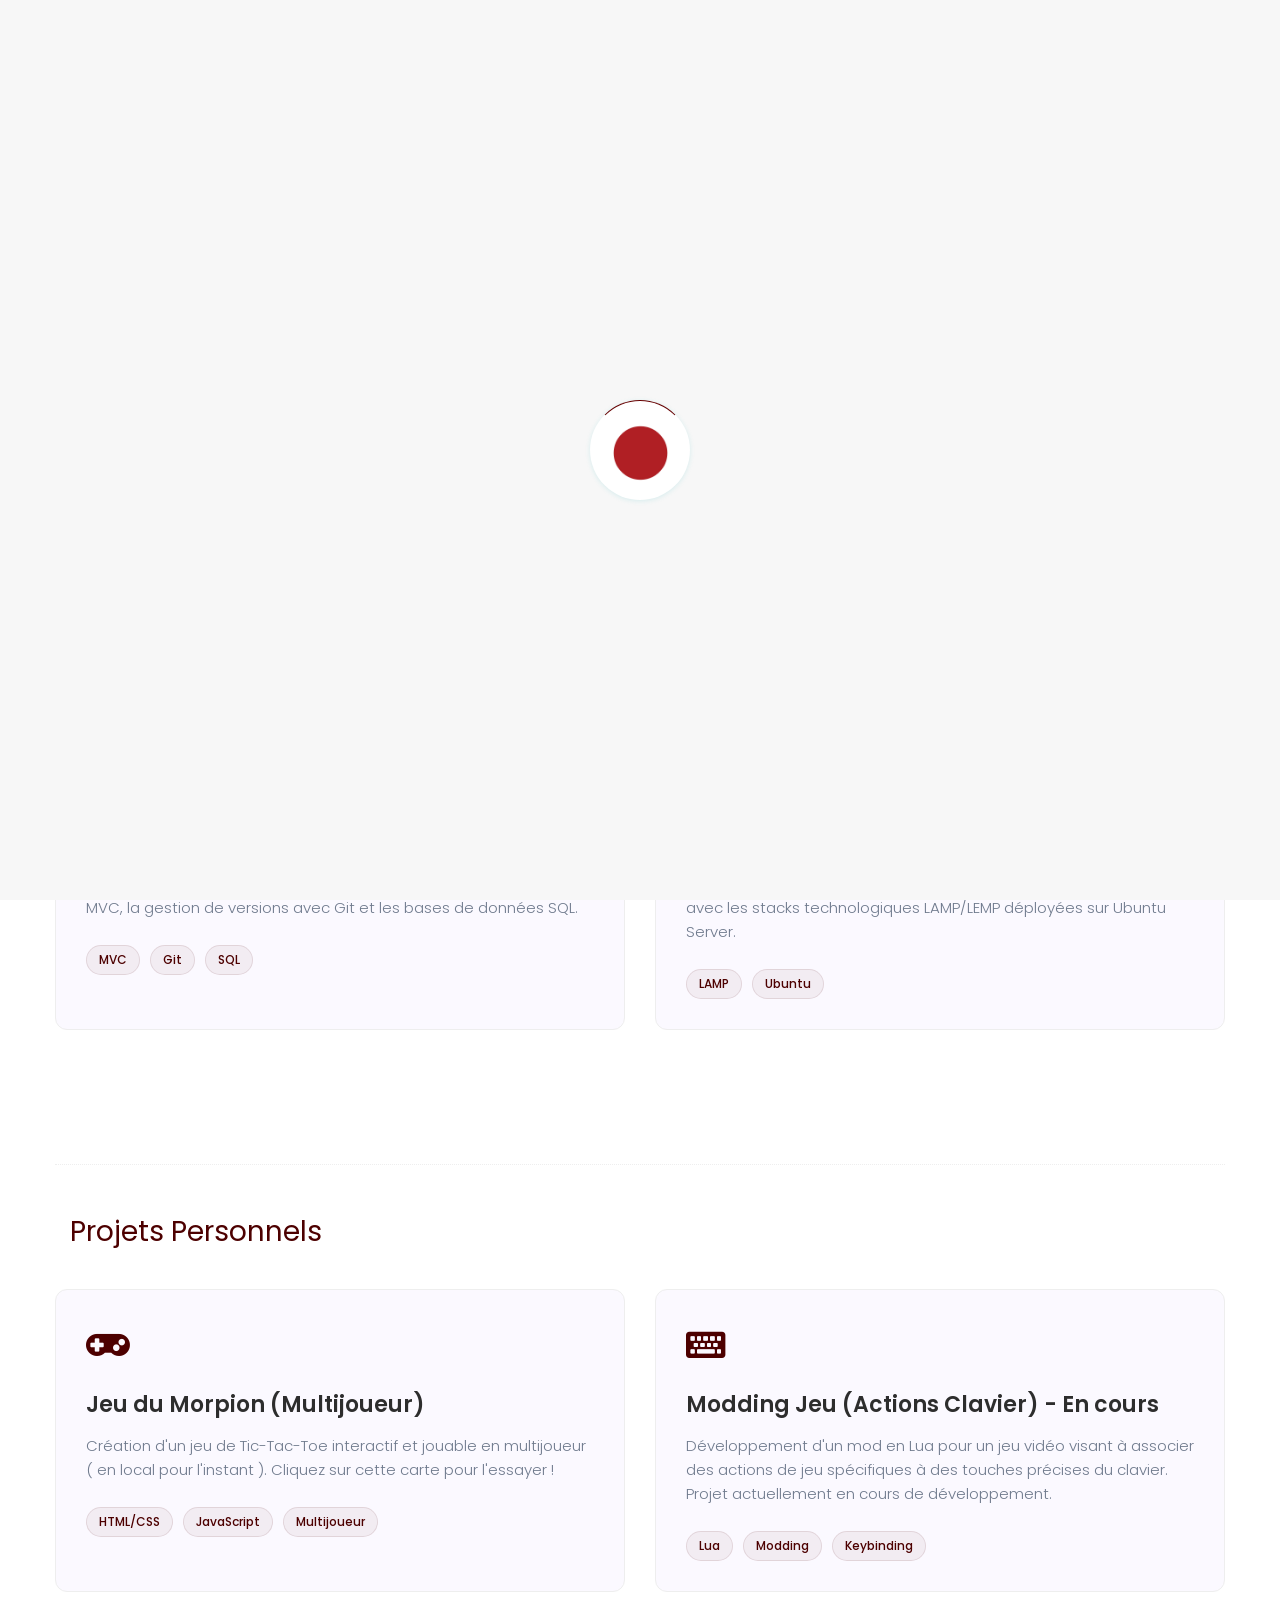
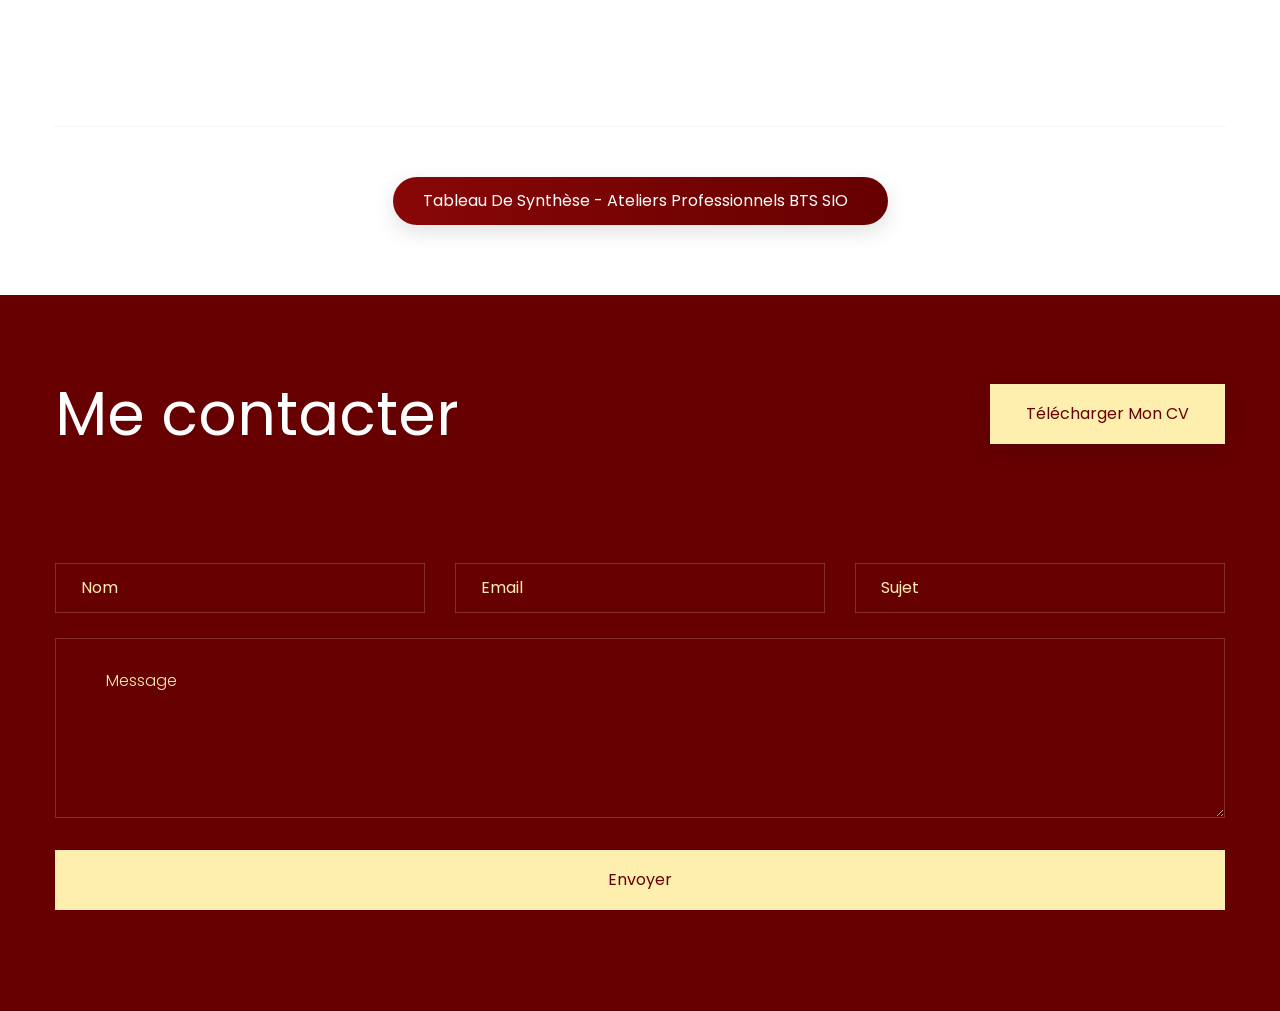
==== atelierPro.html @ 00d8e4ef "portfolio full face" ====
<!doctype html>
<html class="no-js" lang="fr">

<head>
    <meta charset="utf-8">
    <meta http-equiv="x-ua-compatible" content="ie=edge">
    <title>atelier pro</title>
    <meta name="description" content="Projets BTS SIO - Lucas Garcia">
    <meta name="viewport" content="width=device-width, initial-scale=1">
    <link rel="shortcut icon" type="image/x-icon" href="assets/img/favicon.ico">

    <link rel="stylesheet" href="assets/css/bootstrap.min.css">
    <link rel="stylesheet" href="assets/css/owl.carousel.min.css">
    <link rel="stylesheet" href="assets/css/slicknav.css">
    <link rel="stylesheet" href="assets/css/animate.min.css">
    <link rel="stylesheet" href="assets/css/hamburgers.min.css">
    <link rel="stylesheet" href="assets/css/magnific-popup.css">
    <link rel="stylesheet" href="assets/css/fontawesome-all.min.css">
    <link rel="stylesheet" href="assets/css/themify-icons.css">
    <link rel="stylesheet" href="assets/css/slick.css">
    <link rel="stylesheet" href="assets/css/nice-select.css">
    <link rel="stylesheet" href="assets/css/style.css">
    <link rel="stylesheet" href="assets/css/responsive.css">
    <style>
        .projects-grid {
            margin-bottom: 60px;
        }

        .project-card {
            background-color: #fbf9ff;
            border: 1px solid #eee;
            border-radius: 12px;
            padding: 30px;
            height: 100%;
            transition: all 0.3s ease;
            position: relative;
            overflow: hidden;
        }

        .project-card:hover {
            transform: translateY(-5px);
            box-shadow: 0px 10px 20px 0px rgba(0, 0, 0, 0.05);
            border-color: #4d0000;
        }

        .project-card-icon {
            font-size: 35px;
            color: #4d0000;
            margin-bottom: 20px;
            display: inline-block;
        }

        .project-title {
            font-size: 22px;
            font-weight: 600;
            color: #2d2d2d;
            margin-bottom: 15px;
        }

        .project-desc {
            color: #707b8e;
            font-size: 15px;
            line-height: 1.6;
            margin-bottom: 25px;
        }

        .project-tags {
            display: flex;
            flex-wrap: wrap;
            gap: 10px;
        }

        .project-tag {
            background-color: rgba(77, 0, 0, 0.05);
            color: #4d0000;
            font-size: 12px;
            font-weight: 500;
            padding: 5px 12px;
            border-radius: 20px;
            border: 1px solid rgba(77, 0, 0, 0.1);
            transition: all 0.3s ease;
        }

        .project-card:hover .project-tag {
            background-color: #4d0000;
            color: #fff;
        }
    </style>
</head>

<body>
    <div id="preloader-active">
        <div class="preloader d-flex align-items-center justify-content-center">
            <div class="preloader-inner position-relative">
                <div class="preloader-circle"></div>
                <div class="preloader-img pere-text">
                    <img src="assets/img/logo/loder.png" alt="">
                </div>
            </div>
        </div>
    </div>
    <header>
        <div class="header-area header-transparent">
            <div class="main-header header-sticky">
                <div class="container-fluid">
                    <div class="menu-wrapper d-flex align-items-center justify-content-between">
                        <div class="logo">
                            <a href="index.html"><img src="assets/img/logo/logo.png" alt=""></a>
                        </div>
                        <div class="main-menu f-right d-none d-lg-block">
                            <nav>
                                <ul id="navigation">
                                    <li><a href="index.html">accueil</a></li>
                                    <li><a href="CV.html">CV</a></li>
                                    <li class="active"><a href="atelierPro.html">Projets</a></li>
                                    <li><a href="">Stage</a>
                                        <ul class="submenu">
                                            <li><a href="stage1.html">stage de 1ère année</a></li>
                                            <li><a href="stage2.html">stage de 2ème année</a></li>
                                        </ul>
                                    </li>
                                    <li><a href="">Veille</a>
                                        <ul class="submenu">
                                            <li><a href="veille1.html">Première Veille</a></li>
                                            <li><a href="veille2.html">Deuxième Veille</a></li>
                                        </ul>
                                    </li>
                                    <li><a href="competence.html">Compétence</a></li>
                                </ul>
                            </nav>
                        </div>
                        <!-- Header-btn -->
                        <div class="header-info-right d-none d-lg-block">
                            <a href="contact.html" class="btn header-btn">Me contacter <i
                                    class="ti-arrow-right"></i></a>
                        </div>
                        <div class="col-12">
                            <div class="mobile_menu d-block d-lg-none"></div>
                        </div>
                    </div>
                </div>
            </div>
        </div>
    </header>
    <main>
        <div class="hero-area2 d-flex align-items-center">
            <div class="container">
                <div class="row ">
                    <div class="col-xl-12">
                        <div class="hero-cap pt-100">
                            <h2>Projets</h2>
                            <p>Projets & Compétences BTS SIO</p>
                        </div>
                    </div>
                </div>
            </div>
        </div>
        <div class="whole-wrap">
            <div class="container box_1170">

                <!-- Section Projets de Cours -->
                <div class="section-top-border projects-grid">
                    <h3 class="mb-40" style="color: #4d0000;"><i class="fas fa-university mr-2"></i> Projets de Cours
                    </h3>
                    <div class="row">
                        <!-- Projet 1 : Locaboard -->
                        <div class="col-lg-6 col-md-6 mb-4">
                            <div class="project-card">
                                <div class="project-card-icon">
                                    <i class="fas fa-home"></i>
                                </div>
                                <h4 class="project-title">Projet Locaboard</h4>
                                <p class="project-desc">Construction d'un site dynamique avec HTML, CSS, PHP et
                                    JavaScript. Valorisation de l'image de l'organisation.</p>
                                <div class="project-tags">
                                    <span class="project-tag">HTML/CSS</span>
                                    <span class="project-tag">PHP</span>
                                    <span class="project-tag">JavaScript</span>
                                </div>
                                
                            </div>
                        </div>

                        <!-- Projet 2 : Boutique Pic du Midi -->
                        <div class="col-lg-6 col-md-6 mb-4">
                            <div class="project-card">
                                <div class="project-card-icon">
                                    <i class="fas fa-shopping-cart"></i>
                                </div>
                                <h4 class="project-title">Site Boutique Pic du Midi</h4>
                                <p class="project-desc">Création d'une boutique en ligne avec CMS WordPress. Gestion de
                                    la charte graphique et mise en place des sauvegardes régulières.</p>
                                <div class="project-tags">
                                    <span class="project-tag">WordPress</span>
                                    <span class="project-tag">WooCommerce</span>
                                </div>
                            </div>
                        </div>

                        <!-- Projet 3 : Netcar -->
                        <div class="col-lg-6 col-md-6 mb-4">
                            <div class="project-card">
                                <div class="project-card-icon">
                                    <i class="fas fa-car"></i>
                                </div>
                                <h4 class="project-title">Projet Netcar</h4>
                                <p class="project-desc">Développement d'une solution applicative en utilisant
                                    l'architecture MVC, la gestion de versions avec Git et les bases de données SQL.</p>
                                <div class="project-tags">
                                    <span class="project-tag">MVC</span>
                                    <span class="project-tag">Git</span>
                                    <span class="project-tag">SQL</span>
                                </div>
                              
                            </div>
                        </div>

                        <!-- Projet 4 : App Gestion -->
                        <div class="col-lg-6 col-md-6 mb-4">
                            <div class="project-card">
                                <div class="project-card-icon">
                                    <i class="fas fa-database"></i>
                                </div>
                                <h4 class="project-title">Application de Gestion</h4>
                                <p class="project-desc">Conception d'une application web pour la gestion des étudiants
                                    avec les stacks technologiques LAMP/LEMP déployées sur Ubuntu Server.</p>
                                <div class="project-tags">
                                    <span class="project-tag">LAMP</span>
                                    <span class="project-tag">Ubuntu</span>
                                </div>
                                
                            </div>
                        </div>
                    </div>
                </div>

                <!-- Section Projets Perso -->
                <div class="section-top-border projects-grid">
                    <h3 class="mb-40" style="color: #4d0000;"><i class="fas fa-user-astronaut mr-2"></i> Projets
                        Personnels</h3>
                    <div class="row">
                        <!-- Projet Perso 1 : Morpion -->
                        <div class="col-lg-6 col-md-6 mb-4">
                            <!-- Remplacez le href="#" par le lien de votre jeu -->
                            
                                <div class="project-card" style="cursor: pointer;">
                                    <div class="project-card-icon">
                                        <i class="fas fa-gamepad"></i>
                                    </div>
                                    <h4 class="project-title">Jeu du Morpion (Multijoueur)</h4>
                                    <p class="project-desc">Création d'un jeu de Tic-Tac-Toe interactif et jouable en
                                        multijoueur ( en local pour l'instant ). Cliquez sur cette carte pour l'essayer
                                        !</p>
                                    <div class="project-tags">
                                        <span class="project-tag">HTML/CSS</span>
                                        <span class="project-tag">JavaScript</span>
                                        <span class="project-tag">Multijoueur</span>
                                    </div>
                                </div>
                            </a>
                        </div>

                        <!-- Projet Perso 2 : Mod Jeu en Lua -->
                        <div class="col-lg-6 col-md-6 mb-4">
                            <div class="project-card">
                                <div class="project-card-icon">
                                    <i class="fas fa-keyboard"></i>
                                </div>
                                <h4 class="project-title">Modding Jeu (Actions Clavier) - En cours</h4>
                                <p class="project-desc">Développement d'un mod en Lua pour un jeu vidéo visant à
                                    associer
                                    des actions de jeu spécifiques à des touches précises du clavier. Projet
                                    actuellement en cours de développement.</p>
                                <div class="project-tags">
                                    <span class="project-tag">Lua</span>
                                    <span class="project-tag">Modding</span>
                                    <span class="project-tag">Keybinding</span>
                                </div>
                               
                            </div>
                        </div>
                    </div>
                </div>

                <!-- Tableau de Synthèse (Détails) -->
                <div class="section-top-border">
                    <div
                        style="text-align: center; margin-bottom: 20px; display: flex; justify-content: center; gap: 15px; flex-wrap: wrap;">
                        <button id="toggle-synthesis-btn" class="btn"
                            style="background-color: #4d0000; color: white; padding: 12px 30px; border-radius: 30px; border: none; font-size: 16px; cursor: pointer; transition: all 0.3s; display: inline-flex; align-items: center; gap: 10px;">
                            <span>Tableau de Synthèse - Ateliers Professionnels BTS SIO</span>
                            <i class="fas fa-chevron-down" id="toggle-icon" style="transition: transform 0.3s;"></i>
                        </button>
                       
                    </div>

                    <div id="synthesis-container"
                        style="max-height: 0; overflow: hidden; transition: max-height 0.6s ease-out;">
                        <div class="progress-table-wrap" style="margin-top: 20px;">
                            <table class="table table-bordered table-striped" style="margin-bottom: 0;">
                                <thead style="background-color: #4d0000; color: white;">
                                    <tr>
                                        <th colspan="4" class="text-center" style="font-size: 1.2em;">SEMESTRE 1</th>
                                    </tr>
                                    <tr>
                                        <th scope="col" style="width: 15%;">Titre du projet</th>
                                        <th scope="col" style="width: 15%;">Langages / Outils</th>
                                        <th scope="col" style="width: 25%;">Notions</th>
                                        <th scope="col" style="width: 45%;">Compétences</th>
                                    </tr>
                                </thead>
                                <tbody>
                                    <tr>
                                        <td class="font-weight-bold">Site Web personnel (CV)</td>
                                        <td>HTML / CSS / JS</td>
                                        <td>
                                            <ul class="unordered-list">
                                                <li>Construction de pages Web statiques</li>
                                                <li>Navigation entre les pages</li>
                                                <li>Mise en place d’un menu</li>
                                            </ul>
                                        </td>
                                        <td>
                                            <p><strong>1.3 Développement de la présence en ligne de
                                                    l’organisation</strong><br>
                                                1.3.1. Participer à la valorisation de l’image de l’organisation sur les
                                                médias numériques</p>
                                            <p><strong>1.6 Organisation de son développement professionnel</strong><br>
                                                1.6.3 Gérer son identité professionnelle<br>
                                                1.6.4 Développer son projet professionnel</p>
                                        </td>
                                    </tr>
                                    <tr>
                                        <td class="font-weight-bold">Projet Locaboard</td>
                                        <td>HTML / CSS / PHP / PDO</td>
                                        <td>
                                            <ul class="unordered-list">
                                                <li>Construction d’un site dynamique</li>
                                            </ul>
                                        </td>
                                        <td>
                                            <p><strong>1.3 Développement de la présence en ligne de
                                                    l’organisation</strong><br>
                                                1.3.1 Participer à la valorisation de l’image de l’organisation sur les
                                                médias numériques</p>
                                        </td>
                                    </tr>
                                </tbody>

                                <tbody>
                                    <tr>
                                        <td colspan="4" style="background-color: #fff; border: none; height: 30px;">
                                        </td>
                                    </tr>
                                </tbody>

                                <thead style="background-color: #4d0000; color: white;">
                                    <tr>
                                        <th colspan="4" class="text-center" style="font-size: 1.2em;">SEMESTRE 2</th>
                                    </tr>
                                    <tr>
                                        <th scope="col">Titre du projet</th>
                                        <th scope="col">Langages / Outils</th>
                                        <th scope="col">Notions</th>
                                        <th scope="col">Compétences</th>
                                    </tr>
                                </thead>
                                <tbody>
                                    <tr>
                                        <td class="font-weight-bold">Projet Boutique Pic du Midi</td>
                                        <td>CMS (WordPress) / GANT / HTML / CSS / PHP</td>
                                        <td>
                                            <ul class="unordered-list">
                                                <li>Sauvegarde et restauration</li>
                                                <li>CMS WordPress : fonctionnalités et paramétrages</li>
                                                <li>Respecter une charte graphique</li>
                                                <li>Outil de gestion de projet : fonctionnalités et paramétrage</li>
                                            </ul>
                                        </td>
                                        <td>
                                            <p><strong>1.1 Gérer le patrimoine informatique</strong><br>
                                                1.1.1. Gérer des sauvegardes</p>
                                            <p><strong>1.3 Développement de la présence en ligne de
                                                    l’organisation</strong><br>
                                                1.3.1. Participer à la valorisation de l’image de l’organisation sur les
                                                médias numériques.<br>
                                                1.3.2. Participer à l’évolution d’un site Web exploitant les données de
                                                l’organisation</p>
                                            <p><strong>1.4 Travailler en mode projet</strong><br>
                                                1.4.1. Planifier les activités</p>
                                        </td>
                                    </tr>
                                    <tr>
                                        <td class="font-weight-bold">Projet Netcar</td>
                                        <td>HTML / CSS / GIT / NETBEANS</td>
                                        <td>
                                            <ul class="unordered-list">
                                                <li>Langage d’interrogation de données – SQL partie LID</li>
                                            </ul>
                                        </td>
                                        <td>
                                            <p><strong>1.3 Développement de la présence en ligne de
                                                    l’organisation</strong><br>
                                                1.3.2. Participer à l’évolution d’un site Web exploitant les données de
                                                l’organisation</p>
                                            <p><strong>2.1. Conception et développement d’une solution
                                                    applicative</strong><br>
                                                2.1.1. Intégration continue des versions d’une solution applicative</p>
                                            <p><strong>2.1. Participer à la conception de l’architecture d’une solution
                                                    applicative</strong><br>
                                                2.1.1. Architecture MVC – Modèle Vue Controleur</p>
                                        </td>
                                    </tr>
                                </tbody>
                            </table>
                        </div>
                    </div>
                </div>
            </div>
        </div>
    </main>
    <footer>
        <div class="footer-wrappr">
            <div class="footer-top">
                <section class="wantToWork-area ">
                    <div class="container">
                        <div class="wants-wrapper w-padding2">
                            <div class="row align-items-center justify-content-between">
                                <div class="col-xl-7 col-lg-9 col-md-8">
                                    <div class="wantToWork-caption wantToWork-caption2">
                                        <h2>Me contacter</h2>
                                    </div>
                                </div>
                                <div class="col-xl-2 col-lg-3 col-md-4">
                                    <a href="assets/docs/CV_Lucas_Garcia.pdf" target="_blank"
                                        class="btn white-btn f-right sm-left">Télécharger mon CV</a>
                                </div>
                            </div>
                        </div>
                    </div>
                </section>
                <div class="container">
                    <div class="row">
                        <div class="col-lg-12">
                            <div class="form-wrapper">
                                <div class="row ">
                                    <div class="col-xl-12">
                                        <div class="small-tittle mb-30">

                                        </div>
                                    </div>
                                </div>
                                <form id="contact-form" action="#" method="POST">
                                    <div class="row">
                                        <div class="col-lg-4 col-md-6">
                                            <div class="form-box user-icon mb-25">
                                                <input type="text" name="name" placeholder="Nom">
                                            </div>
                                        </div>
                                        <div class="col-lg-4 col-md-6">
                                            <div class="form-box email-icon mb-25">
                                                <input type="text" name="email" placeholder="Email">
                                            </div>
                                        </div>
                                        <div class="col-lg-4 col-md-6">
                                            <div class="form-box email-icon mb-25">
                                                <input type="text" name="subject" placeholder="Sujet">
                                            </div>
                                        </div>
                                        <div class="col-lg-12">
                                            <div class="form-box message-icon mb-25">
                                                <textarea name="message" id="message" placeholder="Message"></textarea>
                                            </div>
                                            <div class="submit-info">
                                                <button class="submit-btn2" type="submit">Envoyer</button>
                                            </div>
                                        </div>
                                    </div>
                                </form>
                            </div>
                        </div>
                    </div>
                </div>
            </div>
            <div class="footer-bottom-area">
                <div class="container">
                    <div class="footer-border">
                        <div class="row align-items-center">
                            <div class="col-xl-12">
                                <div class="footer-copy-right text-center">

                                </div>
                            </div>
                        </div>
                    </div>
                </div>
            </div>
        </div>
    </footer>
    <div id="back-top">
        <a title="Go to Top" href="#"> <i class="fas fa-level-up-alt"></i></a>
    </div>

    <script src="./assets/js/vendor/modernizr-3.5.0.min.js"></script>
    <script src="./assets/js/vendor/jquery-1.12.4.min.js"></script>
    <script src="./assets/js/popper.min.js"></script>
    <script src="./assets/js/bootstrap.min.js"></script>
    <script src="./assets/js/jquery.slicknav.min.js"></script>
    <script src="./assets/js/owl.carousel.min.js"></script>
    <script src="./assets/js/slick.min.js"></script>
    <script src="./assets/js/wow.min.js"></script>
    <script src="./assets/js/animated.headline.js"></script>
    <script src="./assets/js/jquery.magnific-popup.js"></script>
    <script src="./assets/js/gijgo.min.js"></script>
    <script src="./assets/js/jquery.nice-select.min.js"></script>
    <script src="./assets/js/jquery.sticky.js"></script>
    <script src="./assets/js/jquery.counterup.min.js"></script>
    <script src="./assets/js/waypoints.min.js"></script>
    <script src="./assets/js/jquery.countdown.min.js"></script>
    <script src="./assets/js/hover-direction-snake.min.js"></script>
    <script src="./assets/js/contact.js"></script>
    <script src="./assets/js/jquery.form.js"></script>
    <script src="./assets/js/jquery.validate.min.js"></script>
    <script src="./assets/js/mail-script.js"></script>
    <script src="./assets/js/jquery.ajaxchimp.min.js"></script>
    <script src="./assets/js/plugins.js"></script>
    <script src="./assets/js/main.js"></script>

    <script>
        document.addEventListener('DOMContentLoaded', function () {
            const toggleBtn = document.getElementById('toggle-synthesis-btn');
            const container = document.getElementById('synthesis-container');
            const icon = document.getElementById('toggle-icon');

            toggleBtn.addEventListener('click', function () {
                if (container.style.maxHeight === '0px' || container.style.maxHeight === '') {
                    // Open animation
                    container.style.maxHeight = container.scrollHeight + "px";
                    icon.style.transform = "rotate(180deg)";

                    // Update text slightly for better UX
                    this.querySelector('span').innerText = "Masquer le Tableau de Synthèse - Ateliers Pro";

                    // Keep max-height flexible after animation completes to handle viewport resizes
                    setTimeout(() => {
                        if (container.style.maxHeight !== '0px') {
                            container.style.maxHeight = 'none';
                        }
                    }, 600);
                } else {
                    // Close animation
                    // First set exact height so transition works downwards
                    container.style.maxHeight = container.scrollHeight + "px";

                    // Force browser reflow
                    void container.offsetHeight;

                    container.style.maxHeight = '0px';
                    icon.style.transform = "rotate(0deg)";
                    this.querySelector('span').innerText = "Tableau de Synthèse - Ateliers Professionnels BTS SIO";
                }
            });
        });
    </script>
</body>

</html>
---- assets/css/hamburgers.min.css ----
.hamburger{font:inherit;display:inline-block;overflow:visible;margin:0;padding:15px;cursor:pointer;transition-timing-function:linear;transition-duration:.15s;transition-property:opacity,filter;text-transform:none;color:inherit;border:0;background-color:transparent}.hamburger:hover{opacity:.7}.hamburger-box{position:relative;display:inline-block;width:40px;height:24px}.hamburger-inner{top:50%;display:block;margin-top:-2px}.hamburger-inner,.hamburger-inner:after,.hamburger-inner:before{position:absolute;width:40px;height:4px;transition-timing-function:ease;transition-duration:.15s;transition-property:transform;border-radius:4px;background-color:#000}.hamburger-inner:after,.hamburger-inner:before{display:block;content:''}.hamburger-inner:before{top:-10px}.hamburger-inner:after{bottom:-10px}.hamburger--3dx .hamburger-box{perspective:80px}.hamburger--3dx .hamburger-inner{transition:transform .2s cubic-bezier(.645,.045,.355,1),background-color 0s cubic-bezier(.645,.045,.355,1) .1s}.hamburger--3dx .hamburger-inner:after,.hamburger--3dx .hamburger-inner:before{transition:transform 0s cubic-bezier(.645,.045,.355,1) .1s}.hamburger--3dx.is-active .hamburger-inner{transform:rotateY(180deg);background-color:transparent}.hamburger--3dx.is-active .hamburger-inner:before{transform:translate3d(0,10px,0) rotate(45deg)}.hamburger--3dx.is-active .hamburger-inner:after{transform:translate3d(0,-10px,0) rotate(-45deg)}.hamburger--3dx-r .hamburger-box{perspective:80px}.hamburger--3dx-r .hamburger-inner{transition:transform .2s cubic-bezier(.645,.045,.355,1),background-color 0s cubic-bezier(.645,.045,.355,1) .1s}.hamburger--3dx-r .hamburger-inner:after,.hamburger--3dx-r .hamburger-inner:before{transition:transform 0s cubic-bezier(.645,.045,.355,1) .1s}.hamburger--3dx-r.is-active .hamburger-inner{transform:rotateY(-180deg);background-color:transparent}.hamburger--3dx-r.is-active .hamburger-inner:before{transform:translate3d(0,10px,0) rotate(45deg)}.hamburger--3dx-r.is-active .hamburger-inner:after{transform:translate3d(0,-10px,0) rotate(-45deg)}.hamburger--3dy .hamburger-box{perspective:80px}.hamburger--3dy .hamburger-inner{transition:transform .2s cubic-bezier(.645,.045,.355,1),background-color 0s cubic-bezier(.645,.045,.355,1) .1s}.hamburger--3dy .hamburger-inner:after,.hamburger--3dy .hamburger-inner:before{transition:transform 0s cubic-bezier(.645,.045,.355,1) .1s}.hamburger--3dy.is-active .hamburger-inner{transform:rotateX(-180deg);background-color:transparent}.hamburger--3dy.is-active .hamburger-inner:before{transform:translate3d(0,10px,0) rotate(45deg)}.hamburger--3dy.is-active .hamburger-inner:after{transform:translate3d(0,-10px,0) rotate(-45deg)}.hamburger--3dy-r .hamburger-box{perspective:80px}.hamburger--3dy-r .hamburger-inner{transition:transform .2s cubic-bezier(.645,.045,.355,1),background-color 0s cubic-bezier(.645,.045,.355,1) .1s}.hamburger--3dy-r .hamburger-inner:after,.hamburger--3dy-r .hamburger-inner:before{transition:transform 0s cubic-bezier(.645,.045,.355,1) .1s}.hamburger--3dy-r.is-active .hamburger-inner{transform:rotateX(180deg);background-color:transparent}.hamburger--3dy-r.is-active .hamburger-inner:before{transform:translate3d(0,10px,0) rotate(45deg)}.hamburger--3dy-r.is-active .hamburger-inner:after{transform:translate3d(0,-10px,0) rotate(-45deg)}.hamburger--arrow.is-active .hamburger-inner:before{transform:translate3d(-8px,0,0) rotate(-45deg) scaleX(.7)}.hamburger--arrow.is-active .hamburger-inner:after{transform:translate3d(-8px,0,0) rotate(45deg) scaleX(.7)}.hamburger--arrow-r.is-active .hamburger-inner:before{transform:translate3d(8px,0,0) rotate(45deg) scaleX(.7)}.hamburger--arrow-r.is-active .hamburger-inner:after{transform:translate3d(8px,0,0) rotate(-45deg) scaleX(.7)}.hamburger--arrowalt .hamburger-inner:before{transition:top .1s ease .15s,transform .15s cubic-bezier(.165,.84,.44,1)}.hamburger--arrowalt .hamburger-inner:after{transition:bottom .1s ease .15s,transform .15s cubic-bezier(.165,.84,.44,1)}.hamburger--arrowalt.is-active .hamburger-inner:before{top:0;transition:top .1s ease,transform .15s cubic-bezier(.895,.03,.685,.22) .1s;transform:translate3d(-8px,-10px,0) rotate(-45deg) scaleX(.7)}.hamburger--arrowalt.is-active .hamburger-inner:after{bottom:0;transition:bottom .1s ease,transform .15s cubic-bezier(.895,.03,.685,.22) .1s;transform:translate3d(-8px,10px,0) rotate(45deg) scaleX(.7)}.hamburger--arrowalt-r .hamburger-inner:before{transition:top .1s ease .15s,transform .15s cubic-bezier(.165,.84,.44,1)}.hamburger--arrowalt-r .hamburger-inner:after{transition:bottom .1s ease .15s,transform .15s cubic-bezier(.165,.84,.44,1)}.hamburger--arrowalt-r.is-active .hamburger-inner:before{top:0;transition:top .1s ease,transform .15s cubic-bezier(.895,.03,.685,.22) .1s;transform:translate3d(8px,-10px,0) rotate(45deg) scaleX(.7)}.hamburger--arrowalt-r.is-active .hamburger-inner:after{bottom:0;transition:bottom .1s ease,transform .15s cubic-bezier(.895,.03,.685,.22) .1s;transform:translate3d(8px,10px,0) rotate(-45deg) scaleX(.7)}.hamburger--boring .hamburger-inner,.hamburger--boring .hamburger-inner:after,.hamburger--boring .hamburger-inner:before{transition-property:none}.hamburger--boring.is-active .hamburger-inner{transform:rotate(45deg)}.hamburger--boring.is-active .hamburger-inner:before{top:0;opacity:0}.hamburger--boring.is-active .hamburger-inner:after{bottom:0;transform:rotate(-90deg)}.hamburger--collapse .hamburger-inner{top:auto;bottom:0;transition-delay:.15s;transition-timing-function:cubic-bezier(.55,.055,.675,.19);transition-duration:.15s}.hamburger--collapse .hamburger-inner:after{top:-20px;transition:top .3s cubic-bezier(.33333,.66667,.66667,1) .3s,opacity .1s linear}.hamburger--collapse .hamburger-inner:before{transition:top .12s cubic-bezier(.33333,.66667,.66667,1) .3s,transform .15s cubic-bezier(.55,.055,.675,.19)}.hamburger--collapse.is-active .hamburger-inner{transition-delay:.32s;transition-timing-function:cubic-bezier(.215,.61,.355,1);transform:translate3d(0,-10px,0) rotate(-45deg)}.hamburger--collapse.is-active .hamburger-inner:after{top:0;transition:top .3s cubic-bezier(.33333,0,.66667,.33333),opacity .1s linear .27s;opacity:0}.hamburger--collapse.is-active .hamburger-inner:before{top:0;transition:top .12s cubic-bezier(.33333,0,.66667,.33333) .18s,transform .15s cubic-bezier(.215,.61,.355,1) .42s;transform:rotate(-90deg)}.hamburger--collapse-r .hamburger-inner{top:auto;bottom:0;transition-delay:.15s;transition-timing-function:cubic-bezier(.55,.055,.675,.19);transition-duration:.15s}.hamburger--collapse-r .hamburger-inner:after{top:-20px;transition:top .3s cubic-bezier(.33333,.66667,.66667,1) .3s,opacity .1s linear}.hamburger--collapse-r .hamburger-inner:before{transition:top .12s cubic-bezier(.33333,.66667,.66667,1) .3s,transform .15s cubic-bezier(.55,.055,.675,.19)}.hamburger--collapse-r.is-active .hamburger-inner{transition-delay:.32s;transition-timing-function:cubic-bezier(.215,.61,.355,1);transform:translate3d(0,-10px,0) rotate(45deg)}.hamburger--collapse-r.is-active .hamburger-inner:after{top:0;transition:top .3s cubic-bezier(.33333,0,.66667,.33333),opacity .1s linear .27s;opacity:0}.hamburger--collapse-r.is-active .hamburger-inner:before{top:0;transition:top .12s cubic-bezier(.33333,0,.66667,.33333) .18s,transform .15s cubic-bezier(.215,.61,.355,1) .42s;transform:rotate(90deg)}.hamburger--elastic .hamburger-inner{top:2px;transition-timing-function:cubic-bezier(.68,-.55,.265,1.55);transition-duration:.4s}.hamburger--elastic .hamburger-inner:before{top:10px;transition:opacity .15s ease .4s}.hamburger--elastic .hamburger-inner:after{top:20px;transition:transform .4s cubic-bezier(.68,-.55,.265,1.55)}.hamburger--elastic.is-active .hamburger-inner{transition-delay:.1s;transform:translate3d(0,10px,0) rotate(135deg)}.hamburger--elastic.is-active .hamburger-inner:before{transition-delay:0s;opacity:0}.hamburger--elastic.is-active .hamburger-inner:after{transition-delay:.1s;transform:translate3d(0,-20px,0) rotate(-270deg)}.hamburger--elastic-r .hamburger-inner{top:2px;transition-timing-function:cubic-bezier(.68,-.55,.265,1.55);transition-duration:.4s}.hamburger--elastic-r .hamburger-inner:before{top:10px;transition:opacity .15s ease .4s}.hamburger--elastic-r .hamburger-inner:after{top:20px;transition:transform .4s cubic-bezier(.68,-.55,.265,1.55)}.hamburger--elastic-r.is-active .hamburger-inner{transition-delay:.1s;transform:translate3d(0,10px,0) rotate(-135deg)}.hamburger--elastic-r.is-active .hamburger-inner:before{transition-delay:0s;opacity:0}.hamburger--elastic-r.is-active .hamburger-inner:after{transition-delay:.1s;transform:translate3d(0,-20px,0) rotate(270deg)}.hamburger--emphatic{overflow:hidden}.hamburger--emphatic .hamburger-inner{transition:background-color .2s ease-in .25s}.hamburger--emphatic .hamburger-inner:before{left:0;transition:transform .2s cubic-bezier(.6,.04,.98,.335),top .05s linear .2s,left .2s ease-in .25s}.hamburger--emphatic .hamburger-inner:after{top:10px;right:0;transition:transform .2s cubic-bezier(.6,.04,.98,.335),top .05s linear .2s,right .2s ease-in .25s}.hamburger--emphatic.is-active .hamburger-inner{transition-delay:0s;transition-timing-function:ease-out;background-color:transparent}.hamburger--emphatic.is-active .hamburger-inner:before{top:-80px;left:-80px;transition:left .2s ease-out,top .05s linear .2s,transform .2s cubic-bezier(.075,.82,.165,1) .25s;transform:translate3d(80px,80px,0) rotate(45deg)}.hamburger--emphatic.is-active .hamburger-inner:after{top:-80px;right:-80px;transition:right .2s ease-out,top .05s linear .2s,transform .2s cubic-bezier(.075,.82,.165,1) .25s;transform:translate3d(-80px,80px,0) rotate(-45deg)}.hamburger--emphatic-r{overflow:hidden}.hamburger--emphatic-r .hamburger-inner{transition:background-color .2s ease-in .25s}.hamburger--emphatic-r .hamburger-inner:before{left:0;transition:transform .2s cubic-bezier(.6,.04,.98,.335),top .05s linear .2s,left .2s ease-in .25s}.hamburger--emphatic-r .hamburger-inner:after{top:10px;right:0;transition:transform .2s cubic-bezier(.6,.04,.98,.335),top .05s linear .2s,right .2s ease-in .25s}.hamburger--emphatic-r.is-active .hamburger-inner{transition-delay:0s;transition-timing-function:ease-out;background-color:transparent}.hamburger--emphatic-r.is-active .hamburger-inner:before{top:80px;left:-80px;transition:left .2s ease-out,top .05s linear .2s,transform .2s cubic-bezier(.075,.82,.165,1) .25s;transform:translate3d(80px,-80px,0) rotate(-45deg)}.hamburger--emphatic-r.is-active .hamburger-inner:after{top:80px;right:-80px;transition:right .2s ease-out,top .05s linear .2s,transform .2s cubic-bezier(.075,.82,.165,1) .25s;transform:translate3d(-80px,-80px,0) rotate(45deg)}.hamburger--slider .hamburger-inner{top:2px}.hamburger--slider .hamburger-inner:before{top:10px;transition-timing-function:ease;transition-duration:.2s;transition-property:transform,opacity}.hamburger--slider .hamburger-inner:after{top:20px}.hamburger--slider.is-active .hamburger-inner{transform:translate3d(0,10px,0) rotate(45deg)}.hamburger--slider.is-active .hamburger-inner:before{transform:rotate(-45deg) translate3d(-5.71429px,-6px,0);opacity:0}.hamburger--slider.is-active .hamburger-inner:after{transform:translate3d(0,-20px,0) rotate(-90deg)}.hamburger--slider-r .hamburger-inner{top:2px}.hamburger--slider-r .hamburger-inner:before{top:10px;transition-timing-function:ease;transition-duration:.2s;transition-property:transform,opacity}.hamburger--slider-r .hamburger-inner:after{top:20px}.hamburger--slider-r.is-active .hamburger-inner{transform:translate3d(0,10px,0) rotate(-45deg)}.hamburger--slider-r.is-active .hamburger-inner:before{transform:rotate(45deg) translate3d(5.71429px,-6px,0);opacity:0}.hamburger--slider-r.is-active .hamburger-inner:after{transform:translate3d(0,-20px,0) rotate(90deg)}.hamburger--spring .hamburger-inner{top:2px;transition:background-color 0s linear .15s}.hamburger--spring .hamburger-inner:before{top:10px;transition:top .12s cubic-bezier(.33333,.66667,.66667,1) .3s,transform .15s cubic-bezier(.55,.055,.675,.19)}.hamburger--spring .hamburger-inner:after{top:20px;transition:top .3s cubic-bezier(.33333,.66667,.66667,1) .3s,transform .15s cubic-bezier(.55,.055,.675,.19)}.hamburger--spring.is-active .hamburger-inner{transition-delay:.32s;background-color:transparent}.hamburger--spring.is-active .hamburger-inner:before{top:0;transition:top .12s cubic-bezier(.33333,0,.66667,.33333) .18s,transform .15s cubic-bezier(.215,.61,.355,1) .32s;transform:translate3d(0,10px,0) rotate(45deg)}.hamburger--spring.is-active .hamburger-inner:after{top:0;transition:top .3s cubic-bezier(.33333,0,.66667,.33333),transform .15s cubic-bezier(.215,.61,.355,1) .32s;transform:translate3d(0,10px,0) rotate(-45deg)}.hamburger--spring-r .hamburger-inner{top:auto;bottom:0;transition-delay:0s;transition-timing-function:cubic-bezier(.55,.055,.675,.19);transition-duration:.15s}.hamburger--spring-r .hamburger-inner:after{top:-20px;transition:top .3s cubic-bezier(.33333,.66667,.66667,1) .3s,opacity 0s linear}.hamburger--spring-r .hamburger-inner:before{transition:top .12s cubic-bezier(.33333,.66667,.66667,1) .3s,transform .15s cubic-bezier(.55,.055,.675,.19)}.hamburger--spring-r.is-active .hamburger-inner{transition-delay:.32s;transition-timing-function:cubic-bezier(.215,.61,.355,1);transform:translate3d(0,-10px,0) rotate(-45deg)}.hamburger--spring-r.is-active .hamburger-inner:after{top:0;transition:top .3s cubic-bezier(.33333,0,.66667,.33333),opacity 0s linear .32s;opacity:0}.hamburger--spring-r.is-active .hamburger-inner:before{top:0;transition:top .12s cubic-bezier(.33333,0,.66667,.33333) .18s,transform .15s cubic-bezier(.215,.61,.355,1) .32s;transform:rotate(90deg)}.hamburger--stand .hamburger-inner{transition:transform .1s cubic-bezier(.55,.055,.675,.19) .22s,background-color 0s linear .1s}.hamburger--stand .hamburger-inner:before{transition:top .1s ease-in .1s,transform .1s cubic-bezier(.55,.055,.675,.19) 0s}.hamburger--stand .hamburger-inner:after{transition:bottom .1s ease-in .1s,transform .1s cubic-bezier(.55,.055,.675,.19) 0s}.hamburger--stand.is-active .hamburger-inner{transition:transform .1s cubic-bezier(.215,.61,.355,1) 0s,background-color 0s linear .22s;transform:rotate(90deg);background-color:transparent}.hamburger--stand.is-active .hamburger-inner:before{top:0;transition:top .1s ease-out .12s,transform .1s cubic-bezier(.215,.61,.355,1) .22s;transform:rotate(-45deg)}.hamburger--stand.is-active .hamburger-inner:after{bottom:0;transition:bottom .1s ease-out .12s,transform .1s cubic-bezier(.215,.61,.355,1) .22s;transform:rotate(45deg)}.hamburger--stand-r .hamburger-inner{transition:transform .1s cubic-bezier(.55,.055,.675,.19) .22s,background-color 0s linear .1s}.hamburger--stand-r .hamburger-inner:before{transition:top .1s ease-in .1s,transform .1s cubic-bezier(.55,.055,.675,.19) 0s}.hamburger--stand-r .hamburger-inner:after{transition:bottom .1s ease-in .1s,transform .1s cubic-bezier(.55,.055,.675,.19) 0s}.hamburger--stand-r.is-active .hamburger-inner{transition:transform .1s cubic-bezier(.215,.61,.355,1) 0s,background-color 0s linear .22s;transform:rotate(-90deg);background-color:transparent}.hamburger--stand-r.is-active .hamburger-inner:before{top:0;transition:top .1s ease-out .12s,transform .1s cubic-bezier(.215,.61,.355,1) .22s;transform:rotate(-45deg)}.hamburger--stand-r.is-active .hamburger-inner:after{bottom:0;transition:bottom .1s ease-out .12s,transform .1s cubic-bezier(.215,.61,.355,1) .22s;transform:rotate(45deg)}.hamburger--spin .hamburger-inner{transition-timing-function:cubic-bezier(.55,.055,.675,.19);transition-duration:.3s}.hamburger--spin .hamburger-inner:before{transition:top .1s ease-in .34s,opacity .1s ease-in}.hamburger--spin .hamburger-inner:after{transition:bottom .1s ease-in .34s,transform .3s cubic-bezier(.55,.055,.675,.19)}.hamburger--spin.is-active .hamburger-inner{transition-delay:.14s;transition-timing-function:cubic-bezier(.215,.61,.355,1);transform:rotate(225deg)}.hamburger--spin.is-active .hamburger-inner:before{top:0;transition:top .1s ease-out,opacity .1s ease-out .14s;opacity:0}.hamburger--spin.is-active .hamburger-inner:after{bottom:0;transition:bottom .1s ease-out,transform .3s cubic-bezier(.215,.61,.355,1) .14s;transform:rotate(-90deg)}.hamburger--spin-r .hamburger-inner{transition-timing-function:cubic-bezier(.55,.055,.675,.19);transition-duration:.3s}.hamburger--spin-r .hamburger-inner:before{transition:top .1s ease-in .34s,opacity .1s ease-in}.hamburger--spin-r .hamburger-inner:after{transition:bottom .1s ease-in .34s,transform .3s cubic-bezier(.55,.055,.675,.19)}.hamburger--spin-r.is-active .hamburger-inner{transition-delay:.14s;transition-timing-function:cubic-bezier(.215,.61,.355,1);transform:rotate(-225deg)}.hamburger--spin-r.is-active .hamburger-inner:before{top:0;transition:top .1s ease-out,opacity .1s ease-out .14s;opacity:0}.hamburger--spin-r.is-active .hamburger-inner:after{bottom:0;transition:bottom .1s ease-out,transform .3s cubic-bezier(.215,.61,.355,1) .14s;transform:rotate(90deg)}.hamburger--squeeze .hamburger-inner{transition-timing-function:cubic-bezier(.55,.055,.675,.19);transition-duration:.1s}.hamburger--squeeze .hamburger-inner:before{transition:top .1s ease .14s,opacity .1s ease}.hamburger--squeeze .hamburger-inner:after{transition:bottom .1s ease .14s,transform .1s cubic-bezier(.55,.055,.675,.19)}.hamburger--squeeze.is-active .hamburger-inner{transition-delay:.14s;transition-timing-function:cubic-bezier(.215,.61,.355,1);transform:rotate(45deg)}.hamburger--squeeze.is-active .hamburger-inner:before{top:0;transition:top .1s ease,opacity .1s ease .14s;opacity:0}.hamburger--squeeze.is-active .hamburger-inner:after{bottom:0;transition:bottom .1s ease,transform .1s cubic-bezier(.215,.61,.355,1) .14s;transform:rotate(-90deg)}.hamburger--vortex .hamburger-inner{transition-timing-function:cubic-bezier(.19,1,.22,1);transition-duration:.3s}.hamburger--vortex .hamburger-inner:after,.hamburger--vortex .hamburger-inner:before{transition-delay:.1s;transition-timing-function:linear;transition-duration:0s}.hamburger--vortex .hamburger-inner:before{transition-property:top,opacity}.hamburger--vortex .hamburger-inner:after{transition-property:bottom,transform}.hamburger--vortex.is-active .hamburger-inner{transition-timing-function:cubic-bezier(.19,1,.22,1);transform:rotate(765deg)}.hamburger--vortex.is-active .hamburger-inner:after,.hamburger--vortex.is-active .hamburger-inner:before{transition-delay:0s}.hamburger--vortex.is-active .hamburger-inner:before{top:0;opacity:0}.hamburger--vortex.is-active .hamburger-inner:after{bottom:0;transform:rotate(90deg)}.hamburger--vortex-r .hamburger-inner{transition-timing-function:cubic-bezier(.19,1,.22,1);transition-duration:.3s}.hamburger--vortex-r .hamburger-inner:after,.hamburger--vortex-r .hamburger-inner:before{transition-delay:.1s;transition-timing-function:linear;transition-duration:0s}.hamburger--vortex-r .hamburger-inner:before{transition-property:top,opacity}.hamburger--vortex-r .hamburger-inner:after{transition-property:bottom,transform}.hamburger--vortex-r.is-active .hamburger-inner{transition-timing-function:cubic-bezier(.19,1,.22,1);transform:rotate(-765deg)}.hamburger--vortex-r.is-active .hamburger-inner:after,.hamburger--vortex-r.is-active .hamburger-inner:before{transition-delay:0s}.hamburger--vortex-r.is-active .hamburger-inner:before{top:0;opacity:0}.hamburger--vortex-r.is-active .hamburger-inner:after{bottom:0;transform:rotate(-90deg)}
---- assets/css/style.css ----
/* Theme Description
-------------------------------------------------

	  Theme Name:
	  Author:
	  Support:
	  Description:
	  Version:
	  
------------------------------------------------- 
*/
/* CSS Index
-------------------------------------------------

	1. Theme default css
	2. header
	3. slider
	4. about-area
	5. features-box
	6. department
	7. team
	8. video-area
	9. counter
	10. footer

-------------------------------------------------
*/
/*--------------- ---- Responsive --------------------------*/
/*-------------   Color Variable  --------------*/
@import url("https://fonts.googleapis.com/css2?family=Poppins:wght@200;300;400;500;600;700;800&display=swap");
/* line 38, C:/Users/HP/Desktop/jun-2020/283.Personal/assets/scss/_color.scss */
.section-bg1 {
  background: #FFEFAE;
}

/* line 41, C:/Users/HP/Desktop/jun-2020/283.Personal/assets/scss/_color.scss */
.section-bg2 {
  background: #670000;
}

/* line 49, C:/Users/HP/Desktop/jun-2020/283.Personal/assets/scss/_color.scss */
.white-bg {
  background: #ffffff;
}

/* line 52, C:/Users/HP/Desktop/jun-2020/283.Personal/assets/scss/_color.scss */
.gray-bg {
  background: #f5f5f5;
}

/*-------------Color include--------------*/
/*-- Background color---*/
/* line 71, C:/Users/HP/Desktop/jun-2020/283.Personal/assets/scss/_color.scss */
.gray-bg {
  background: #f7f7fd;
}

/* line 74, C:/Users/HP/Desktop/jun-2020/283.Personal/assets/scss/_color.scss */
.white-bg {
  background: #ffffff;
}

/* line 77, C:/Users/HP/Desktop/jun-2020/283.Personal/assets/scss/_color.scss */
.black-bg {
  background: #16161a;
}

/* line 80, C:/Users/HP/Desktop/jun-2020/283.Personal/assets/scss/_color.scss */
.theme-bg {
  background: #670000;
}

/* line 83, C:/Users/HP/Desktop/jun-2020/283.Personal/assets/scss/_color.scss */
.brand-bg {
  background: #f1f4fa;
}

/* line 86, C:/Users/HP/Desktop/jun-2020/283.Personal/assets/scss/_color.scss */
.testimonial-bg {
  background: #f9fafc;
}

/*--- color------*/
/* line 92, C:/Users/HP/Desktop/jun-2020/283.Personal/assets/scss/_color.scss */
.white-color {
  color: #ffffff;
}

/* line 95, C:/Users/HP/Desktop/jun-2020/283.Personal/assets/scss/_color.scss */
.black-color {
  color: #16161a;
}

/* line 98, C:/Users/HP/Desktop/jun-2020/283.Personal/assets/scss/_color.scss */
.theme-color {
  color: #670000;
}

/* line 50, C:/Users/HP/Desktop/jun-2020/283.Personal/assets/scss/_variables.scss */
.boxed-btn {
  background: #fff;
  color: #670000 !important;
  display: inline-block;
  padding: 18px 44px;
  font-family: "Poppins", sans-serif;
  font-size: 14px;
  font-weight: 400;
  border: 0;
  border: 1px solid #670000;
  letter-spacing: 3px;
  text-align: center;
  color: #670000;
  text-transform: uppercase;
  cursor: pointer;
}

/* line 67, C:/Users/HP/Desktop/jun-2020/283.Personal/assets/scss/_variables.scss */
.boxed-btn:hover {
  background: #670000;
  color: #fff !important;
  border: 1px solid #670000;
}

/* line 72, C:/Users/HP/Desktop/jun-2020/283.Personal/assets/scss/_variables.scss */
.boxed-btn:focus {
  outline: none;
}

/* line 75, C:/Users/HP/Desktop/jun-2020/283.Personal/assets/scss/_variables.scss */
.boxed-btn.large-width {
  width: 220px;
}

/*--
    - Overlay
------------------------------------------*/
/* line 4, C:/Users/HP/Desktop/jun-2020/283.Personal/assets/scss/_overlay.scss */
[data-overlay] {
  position: relative;
  background-size: cover;
  background-repeat: no-repeat;
  background-position: center center;
}

/* line 9, C:/Users/HP/Desktop/jun-2020/283.Personal/assets/scss/_overlay.scss */
[data-overlay]::before {
  position: absolute;
  left: 0;
  top: 0;
  right: 0;
  bottom: 0;
  content: "";
}

/*-- Overlay Opacity --*/
/* line 22, C:/Users/HP/Desktop/jun-2020/283.Personal/assets/scss/_overlay.scss */
[data-opacity="1"]::before {
  opacity: 0.1;
}

/* line 27, C:/Users/HP/Desktop/jun-2020/283.Personal/assets/scss/_overlay.scss */
[data-opacity="2"]::before {
  opacity: 0.2;
}

/* line 32, C:/Users/HP/Desktop/jun-2020/283.Personal/assets/scss/_overlay.scss */
[data-opacity="3"]::before {
  opacity: 0.3;
}

/* line 37, C:/Users/HP/Desktop/jun-2020/283.Personal/assets/scss/_overlay.scss */
[data-opacity="4"]::before {
  opacity: 0.4;
}

/* line 42, C:/Users/HP/Desktop/jun-2020/283.Personal/assets/scss/_overlay.scss */
[data-opacity="5"]::before {
  opacity: 0.5;
}

/* line 47, C:/Users/HP/Desktop/jun-2020/283.Personal/assets/scss/_overlay.scss */
[data-opacity="6"]::before {
  opacity: 0.6;
}

/* line 52, C:/Users/HP/Desktop/jun-2020/283.Personal/assets/scss/_overlay.scss */
[data-opacity="7"]::before {
  opacity: 0.7;
}

/* line 57, C:/Users/HP/Desktop/jun-2020/283.Personal/assets/scss/_overlay.scss */
[data-opacity="8"]::before {
  opacity: 0.8;
}

/* line 62, C:/Users/HP/Desktop/jun-2020/283.Personal/assets/scss/_overlay.scss */
[data-opacity="9"]::before {
  opacity: 0.9;
}

/* 1. Theme default css */
/* line 4, C:/Users/HP/Desktop/jun-2020/283.Personal/assets/scss/_common.scss */
body {
  font-family: "Poppins", sans-serif;
  font-weight: normal;
  font-style: normal;
  font-size: 16px;
}

/* line 10, C:/Users/HP/Desktop/jun-2020/283.Personal/assets/scss/_common.scss */
h1,
h2,
h3,
h4,
h5,
h6 {
  font-family: "Poppins", sans-serif;
  color: #670000;
  margin-top: 0px;
  font-style: normal;
  font-weight: 400;
  text-transform: normal;
}

/* line 24, C:/Users/HP/Desktop/jun-2020/283.Personal/assets/scss/_common.scss */
p {
  font-family: "Poppins", sans-serif;
  color: #000000;
  font-size: 16px;
  line-height: 30px;
  margin-bottom: 15px;
  line-height: 1.4;
  font-weight: 300;
}

/* line 37, C:/Users/HP/Desktop/jun-2020/283.Personal/assets/scss/_common.scss */
.bg-img-1 {
  background-image: url(../img/slider/slider-img-1.jpg);
}

/* line 40, C:/Users/HP/Desktop/jun-2020/283.Personal/assets/scss/_common.scss */
.bg-img-2 {
  background-image: url(../img/background-img/bg-img-2.jpg);
}

/* line 43, C:/Users/HP/Desktop/jun-2020/283.Personal/assets/scss/_common.scss */
.cta-bg-1 {
  background-image: url(../img/background-img/bg-img-3.jpg);
}

/* line 48, C:/Users/HP/Desktop/jun-2020/283.Personal/assets/scss/_common.scss */
.img {
  max-width: 100%;
  -webkit-transition: 0.3s;
  -moz-transition: 0.3s;
  -o-transition: 0.3s;
  transition: 0.3s;
}

/* line 52, C:/Users/HP/Desktop/jun-2020/283.Personal/assets/scss/_common.scss */
.f-left {
  float: left;
}

/* line 55, C:/Users/HP/Desktop/jun-2020/283.Personal/assets/scss/_common.scss */
.f-right {
  float: right;
}

/* line 58, C:/Users/HP/Desktop/jun-2020/283.Personal/assets/scss/_common.scss */
.fix {
  overflow: hidden;
}

/* line 61, C:/Users/HP/Desktop/jun-2020/283.Personal/assets/scss/_common.scss */
.clear {
  clear: both;
}

/* line 65, C:/Users/HP/Desktop/jun-2020/283.Personal/assets/scss/_common.scss */
a,
.button {
  -webkit-transition: 0.3s;
  -moz-transition: 0.3s;
  -o-transition: 0.3s;
  transition: 0.3s;
}

/* line 69, C:/Users/HP/Desktop/jun-2020/283.Personal/assets/scss/_common.scss */
a:focus,
.button:focus {
  text-decoration: none;
  outline: none;
}

/* line 74, C:/Users/HP/Desktop/jun-2020/283.Personal/assets/scss/_common.scss */
a {
  color: #635c5c;
}

/* line 77, C:/Users/HP/Desktop/jun-2020/283.Personal/assets/scss/_common.scss */
a:hover {
  color: #fff;
}

/* line 80, C:/Users/HP/Desktop/jun-2020/283.Personal/assets/scss/_common.scss */
a:focus,
a:hover,
.portfolio-cat a:hover,
.footer -menu li a:hover {
  text-decoration: none;
}

/* line 86, C:/Users/HP/Desktop/jun-2020/283.Personal/assets/scss/_common.scss */
a,
button {
  color: #fff;
  outline: medium none;
}

/* line 91, C:/Users/HP/Desktop/jun-2020/283.Personal/assets/scss/_common.scss */
button:focus, input:focus, input:focus, textarea, textarea:focus {
  outline: 0;
}

/* line 92, C:/Users/HP/Desktop/jun-2020/283.Personal/assets/scss/_common.scss */
.uppercase {
  text-transform: uppercase;
}

/* line 96, C:/Users/HP/Desktop/jun-2020/283.Personal/assets/scss/_common.scss */
input:focus::-moz-placeholder {
  opacity: 0;
  -webkit-transition: .4s;
  -o-transition: .4s;
  transition: .4s;
}

/* line 103, C:/Users/HP/Desktop/jun-2020/283.Personal/assets/scss/_common.scss */
.capitalize {
  text-transform: capitalize;
}

/* line 107, C:/Users/HP/Desktop/jun-2020/283.Personal/assets/scss/_common.scss */
h1 a,
h2 a,
h3 a,
h4 a,
h5 a,
h6 a {
  color: inherit;
}

/* line 116, C:/Users/HP/Desktop/jun-2020/283.Personal/assets/scss/_common.scss */
ul {
  margin: 0px;
  padding: 0px;
}

/* line 120, C:/Users/HP/Desktop/jun-2020/283.Personal/assets/scss/_common.scss */
li {
  list-style: none;
}

/* line 124, C:/Users/HP/Desktop/jun-2020/283.Personal/assets/scss/_common.scss */
hr {
  border-bottom: 1px solid #eceff8;
  border-top: 0 none;
  margin: 30px 0;
  padding: 0;
}

/* Theme-overlay */
/* line 132, C:/Users/HP/Desktop/jun-2020/283.Personal/assets/scss/_common.scss */
.theme-overlay {
  position: relative;
}

/* line 135, C:/Users/HP/Desktop/jun-2020/283.Personal/assets/scss/_common.scss */
.theme-overlay::before {
  background: #1696e7 none repeat scroll 0 0;
  content: "";
  height: 100%;
  left: 0;
  opacity: 0.6;
  position: absolute;
  top: 0;
  width: 100%;
}

/* line 145, C:/Users/HP/Desktop/jun-2020/283.Personal/assets/scss/_common.scss */
.overlay2 {
  position: relative;
  z-index: 0;
}

/* line 149, C:/Users/HP/Desktop/jun-2020/283.Personal/assets/scss/_common.scss */
.overlay2::before {
  position: absolute;
  content: "";
  top: 0;
  left: 0;
  width: 100%;
  height: 100%;
  z-index: -1;
}

/* line 159, C:/Users/HP/Desktop/jun-2020/283.Personal/assets/scss/_common.scss */
.overlay2 {
  position: relative;
  z-index: 0;
}

/* line 163, C:/Users/HP/Desktop/jun-2020/283.Personal/assets/scss/_common.scss */
.overlay2::before {
  position: absolute;
  content: "";
  background-color: #2E2200;
  top: 0;
  left: 0;
  width: 100%;
  height: 100%;
  z-index: -1;
  opacity: 0.5;
}

/* line 176, C:/Users/HP/Desktop/jun-2020/283.Personal/assets/scss/_common.scss */
.section-padding {
  padding-top: 120px;
  padding-bottom: 120px;
}

/* line 180, C:/Users/HP/Desktop/jun-2020/283.Personal/assets/scss/_common.scss */
.separator {
  border-top: 1px solid #f2f2f2;
}

/* line 184, C:/Users/HP/Desktop/jun-2020/283.Personal/assets/scss/_common.scss */
.mb-90 {
  margin-bottom: 90px;
}

@media (max-width: 767px) {
  /* line 184, C:/Users/HP/Desktop/jun-2020/283.Personal/assets/scss/_common.scss */
  .mb-90 {
    margin-bottom: 30px;
  }
}

@media (min-width: 768px) and (max-width: 991px) {
  /* line 184, C:/Users/HP/Desktop/jun-2020/283.Personal/assets/scss/_common.scss */
  .mb-90 {
    margin-bottom: 45px;
  }
}

/* owl-carousel button style */
/* line 196, C:/Users/HP/Desktop/jun-2020/283.Personal/assets/scss/_common.scss */
.owl-carousel .owl-nav div {
  background: rgba(255, 255, 255, 0.8) none repeat scroll 0 0;
  height: 40px;
  left: 20px;
  line-height: 40px;
  font-size: 22px;
  color: #646464;
  opacity: 1;
  visibility: visible;
  position: absolute;
  text-align: center;
  top: 50%;
  transform: translateY(-50%);
  transition: all 0.3s ease 0s;
  width: 40px;
}

/* line 215, C:/Users/HP/Desktop/jun-2020/283.Personal/assets/scss/_common.scss */
.owl-carousel .owl-nav div.owl-next {
  left: auto;
  right: -30px;
}

/* line 218, C:/Users/HP/Desktop/jun-2020/283.Personal/assets/scss/_common.scss */
.owl-carousel .owl-nav div.owl-next i {
  position: relative;
  right: 0;
  top: 1px;
}

/* line 225, C:/Users/HP/Desktop/jun-2020/283.Personal/assets/scss/_common.scss */
.owl-carousel .owl-nav div.owl-prev i {
  position: relative;
  right: 1px;
  top: 0px;
}

/* line 235, C:/Users/HP/Desktop/jun-2020/283.Personal/assets/scss/_common.scss */
.owl-carousel:hover .owl-nav div {
  opacity: 1;
  visibility: visible;
}

/* line 238, C:/Users/HP/Desktop/jun-2020/283.Personal/assets/scss/_common.scss */
.owl-carousel:hover .owl-nav div:hover {
  color: #fff;
  background: #ff3500;
}

/* line 248, C:/Users/HP/Desktop/jun-2020/283.Personal/assets/scss/_common.scss */
.btn {
  border: none;
  padding: 10px 65px 10px 31px;
  text-transform: capitalize;
  border-radius: 0px;
  cursor: pointer;
  color: #fff;
  display: inline-block;
  font-size: 16px;
  background-size: 200%;
  transition: 0.6s;
  box-shadow: 0px 7px 21px 0px rgba(0, 0, 0, 0.12);
  background-image: linear-gradient(to left, #670000, #880707, #670000);
  background-position: right;
}

/* line 262, C:/Users/HP/Desktop/jun-2020/283.Personal/assets/scss/_common.scss */
.btn i {
  color: #ffffff;
  font-size: 13px;
  font-weight: 500;
  position: relative;
  left: 26px;
  -webkit-transition: 0.4s;
  -moz-transition: 0.4s;
  -o-transition: 0.4s;
  transition: 0.4s;
}

/* line 271, C:/Users/HP/Desktop/jun-2020/283.Personal/assets/scss/_common.scss */
.btn:hover i {
  left: 30px;
}

/* line 276, C:/Users/HP/Desktop/jun-2020/283.Personal/assets/scss/_common.scss */
.btn:hover {
  background-position: left;
}

/* line 282, C:/Users/HP/Desktop/jun-2020/283.Personal/assets/scss/_common.scss */
.btn.focus, .btn:focus {
  outline: 0;
  box-shadow: none;
}

/* line 287, C:/Users/HP/Desktop/jun-2020/283.Personal/assets/scss/_common.scss */
.btn.focus, .btn:focus {
  outline: 0;
  box-shadow: none;
}

/* line 291, C:/Users/HP/Desktop/jun-2020/283.Personal/assets/scss/_common.scss */
.about-btn {
  padding: 28px 52px;
}

/* line 296, C:/Users/HP/Desktop/jun-2020/283.Personal/assets/scss/_common.scss */
.header-btn {
  padding: 18px 65px 18px 30px;
}

/* line 299, C:/Users/HP/Desktop/jun-2020/283.Personal/assets/scss/_common.scss */
.hero-btn {
  padding: 18px 43px;
}

/* line 303, C:/Users/HP/Desktop/jun-2020/283.Personal/assets/scss/_common.scss */
.white-btn {
  padding: 18px 36px;
  background: #FFEFAE;
  color: #670000 !important;
}

/* line 307, C:/Users/HP/Desktop/jun-2020/283.Personal/assets/scss/_common.scss */
.white-btn::before {
  background: #670000;
  color: #fff !important;
}

/* line 312, C:/Users/HP/Desktop/jun-2020/283.Personal/assets/scss/_common.scss */
.black-btn {
  padding: 14px 35px;
  background: #000;
  display: inline-block;
}

/* line 316, C:/Users/HP/Desktop/jun-2020/283.Personal/assets/scss/_common.scss */
.black-btn::before {
  background: #331391;
}

/* line 320, C:/Users/HP/Desktop/jun-2020/283.Personal/assets/scss/_common.scss */
.borders-btn {
  padding: 10px 64px;
  background: none;
  border: 1px solid #FD8F5F;
  display: inline-block;
  color: #FD8F5F;
  border-radius: 30px;
}

/* line 330, C:/Users/HP/Desktop/jun-2020/283.Personal/assets/scss/_common.scss */
.cal-btn i {
  color: #09cc7f !important;
  font-size: 31px;
  font-weight: 300;
  margin-right: 10px;
}

/* line 336, C:/Users/HP/Desktop/jun-2020/283.Personal/assets/scss/_common.scss */
.cal-btn > p {
  color: #072366 !important;
  font-weight: 700;
  font-size: 16px;
  display: inline-block;
  margin: 0 !important;
  position: relative;
  top: -7px;
}

/* line 348, C:/Users/HP/Desktop/jun-2020/283.Personal/assets/scss/_common.scss */
.submit-btn2 {
  background: #FFEFAE;
  width: 100%;
  height: 60px;
  padding: 10px 20px;
  border: 0;
  color: #670000;
  text-transform: capitalize;
  cursor: pointer;
  font-size: 16px;
  border-radius: 0px;
}

/* line 361, C:/Users/HP/Desktop/jun-2020/283.Personal/assets/scss/_common.scss */
.border-btn {
  border: 1px solid #FD8F5F;
  color: #FD8F5F;
  background: none;
  border-radius: 30px;
  text-transform: capitalize;
  padding: 13px 48px;
  -moz-user-select: none;
  cursor: pointer;
  display: inline-block;
  font-size: 16px;
  font-weight: 500;
  letter-spacing: 1px;
  margin-bottom: 0;
  position: relative;
  transition: color 0.4s linear;
  position: relative;
  overflow: hidden;
  margin: 0;
}

/* line 381, C:/Users/HP/Desktop/jun-2020/283.Personal/assets/scss/_common.scss */
.border-btn i {
  font-size: 16px;
  margin-right: 10px;
  color: #670000;
  -webkit-transition: 0.3s;
  -moz-transition: 0.3s;
  -o-transition: 0.3s;
  transition: 0.3s;
}

@media (max-width: 575px) {
  /* line 361, C:/Users/HP/Desktop/jun-2020/283.Personal/assets/scss/_common.scss */
  .border-btn {
    display: none;
  }
}

/* line 390, C:/Users/HP/Desktop/jun-2020/283.Personal/assets/scss/_common.scss */
.border-btn::before {
  border: 1px solid transparent;
  content: "";
  position: absolute;
  left: 0;
  top: 0;
  width: 101%;
  height: 101%;
  background: #FD8F5F;
  z-index: -1;
  transition: transform 0.5s;
  transition-timing-function: ease;
  transform-origin: 0 0;
  transition-timing-function: cubic-bezier(0.5, 1.6, 0.4, 0.7);
  transform: scaleY(0);
  border-radius: 0;
}

/* line 410, C:/Users/HP/Desktop/jun-2020/283.Personal/assets/scss/_common.scss */
.border-btn:hover::before {
  transform: scaleY(1);
  border: 1px solid transparent;
  color: #fff;
}

/* line 418, C:/Users/HP/Desktop/jun-2020/283.Personal/assets/scss/_common.scss */
.section-over1 {
  position: relative;
  z-index: 1;
}

/* line 421, C:/Users/HP/Desktop/jun-2020/283.Personal/assets/scss/_common.scss */
.section-over1::before {
  position: absolute;
  content: "";
  background-color: rgba(6, 7, 6, 0.6);
  width: 100%;
  height: 100%;
  left: 0;
  top: 0;
  bottom: 0;
  right: 0;
  z-index: -1;
  background-repeat: no-repeat;
}

/* button style */
/* line 438, C:/Users/HP/Desktop/jun-2020/283.Personal/assets/scss/_common.scss */
.breadcrumb > .active {
  color: #888;
}

/* scrollUp */
/* line 442, C:/Users/HP/Desktop/jun-2020/283.Personal/assets/scss/_common.scss */
#scrollUp, #back-top {
  background: #670000;
  height: 50px;
  width: 50px;
  right: 31px;
  bottom: 18px;
  position: fixed;
  color: #fff;
  font-size: 20px;
  text-align: center;
  border-radius: 50%;
  line-height: 48px;
  border: 2px solid transparent;
  box-shadow: 0 0 10px 3px rgba(108, 98, 98, 0.2);
}

@media (max-width: 575px) {
  /* line 442, C:/Users/HP/Desktop/jun-2020/283.Personal/assets/scss/_common.scss */
  #scrollUp, #back-top {
    right: 16px;
  }
}

/* line 459, C:/Users/HP/Desktop/jun-2020/283.Personal/assets/scss/_common.scss */
#scrollUp a i, #back-top a i {
  display: block;
  line-height: 50px;
}

/* line 466, C:/Users/HP/Desktop/jun-2020/283.Personal/assets/scss/_common.scss */
#scrollUp:hover {
  color: #fff;
}

/* Sticky*/
/* line 471, C:/Users/HP/Desktop/jun-2020/283.Personal/assets/scss/_common.scss */
.sticky-bar {
  left: 0;
  margin: auto;
  position: fixed;
  top: 0;
  width: 100%;
  -webkit-box-shadow: 0 10px 15px rgba(25, 25, 25, 0.1);
  box-shadow: 0 10px 15px rgba(25, 25, 25, 0.1);
  z-index: 9999;
  -webkit-animation: 300ms ease-in-out 0s normal none 1 running fadeInDown;
  animation: 300ms ease-in-out 0s normal none 1 running fadeInDown;
  -webkit-box-shadow: 0 10px 15px rgba(25, 25, 25, 0.1);
  background: #fff;
}

/* Sticky end */
/*--- Margin & Padding --*/
/*-- Margin Top --*/
/* line 496, C:/Users/HP/Desktop/jun-2020/283.Personal/assets/scss/_common.scss */
.mt-5 {
  margin-top: 5px;
}

/* line 496, C:/Users/HP/Desktop/jun-2020/283.Personal/assets/scss/_common.scss */
.mt-10 {
  margin-top: 10px;
}

/* line 496, C:/Users/HP/Desktop/jun-2020/283.Personal/assets/scss/_common.scss */
.mt-15 {
  margin-top: 15px;
}

/* line 496, C:/Users/HP/Desktop/jun-2020/283.Personal/assets/scss/_common.scss */
.mt-20 {
  margin-top: 20px;
}

/* line 496, C:/Users/HP/Desktop/jun-2020/283.Personal/assets/scss/_common.scss */
.mt-25 {
  margin-top: 25px;
}

/* line 496, C:/Users/HP/Desktop/jun-2020/283.Personal/assets/scss/_common.scss */
.mt-30 {
  margin-top: 30px;
}

/* line 496, C:/Users/HP/Desktop/jun-2020/283.Personal/assets/scss/_common.scss */
.mt-35 {
  margin-top: 35px;
}

/* line 496, C:/Users/HP/Desktop/jun-2020/283.Personal/assets/scss/_common.scss */
.mt-40 {
  margin-top: 40px;
}

/* line 496, C:/Users/HP/Desktop/jun-2020/283.Personal/assets/scss/_common.scss */
.mt-45 {
  margin-top: 45px;
}

/* line 496, C:/Users/HP/Desktop/jun-2020/283.Personal/assets/scss/_common.scss */
.mt-50 {
  margin-top: 50px;
}

/* line 496, C:/Users/HP/Desktop/jun-2020/283.Personal/assets/scss/_common.scss */
.mt-55 {
  margin-top: 55px;
}

/* line 496, C:/Users/HP/Desktop/jun-2020/283.Personal/assets/scss/_common.scss */
.mt-60 {
  margin-top: 60px;
}

/* line 496, C:/Users/HP/Desktop/jun-2020/283.Personal/assets/scss/_common.scss */
.mt-65 {
  margin-top: 65px;
}

/* line 496, C:/Users/HP/Desktop/jun-2020/283.Personal/assets/scss/_common.scss */
.mt-70 {
  margin-top: 70px;
}

/* line 496, C:/Users/HP/Desktop/jun-2020/283.Personal/assets/scss/_common.scss */
.mt-75 {
  margin-top: 75px;
}

/* line 496, C:/Users/HP/Desktop/jun-2020/283.Personal/assets/scss/_common.scss */
.mt-80 {
  margin-top: 80px;
}

/* line 496, C:/Users/HP/Desktop/jun-2020/283.Personal/assets/scss/_common.scss */
.mt-85 {
  margin-top: 85px;
}

/* line 496, C:/Users/HP/Desktop/jun-2020/283.Personal/assets/scss/_common.scss */
.mt-90 {
  margin-top: 90px;
}

/* line 496, C:/Users/HP/Desktop/jun-2020/283.Personal/assets/scss/_common.scss */
.mt-95 {
  margin-top: 95px;
}

/* line 496, C:/Users/HP/Desktop/jun-2020/283.Personal/assets/scss/_common.scss */
.mt-100 {
  margin-top: 100px;
}

/* line 496, C:/Users/HP/Desktop/jun-2020/283.Personal/assets/scss/_common.scss */
.mt-105 {
  margin-top: 105px;
}

/* line 496, C:/Users/HP/Desktop/jun-2020/283.Personal/assets/scss/_common.scss */
.mt-110 {
  margin-top: 110px;
}

/* line 496, C:/Users/HP/Desktop/jun-2020/283.Personal/assets/scss/_common.scss */
.mt-115 {
  margin-top: 115px;
}

/* line 496, C:/Users/HP/Desktop/jun-2020/283.Personal/assets/scss/_common.scss */
.mt-120 {
  margin-top: 120px;
}

/* line 496, C:/Users/HP/Desktop/jun-2020/283.Personal/assets/scss/_common.scss */
.mt-125 {
  margin-top: 125px;
}

/* line 496, C:/Users/HP/Desktop/jun-2020/283.Personal/assets/scss/_common.scss */
.mt-130 {
  margin-top: 130px;
}

/* line 496, C:/Users/HP/Desktop/jun-2020/283.Personal/assets/scss/_common.scss */
.mt-135 {
  margin-top: 135px;
}

/* line 496, C:/Users/HP/Desktop/jun-2020/283.Personal/assets/scss/_common.scss */
.mt-140 {
  margin-top: 140px;
}

/* line 496, C:/Users/HP/Desktop/jun-2020/283.Personal/assets/scss/_common.scss */
.mt-145 {
  margin-top: 145px;
}

/* line 496, C:/Users/HP/Desktop/jun-2020/283.Personal/assets/scss/_common.scss */
.mt-150 {
  margin-top: 150px;
}

/* line 496, C:/Users/HP/Desktop/jun-2020/283.Personal/assets/scss/_common.scss */
.mt-155 {
  margin-top: 155px;
}

/* line 496, C:/Users/HP/Desktop/jun-2020/283.Personal/assets/scss/_common.scss */
.mt-160 {
  margin-top: 160px;
}

/* line 496, C:/Users/HP/Desktop/jun-2020/283.Personal/assets/scss/_common.scss */
.mt-165 {
  margin-top: 165px;
}

/* line 496, C:/Users/HP/Desktop/jun-2020/283.Personal/assets/scss/_common.scss */
.mt-170 {
  margin-top: 170px;
}

/* line 496, C:/Users/HP/Desktop/jun-2020/283.Personal/assets/scss/_common.scss */
.mt-175 {
  margin-top: 175px;
}

/* line 496, C:/Users/HP/Desktop/jun-2020/283.Personal/assets/scss/_common.scss */
.mt-180 {
  margin-top: 180px;
}

/* line 496, C:/Users/HP/Desktop/jun-2020/283.Personal/assets/scss/_common.scss */
.mt-185 {
  margin-top: 185px;
}

/* line 496, C:/Users/HP/Desktop/jun-2020/283.Personal/assets/scss/_common.scss */
.mt-190 {
  margin-top: 190px;
}

/* line 496, C:/Users/HP/Desktop/jun-2020/283.Personal/assets/scss/_common.scss */
.mt-195 {
  margin-top: 195px;
}

/* line 496, C:/Users/HP/Desktop/jun-2020/283.Personal/assets/scss/_common.scss */
.mt-200 {
  margin-top: 200px;
}

/*-- Margin Bottom --*/
/* line 501, C:/Users/HP/Desktop/jun-2020/283.Personal/assets/scss/_common.scss */
.mb-5 {
  margin-bottom: 5px;
}

/* line 501, C:/Users/HP/Desktop/jun-2020/283.Personal/assets/scss/_common.scss */
.mb-10 {
  margin-bottom: 10px;
}

/* line 501, C:/Users/HP/Desktop/jun-2020/283.Personal/assets/scss/_common.scss */
.mb-15 {
  margin-bottom: 15px;
}

/* line 501, C:/Users/HP/Desktop/jun-2020/283.Personal/assets/scss/_common.scss */
.mb-20 {
  margin-bottom: 20px;
}

/* line 501, C:/Users/HP/Desktop/jun-2020/283.Personal/assets/scss/_common.scss */
.mb-25 {
  margin-bottom: 25px;
}

/* line 501, C:/Users/HP/Desktop/jun-2020/283.Personal/assets/scss/_common.scss */
.mb-30 {
  margin-bottom: 30px;
}

/* line 501, C:/Users/HP/Desktop/jun-2020/283.Personal/assets/scss/_common.scss */
.mb-35 {
  margin-bottom: 35px;
}

/* line 501, C:/Users/HP/Desktop/jun-2020/283.Personal/assets/scss/_common.scss */
.mb-40 {
  margin-bottom: 40px;
}

/* line 501, C:/Users/HP/Desktop/jun-2020/283.Personal/assets/scss/_common.scss */
.mb-45 {
  margin-bottom: 45px;
}

/* line 501, C:/Users/HP/Desktop/jun-2020/283.Personal/assets/scss/_common.scss */
.mb-50 {
  margin-bottom: 50px;
}

/* line 501, C:/Users/HP/Desktop/jun-2020/283.Personal/assets/scss/_common.scss */
.mb-55 {
  margin-bottom: 55px;
}

/* line 501, C:/Users/HP/Desktop/jun-2020/283.Personal/assets/scss/_common.scss */
.mb-60 {
  margin-bottom: 60px;
}

/* line 501, C:/Users/HP/Desktop/jun-2020/283.Personal/assets/scss/_common.scss */
.mb-65 {
  margin-bottom: 65px;
}

/* line 501, C:/Users/HP/Desktop/jun-2020/283.Personal/assets/scss/_common.scss */
.mb-70 {
  margin-bottom: 70px;
}

/* line 501, C:/Users/HP/Desktop/jun-2020/283.Personal/assets/scss/_common.scss */
.mb-75 {
  margin-bottom: 75px;
}

/* line 501, C:/Users/HP/Desktop/jun-2020/283.Personal/assets/scss/_common.scss */
.mb-80 {
  margin-bottom: 80px;
}

/* line 501, C:/Users/HP/Desktop/jun-2020/283.Personal/assets/scss/_common.scss */
.mb-85 {
  margin-bottom: 85px;
}

/* line 501, C:/Users/HP/Desktop/jun-2020/283.Personal/assets/scss/_common.scss */
.mb-90 {
  margin-bottom: 90px;
}

/* line 501, C:/Users/HP/Desktop/jun-2020/283.Personal/assets/scss/_common.scss */
.mb-95 {
  margin-bottom: 95px;
}

/* line 501, C:/Users/HP/Desktop/jun-2020/283.Personal/assets/scss/_common.scss */
.mb-100 {
  margin-bottom: 100px;
}

/* line 501, C:/Users/HP/Desktop/jun-2020/283.Personal/assets/scss/_common.scss */
.mb-105 {
  margin-bottom: 105px;
}

/* line 501, C:/Users/HP/Desktop/jun-2020/283.Personal/assets/scss/_common.scss */
.mb-110 {
  margin-bottom: 110px;
}

/* line 501, C:/Users/HP/Desktop/jun-2020/283.Personal/assets/scss/_common.scss */
.mb-115 {
  margin-bottom: 115px;
}

/* line 501, C:/Users/HP/Desktop/jun-2020/283.Personal/assets/scss/_common.scss */
.mb-120 {
  margin-bottom: 120px;
}

/* line 501, C:/Users/HP/Desktop/jun-2020/283.Personal/assets/scss/_common.scss */
.mb-125 {
  margin-bottom: 125px;
}

/* line 501, C:/Users/HP/Desktop/jun-2020/283.Personal/assets/scss/_common.scss */
.mb-130 {
  margin-bottom: 130px;
}

/* line 501, C:/Users/HP/Desktop/jun-2020/283.Personal/assets/scss/_common.scss */
.mb-135 {
  margin-bottom: 135px;
}

/* line 501, C:/Users/HP/Desktop/jun-2020/283.Personal/assets/scss/_common.scss */
.mb-140 {
  margin-bottom: 140px;
}

/* line 501, C:/Users/HP/Desktop/jun-2020/283.Personal/assets/scss/_common.scss */
.mb-145 {
  margin-bottom: 145px;
}

/* line 501, C:/Users/HP/Desktop/jun-2020/283.Personal/assets/scss/_common.scss */
.mb-150 {
  margin-bottom: 150px;
}

/* line 501, C:/Users/HP/Desktop/jun-2020/283.Personal/assets/scss/_common.scss */
.mb-155 {
  margin-bottom: 155px;
}

/* line 501, C:/Users/HP/Desktop/jun-2020/283.Personal/assets/scss/_common.scss */
.mb-160 {
  margin-bottom: 160px;
}

/* line 501, C:/Users/HP/Desktop/jun-2020/283.Personal/assets/scss/_common.scss */
.mb-165 {
  margin-bottom: 165px;
}

/* line 501, C:/Users/HP/Desktop/jun-2020/283.Personal/assets/scss/_common.scss */
.mb-170 {
  margin-bottom: 170px;
}

/* line 501, C:/Users/HP/Desktop/jun-2020/283.Personal/assets/scss/_common.scss */
.mb-175 {
  margin-bottom: 175px;
}

/* line 501, C:/Users/HP/Desktop/jun-2020/283.Personal/assets/scss/_common.scss */
.mb-180 {
  margin-bottom: 180px;
}

/* line 501, C:/Users/HP/Desktop/jun-2020/283.Personal/assets/scss/_common.scss */
.mb-185 {
  margin-bottom: 185px;
}

/* line 501, C:/Users/HP/Desktop/jun-2020/283.Personal/assets/scss/_common.scss */
.mb-190 {
  margin-bottom: 190px;
}

/* line 501, C:/Users/HP/Desktop/jun-2020/283.Personal/assets/scss/_common.scss */
.mb-195 {
  margin-bottom: 195px;
}

/* line 501, C:/Users/HP/Desktop/jun-2020/283.Personal/assets/scss/_common.scss */
.mb-200 {
  margin-bottom: 200px;
}

/*-- Margin Left --*/
/* line 505, C:/Users/HP/Desktop/jun-2020/283.Personal/assets/scss/_common.scss */
.ml-5 {
  margin-left: 5px;
}

/* line 505, C:/Users/HP/Desktop/jun-2020/283.Personal/assets/scss/_common.scss */
.ml-10 {
  margin-left: 10px;
}

/* line 505, C:/Users/HP/Desktop/jun-2020/283.Personal/assets/scss/_common.scss */
.ml-15 {
  margin-left: 15px;
}

/* line 505, C:/Users/HP/Desktop/jun-2020/283.Personal/assets/scss/_common.scss */
.ml-20 {
  margin-left: 20px;
}

/* line 505, C:/Users/HP/Desktop/jun-2020/283.Personal/assets/scss/_common.scss */
.ml-25 {
  margin-left: 25px;
}

/* line 505, C:/Users/HP/Desktop/jun-2020/283.Personal/assets/scss/_common.scss */
.ml-30 {
  margin-left: 30px;
}

/* line 505, C:/Users/HP/Desktop/jun-2020/283.Personal/assets/scss/_common.scss */
.ml-35 {
  margin-left: 35px;
}

/* line 505, C:/Users/HP/Desktop/jun-2020/283.Personal/assets/scss/_common.scss */
.ml-40 {
  margin-left: 40px;
}

/* line 505, C:/Users/HP/Desktop/jun-2020/283.Personal/assets/scss/_common.scss */
.ml-45 {
  margin-left: 45px;
}

/* line 505, C:/Users/HP/Desktop/jun-2020/283.Personal/assets/scss/_common.scss */
.ml-50 {
  margin-left: 50px;
}

/* line 505, C:/Users/HP/Desktop/jun-2020/283.Personal/assets/scss/_common.scss */
.ml-55 {
  margin-left: 55px;
}

/* line 505, C:/Users/HP/Desktop/jun-2020/283.Personal/assets/scss/_common.scss */
.ml-60 {
  margin-left: 60px;
}

/* line 505, C:/Users/HP/Desktop/jun-2020/283.Personal/assets/scss/_common.scss */
.ml-65 {
  margin-left: 65px;
}

/* line 505, C:/Users/HP/Desktop/jun-2020/283.Personal/assets/scss/_common.scss */
.ml-70 {
  margin-left: 70px;
}

/* line 505, C:/Users/HP/Desktop/jun-2020/283.Personal/assets/scss/_common.scss */
.ml-75 {
  margin-left: 75px;
}

/* line 505, C:/Users/HP/Desktop/jun-2020/283.Personal/assets/scss/_common.scss */
.ml-80 {
  margin-left: 80px;
}

/* line 505, C:/Users/HP/Desktop/jun-2020/283.Personal/assets/scss/_common.scss */
.ml-85 {
  margin-left: 85px;
}

/* line 505, C:/Users/HP/Desktop/jun-2020/283.Personal/assets/scss/_common.scss */
.ml-90 {
  margin-left: 90px;
}

/* line 505, C:/Users/HP/Desktop/jun-2020/283.Personal/assets/scss/_common.scss */
.ml-95 {
  margin-left: 95px;
}

/* line 505, C:/Users/HP/Desktop/jun-2020/283.Personal/assets/scss/_common.scss */
.ml-100 {
  margin-left: 100px;
}

/* line 505, C:/Users/HP/Desktop/jun-2020/283.Personal/assets/scss/_common.scss */
.ml-105 {
  margin-left: 105px;
}

/* line 505, C:/Users/HP/Desktop/jun-2020/283.Personal/assets/scss/_common.scss */
.ml-110 {
  margin-left: 110px;
}

/* line 505, C:/Users/HP/Desktop/jun-2020/283.Personal/assets/scss/_common.scss */
.ml-115 {
  margin-left: 115px;
}

/* line 505, C:/Users/HP/Desktop/jun-2020/283.Personal/assets/scss/_common.scss */
.ml-120 {
  margin-left: 120px;
}

/* line 505, C:/Users/HP/Desktop/jun-2020/283.Personal/assets/scss/_common.scss */
.ml-125 {
  margin-left: 125px;
}

/* line 505, C:/Users/HP/Desktop/jun-2020/283.Personal/assets/scss/_common.scss */
.ml-130 {
  margin-left: 130px;
}

/* line 505, C:/Users/HP/Desktop/jun-2020/283.Personal/assets/scss/_common.scss */
.ml-135 {
  margin-left: 135px;
}

/* line 505, C:/Users/HP/Desktop/jun-2020/283.Personal/assets/scss/_common.scss */
.ml-140 {
  margin-left: 140px;
}

/* line 505, C:/Users/HP/Desktop/jun-2020/283.Personal/assets/scss/_common.scss */
.ml-145 {
  margin-left: 145px;
}

/* line 505, C:/Users/HP/Desktop/jun-2020/283.Personal/assets/scss/_common.scss */
.ml-150 {
  margin-left: 150px;
}

/* line 505, C:/Users/HP/Desktop/jun-2020/283.Personal/assets/scss/_common.scss */
.ml-155 {
  margin-left: 155px;
}

/* line 505, C:/Users/HP/Desktop/jun-2020/283.Personal/assets/scss/_common.scss */
.ml-160 {
  margin-left: 160px;
}

/* line 505, C:/Users/HP/Desktop/jun-2020/283.Personal/assets/scss/_common.scss */
.ml-165 {
  margin-left: 165px;
}

/* line 505, C:/Users/HP/Desktop/jun-2020/283.Personal/assets/scss/_common.scss */
.ml-170 {
  margin-left: 170px;
}

/* line 505, C:/Users/HP/Desktop/jun-2020/283.Personal/assets/scss/_common.scss */
.ml-175 {
  margin-left: 175px;
}

/* line 505, C:/Users/HP/Desktop/jun-2020/283.Personal/assets/scss/_common.scss */
.ml-180 {
  margin-left: 180px;
}

/* line 505, C:/Users/HP/Desktop/jun-2020/283.Personal/assets/scss/_common.scss */
.ml-185 {
  margin-left: 185px;
}

/* line 505, C:/Users/HP/Desktop/jun-2020/283.Personal/assets/scss/_common.scss */
.ml-190 {
  margin-left: 190px;
}

/* line 505, C:/Users/HP/Desktop/jun-2020/283.Personal/assets/scss/_common.scss */
.ml-195 {
  margin-left: 195px;
}

/* line 505, C:/Users/HP/Desktop/jun-2020/283.Personal/assets/scss/_common.scss */
.ml-200 {
  margin-left: 200px;
}

/*-- Margin Right --*/
/* line 510, C:/Users/HP/Desktop/jun-2020/283.Personal/assets/scss/_common.scss */
.mr-5 {
  margin-right: 5px;
}

/* line 510, C:/Users/HP/Desktop/jun-2020/283.Personal/assets/scss/_common.scss */
.mr-10 {
  margin-right: 10px;
}

/* line 510, C:/Users/HP/Desktop/jun-2020/283.Personal/assets/scss/_common.scss */
.mr-15 {
  margin-right: 15px;
}

/* line 510, C:/Users/HP/Desktop/jun-2020/283.Personal/assets/scss/_common.scss */
.mr-20 {
  margin-right: 20px;
}

/* line 510, C:/Users/HP/Desktop/jun-2020/283.Personal/assets/scss/_common.scss */
.mr-25 {
  margin-right: 25px;
}

/* line 510, C:/Users/HP/Desktop/jun-2020/283.Personal/assets/scss/_common.scss */
.mr-30 {
  margin-right: 30px;
}

/* line 510, C:/Users/HP/Desktop/jun-2020/283.Personal/assets/scss/_common.scss */
.mr-35 {
  margin-right: 35px;
}

/* line 510, C:/Users/HP/Desktop/jun-2020/283.Personal/assets/scss/_common.scss */
.mr-40 {
  margin-right: 40px;
}

/* line 510, C:/Users/HP/Desktop/jun-2020/283.Personal/assets/scss/_common.scss */
.mr-45 {
  margin-right: 45px;
}

/* line 510, C:/Users/HP/Desktop/jun-2020/283.Personal/assets/scss/_common.scss */
.mr-50 {
  margin-right: 50px;
}

/* line 510, C:/Users/HP/Desktop/jun-2020/283.Personal/assets/scss/_common.scss */
.mr-55 {
  margin-right: 55px;
}

/* line 510, C:/Users/HP/Desktop/jun-2020/283.Personal/assets/scss/_common.scss */
.mr-60 {
  margin-right: 60px;
}

/* line 510, C:/Users/HP/Desktop/jun-2020/283.Personal/assets/scss/_common.scss */
.mr-65 {
  margin-right: 65px;
}

/* line 510, C:/Users/HP/Desktop/jun-2020/283.Personal/assets/scss/_common.scss */
.mr-70 {
  margin-right: 70px;
}

/* line 510, C:/Users/HP/Desktop/jun-2020/283.Personal/assets/scss/_common.scss */
.mr-75 {
  margin-right: 75px;
}

/* line 510, C:/Users/HP/Desktop/jun-2020/283.Personal/assets/scss/_common.scss */
.mr-80 {
  margin-right: 80px;
}

/* line 510, C:/Users/HP/Desktop/jun-2020/283.Personal/assets/scss/_common.scss */
.mr-85 {
  margin-right: 85px;
}

/* line 510, C:/Users/HP/Desktop/jun-2020/283.Personal/assets/scss/_common.scss */
.mr-90 {
  margin-right: 90px;
}

/* line 510, C:/Users/HP/Desktop/jun-2020/283.Personal/assets/scss/_common.scss */
.mr-95 {
  margin-right: 95px;
}

/* line 510, C:/Users/HP/Desktop/jun-2020/283.Personal/assets/scss/_common.scss */
.mr-100 {
  margin-right: 100px;
}

/* line 510, C:/Users/HP/Desktop/jun-2020/283.Personal/assets/scss/_common.scss */
.mr-105 {
  margin-right: 105px;
}

/* line 510, C:/Users/HP/Desktop/jun-2020/283.Personal/assets/scss/_common.scss */
.mr-110 {
  margin-right: 110px;
}

/* line 510, C:/Users/HP/Desktop/jun-2020/283.Personal/assets/scss/_common.scss */
.mr-115 {
  margin-right: 115px;
}

/* line 510, C:/Users/HP/Desktop/jun-2020/283.Personal/assets/scss/_common.scss */
.mr-120 {
  margin-right: 120px;
}

/* line 510, C:/Users/HP/Desktop/jun-2020/283.Personal/assets/scss/_common.scss */
.mr-125 {
  margin-right: 125px;
}

/* line 510, C:/Users/HP/Desktop/jun-2020/283.Personal/assets/scss/_common.scss */
.mr-130 {
  margin-right: 130px;
}

/* line 510, C:/Users/HP/Desktop/jun-2020/283.Personal/assets/scss/_common.scss */
.mr-135 {
  margin-right: 135px;
}

/* line 510, C:/Users/HP/Desktop/jun-2020/283.Personal/assets/scss/_common.scss */
.mr-140 {
  margin-right: 140px;
}

/* line 510, C:/Users/HP/Desktop/jun-2020/283.Personal/assets/scss/_common.scss */
.mr-145 {
  margin-right: 145px;
}

/* line 510, C:/Users/HP/Desktop/jun-2020/283.Personal/assets/scss/_common.scss */
.mr-150 {
  margin-right: 150px;
}

/* line 510, C:/Users/HP/Desktop/jun-2020/283.Personal/assets/scss/_common.scss */
.mr-155 {
  margin-right: 155px;
}

/* line 510, C:/Users/HP/Desktop/jun-2020/283.Personal/assets/scss/_common.scss */
.mr-160 {
  margin-right: 160px;
}

/* line 510, C:/Users/HP/Desktop/jun-2020/283.Personal/assets/scss/_common.scss */
.mr-165 {
  margin-right: 165px;
}

/* line 510, C:/Users/HP/Desktop/jun-2020/283.Personal/assets/scss/_common.scss */
.mr-170 {
  margin-right: 170px;
}

/* line 510, C:/Users/HP/Desktop/jun-2020/283.Personal/assets/scss/_common.scss */
.mr-175 {
  margin-right: 175px;
}

/* line 510, C:/Users/HP/Desktop/jun-2020/283.Personal/assets/scss/_common.scss */
.mr-180 {
  margin-right: 180px;
}

/* line 510, C:/Users/HP/Desktop/jun-2020/283.Personal/assets/scss/_common.scss */
.mr-185 {
  margin-right: 185px;
}

/* line 510, C:/Users/HP/Desktop/jun-2020/283.Personal/assets/scss/_common.scss */
.mr-190 {
  margin-right: 190px;
}

/* line 510, C:/Users/HP/Desktop/jun-2020/283.Personal/assets/scss/_common.scss */
.mr-195 {
  margin-right: 195px;
}

/* line 510, C:/Users/HP/Desktop/jun-2020/283.Personal/assets/scss/_common.scss */
.mr-200 {
  margin-right: 200px;
}

/*-- Padding Top --*/
/* line 515, C:/Users/HP/Desktop/jun-2020/283.Personal/assets/scss/_common.scss */
.pt-5 {
  padding-top: 5px;
}

/* line 515, C:/Users/HP/Desktop/jun-2020/283.Personal/assets/scss/_common.scss */
.pt-10 {
  padding-top: 10px;
}

/* line 515, C:/Users/HP/Desktop/jun-2020/283.Personal/assets/scss/_common.scss */
.pt-15 {
  padding-top: 15px;
}

/* line 515, C:/Users/HP/Desktop/jun-2020/283.Personal/assets/scss/_common.scss */
.pt-20 {
  padding-top: 20px;
}

/* line 515, C:/Users/HP/Desktop/jun-2020/283.Personal/assets/scss/_common.scss */
.pt-25 {
  padding-top: 25px;
}

/* line 515, C:/Users/HP/Desktop/jun-2020/283.Personal/assets/scss/_common.scss */
.pt-30 {
  padding-top: 30px;
}

/* line 515, C:/Users/HP/Desktop/jun-2020/283.Personal/assets/scss/_common.scss */
.pt-35 {
  padding-top: 35px;
}

/* line 515, C:/Users/HP/Desktop/jun-2020/283.Personal/assets/scss/_common.scss */
.pt-40 {
  padding-top: 40px;
}

/* line 515, C:/Users/HP/Desktop/jun-2020/283.Personal/assets/scss/_common.scss */
.pt-45 {
  padding-top: 45px;
}

/* line 515, C:/Users/HP/Desktop/jun-2020/283.Personal/assets/scss/_common.scss */
.pt-50 {
  padding-top: 50px;
}

/* line 515, C:/Users/HP/Desktop/jun-2020/283.Personal/assets/scss/_common.scss */
.pt-55 {
  padding-top: 55px;
}

/* line 515, C:/Users/HP/Desktop/jun-2020/283.Personal/assets/scss/_common.scss */
.pt-60 {
  padding-top: 60px;
}

/* line 515, C:/Users/HP/Desktop/jun-2020/283.Personal/assets/scss/_common.scss */
.pt-65 {
  padding-top: 65px;
}

/* line 515, C:/Users/HP/Desktop/jun-2020/283.Personal/assets/scss/_common.scss */
.pt-70 {
  padding-top: 70px;
}

/* line 515, C:/Users/HP/Desktop/jun-2020/283.Personal/assets/scss/_common.scss */
.pt-75 {
  padding-top: 75px;
}

/* line 515, C:/Users/HP/Desktop/jun-2020/283.Personal/assets/scss/_common.scss */
.pt-80 {
  padding-top: 80px;
}

/* line 515, C:/Users/HP/Desktop/jun-2020/283.Personal/assets/scss/_common.scss */
.pt-85 {
  padding-top: 85px;
}

/* line 515, C:/Users/HP/Desktop/jun-2020/283.Personal/assets/scss/_common.scss */
.pt-90 {
  padding-top: 90px;
}

/* line 515, C:/Users/HP/Desktop/jun-2020/283.Personal/assets/scss/_common.scss */
.pt-95 {
  padding-top: 95px;
}

/* line 515, C:/Users/HP/Desktop/jun-2020/283.Personal/assets/scss/_common.scss */
.pt-100 {
  padding-top: 100px;
}

/* line 515, C:/Users/HP/Desktop/jun-2020/283.Personal/assets/scss/_common.scss */
.pt-105 {
  padding-top: 105px;
}

/* line 515, C:/Users/HP/Desktop/jun-2020/283.Personal/assets/scss/_common.scss */
.pt-110 {
  padding-top: 110px;
}

/* line 515, C:/Users/HP/Desktop/jun-2020/283.Personal/assets/scss/_common.scss */
.pt-115 {
  padding-top: 115px;
}

/* line 515, C:/Users/HP/Desktop/jun-2020/283.Personal/assets/scss/_common.scss */
.pt-120 {
  padding-top: 120px;
}

/* line 515, C:/Users/HP/Desktop/jun-2020/283.Personal/assets/scss/_common.scss */
.pt-125 {
  padding-top: 125px;
}

/* line 515, C:/Users/HP/Desktop/jun-2020/283.Personal/assets/scss/_common.scss */
.pt-130 {
  padding-top: 130px;
}

/* line 515, C:/Users/HP/Desktop/jun-2020/283.Personal/assets/scss/_common.scss */
.pt-135 {
  padding-top: 135px;
}

/* line 515, C:/Users/HP/Desktop/jun-2020/283.Personal/assets/scss/_common.scss */
.pt-140 {
  padding-top: 140px;
}

/* line 515, C:/Users/HP/Desktop/jun-2020/283.Personal/assets/scss/_common.scss */
.pt-145 {
  padding-top: 145px;
}

/* line 515, C:/Users/HP/Desktop/jun-2020/283.Personal/assets/scss/_common.scss */
.pt-150 {
  padding-top: 150px;
}

/* line 515, C:/Users/HP/Desktop/jun-2020/283.Personal/assets/scss/_common.scss */
.pt-155 {
  padding-top: 155px;
}

/* line 515, C:/Users/HP/Desktop/jun-2020/283.Personal/assets/scss/_common.scss */
.pt-160 {
  padding-top: 160px;
}

/* line 515, C:/Users/HP/Desktop/jun-2020/283.Personal/assets/scss/_common.scss */
.pt-165 {
  padding-top: 165px;
}

/* line 515, C:/Users/HP/Desktop/jun-2020/283.Personal/assets/scss/_common.scss */
.pt-170 {
  padding-top: 170px;
}

/* line 515, C:/Users/HP/Desktop/jun-2020/283.Personal/assets/scss/_common.scss */
.pt-175 {
  padding-top: 175px;
}

/* line 515, C:/Users/HP/Desktop/jun-2020/283.Personal/assets/scss/_common.scss */
.pt-180 {
  padding-top: 180px;
}

/* line 515, C:/Users/HP/Desktop/jun-2020/283.Personal/assets/scss/_common.scss */
.pt-185 {
  padding-top: 185px;
}

/* line 515, C:/Users/HP/Desktop/jun-2020/283.Personal/assets/scss/_common.scss */
.pt-190 {
  padding-top: 190px;
}

/* line 515, C:/Users/HP/Desktop/jun-2020/283.Personal/assets/scss/_common.scss */
.pt-195 {
  padding-top: 195px;
}

/* line 515, C:/Users/HP/Desktop/jun-2020/283.Personal/assets/scss/_common.scss */
.pt-200 {
  padding-top: 200px;
}

/* line 517, C:/Users/HP/Desktop/jun-2020/283.Personal/assets/scss/_common.scss */
.pt-260 {
  padding-top: 260px;
}

/*-- Padding Bottom --*/
/* line 522, C:/Users/HP/Desktop/jun-2020/283.Personal/assets/scss/_common.scss */
.pb-5 {
  padding-bottom: 5px;
}

/* line 522, C:/Users/HP/Desktop/jun-2020/283.Personal/assets/scss/_common.scss */
.pb-10 {
  padding-bottom: 10px;
}

/* line 522, C:/Users/HP/Desktop/jun-2020/283.Personal/assets/scss/_common.scss */
.pb-15 {
  padding-bottom: 15px;
}

/* line 522, C:/Users/HP/Desktop/jun-2020/283.Personal/assets/scss/_common.scss */
.pb-20 {
  padding-bottom: 20px;
}

/* line 522, C:/Users/HP/Desktop/jun-2020/283.Personal/assets/scss/_common.scss */
.pb-25 {
  padding-bottom: 25px;
}

/* line 522, C:/Users/HP/Desktop/jun-2020/283.Personal/assets/scss/_common.scss */
.pb-30 {
  padding-bottom: 30px;
}

/* line 522, C:/Users/HP/Desktop/jun-2020/283.Personal/assets/scss/_common.scss */
.pb-35 {
  padding-bottom: 35px;
}

/* line 522, C:/Users/HP/Desktop/jun-2020/283.Personal/assets/scss/_common.scss */
.pb-40 {
  padding-bottom: 40px;
}

/* line 522, C:/Users/HP/Desktop/jun-2020/283.Personal/assets/scss/_common.scss */
.pb-45 {
  padding-bottom: 45px;
}

/* line 522, C:/Users/HP/Desktop/jun-2020/283.Personal/assets/scss/_common.scss */
.pb-50 {
  padding-bottom: 50px;
}

/* line 522, C:/Users/HP/Desktop/jun-2020/283.Personal/assets/scss/_common.scss */
.pb-55 {
  padding-bottom: 55px;
}

/* line 522, C:/Users/HP/Desktop/jun-2020/283.Personal/assets/scss/_common.scss */
.pb-60 {
  padding-bottom: 60px;
}

/* line 522, C:/Users/HP/Desktop/jun-2020/283.Personal/assets/scss/_common.scss */
.pb-65 {
  padding-bottom: 65px;
}

/* line 522, C:/Users/HP/Desktop/jun-2020/283.Personal/assets/scss/_common.scss */
.pb-70 {
  padding-bottom: 70px;
}

/* line 522, C:/Users/HP/Desktop/jun-2020/283.Personal/assets/scss/_common.scss */
.pb-75 {
  padding-bottom: 75px;
}

/* line 522, C:/Users/HP/Desktop/jun-2020/283.Personal/assets/scss/_common.scss */
.pb-80 {
  padding-bottom: 80px;
}

/* line 522, C:/Users/HP/Desktop/jun-2020/283.Personal/assets/scss/_common.scss */
.pb-85 {
  padding-bottom: 85px;
}

/* line 522, C:/Users/HP/Desktop/jun-2020/283.Personal/assets/scss/_common.scss */
.pb-90 {
  padding-bottom: 90px;
}

/* line 522, C:/Users/HP/Desktop/jun-2020/283.Personal/assets/scss/_common.scss */
.pb-95 {
  padding-bottom: 95px;
}

/* line 522, C:/Users/HP/Desktop/jun-2020/283.Personal/assets/scss/_common.scss */
.pb-100 {
  padding-bottom: 100px;
}

/* line 522, C:/Users/HP/Desktop/jun-2020/283.Personal/assets/scss/_common.scss */
.pb-105 {
  padding-bottom: 105px;
}

/* line 522, C:/Users/HP/Desktop/jun-2020/283.Personal/assets/scss/_common.scss */
.pb-110 {
  padding-bottom: 110px;
}

/* line 522, C:/Users/HP/Desktop/jun-2020/283.Personal/assets/scss/_common.scss */
.pb-115 {
  padding-bottom: 115px;
}

/* line 522, C:/Users/HP/Desktop/jun-2020/283.Personal/assets/scss/_common.scss */
.pb-120 {
  padding-bottom: 120px;
}

/* line 522, C:/Users/HP/Desktop/jun-2020/283.Personal/assets/scss/_common.scss */
.pb-125 {
  padding-bottom: 125px;
}

/* line 522, C:/Users/HP/Desktop/jun-2020/283.Personal/assets/scss/_common.scss */
.pb-130 {
  padding-bottom: 130px;
}

/* line 522, C:/Users/HP/Desktop/jun-2020/283.Personal/assets/scss/_common.scss */
.pb-135 {
  padding-bottom: 135px;
}

/* line 522, C:/Users/HP/Desktop/jun-2020/283.Personal/assets/scss/_common.scss */
.pb-140 {
  padding-bottom: 140px;
}

/* line 522, C:/Users/HP/Desktop/jun-2020/283.Personal/assets/scss/_common.scss */
.pb-145 {
  padding-bottom: 145px;
}

/* line 522, C:/Users/HP/Desktop/jun-2020/283.Personal/assets/scss/_common.scss */
.pb-150 {
  padding-bottom: 150px;
}

/* line 522, C:/Users/HP/Desktop/jun-2020/283.Personal/assets/scss/_common.scss */
.pb-155 {
  padding-bottom: 155px;
}

/* line 522, C:/Users/HP/Desktop/jun-2020/283.Personal/assets/scss/_common.scss */
.pb-160 {
  padding-bottom: 160px;
}

/* line 522, C:/Users/HP/Desktop/jun-2020/283.Personal/assets/scss/_common.scss */
.pb-165 {
  padding-bottom: 165px;
}

/* line 522, C:/Users/HP/Desktop/jun-2020/283.Personal/assets/scss/_common.scss */
.pb-170 {
  padding-bottom: 170px;
}

/* line 522, C:/Users/HP/Desktop/jun-2020/283.Personal/assets/scss/_common.scss */
.pb-175 {
  padding-bottom: 175px;
}

/* line 522, C:/Users/HP/Desktop/jun-2020/283.Personal/assets/scss/_common.scss */
.pb-180 {
  padding-bottom: 180px;
}

/* line 522, C:/Users/HP/Desktop/jun-2020/283.Personal/assets/scss/_common.scss */
.pb-185 {
  padding-bottom: 185px;
}

/* line 522, C:/Users/HP/Desktop/jun-2020/283.Personal/assets/scss/_common.scss */
.pb-190 {
  padding-bottom: 190px;
}

/* line 522, C:/Users/HP/Desktop/jun-2020/283.Personal/assets/scss/_common.scss */
.pb-195 {
  padding-bottom: 195px;
}

/* line 522, C:/Users/HP/Desktop/jun-2020/283.Personal/assets/scss/_common.scss */
.pb-200 {
  padding-bottom: 200px;
}

/*-- Padding Left --*/
/* line 527, C:/Users/HP/Desktop/jun-2020/283.Personal/assets/scss/_common.scss */
.pl-5 {
  padding-left: 5px;
}

/* line 527, C:/Users/HP/Desktop/jun-2020/283.Personal/assets/scss/_common.scss */
.pl-10 {
  padding-left: 10px;
}

/* line 527, C:/Users/HP/Desktop/jun-2020/283.Personal/assets/scss/_common.scss */
.pl-15 {
  padding-left: 15px;
}

/* line 527, C:/Users/HP/Desktop/jun-2020/283.Personal/assets/scss/_common.scss */
.pl-20 {
  padding-left: 20px;
}

/* line 527, C:/Users/HP/Desktop/jun-2020/283.Personal/assets/scss/_common.scss */
.pl-25 {
  padding-left: 25px;
}

/* line 527, C:/Users/HP/Desktop/jun-2020/283.Personal/assets/scss/_common.scss */
.pl-30 {
  padding-left: 30px;
}

/* line 527, C:/Users/HP/Desktop/jun-2020/283.Personal/assets/scss/_common.scss */
.pl-35 {
  padding-left: 35px;
}

/* line 527, C:/Users/HP/Desktop/jun-2020/283.Personal/assets/scss/_common.scss */
.pl-40 {
  padding-left: 40px;
}

/* line 527, C:/Users/HP/Desktop/jun-2020/283.Personal/assets/scss/_common.scss */
.pl-45 {
  padding-left: 45px;
}

/* line 527, C:/Users/HP/Desktop/jun-2020/283.Personal/assets/scss/_common.scss */
.pl-50 {
  padding-left: 50px;
}

/* line 527, C:/Users/HP/Desktop/jun-2020/283.Personal/assets/scss/_common.scss */
.pl-55 {
  padding-left: 55px;
}

/* line 527, C:/Users/HP/Desktop/jun-2020/283.Personal/assets/scss/_common.scss */
.pl-60 {
  padding-left: 60px;
}

/* line 527, C:/Users/HP/Desktop/jun-2020/283.Personal/assets/scss/_common.scss */
.pl-65 {
  padding-left: 65px;
}

/* line 527, C:/Users/HP/Desktop/jun-2020/283.Personal/assets/scss/_common.scss */
.pl-70 {
  padding-left: 70px;
}

/* line 527, C:/Users/HP/Desktop/jun-2020/283.Personal/assets/scss/_common.scss */
.pl-75 {
  padding-left: 75px;
}

/* line 527, C:/Users/HP/Desktop/jun-2020/283.Personal/assets/scss/_common.scss */
.pl-80 {
  padding-left: 80px;
}

/* line 527, C:/Users/HP/Desktop/jun-2020/283.Personal/assets/scss/_common.scss */
.pl-85 {
  padding-left: 85px;
}

/* line 527, C:/Users/HP/Desktop/jun-2020/283.Personal/assets/scss/_common.scss */
.pl-90 {
  padding-left: 90px;
}

/* line 527, C:/Users/HP/Desktop/jun-2020/283.Personal/assets/scss/_common.scss */
.pl-95 {
  padding-left: 95px;
}

/* line 527, C:/Users/HP/Desktop/jun-2020/283.Personal/assets/scss/_common.scss */
.pl-100 {
  padding-left: 100px;
}

/* line 527, C:/Users/HP/Desktop/jun-2020/283.Personal/assets/scss/_common.scss */
.pl-105 {
  padding-left: 105px;
}

/* line 527, C:/Users/HP/Desktop/jun-2020/283.Personal/assets/scss/_common.scss */
.pl-110 {
  padding-left: 110px;
}

/* line 527, C:/Users/HP/Desktop/jun-2020/283.Personal/assets/scss/_common.scss */
.pl-115 {
  padding-left: 115px;
}

/* line 527, C:/Users/HP/Desktop/jun-2020/283.Personal/assets/scss/_common.scss */
.pl-120 {
  padding-left: 120px;
}

/* line 527, C:/Users/HP/Desktop/jun-2020/283.Personal/assets/scss/_common.scss */
.pl-125 {
  padding-left: 125px;
}

/* line 527, C:/Users/HP/Desktop/jun-2020/283.Personal/assets/scss/_common.scss */
.pl-130 {
  padding-left: 130px;
}

/* line 527, C:/Users/HP/Desktop/jun-2020/283.Personal/assets/scss/_common.scss */
.pl-135 {
  padding-left: 135px;
}

/* line 527, C:/Users/HP/Desktop/jun-2020/283.Personal/assets/scss/_common.scss */
.pl-140 {
  padding-left: 140px;
}

/* line 527, C:/Users/HP/Desktop/jun-2020/283.Personal/assets/scss/_common.scss */
.pl-145 {
  padding-left: 145px;
}

/* line 527, C:/Users/HP/Desktop/jun-2020/283.Personal/assets/scss/_common.scss */
.pl-150 {
  padding-left: 150px;
}

/* line 527, C:/Users/HP/Desktop/jun-2020/283.Personal/assets/scss/_common.scss */
.pl-155 {
  padding-left: 155px;
}

/* line 527, C:/Users/HP/Desktop/jun-2020/283.Personal/assets/scss/_common.scss */
.pl-160 {
  padding-left: 160px;
}

/* line 527, C:/Users/HP/Desktop/jun-2020/283.Personal/assets/scss/_common.scss */
.pl-165 {
  padding-left: 165px;
}

/* line 527, C:/Users/HP/Desktop/jun-2020/283.Personal/assets/scss/_common.scss */
.pl-170 {
  padding-left: 170px;
}

/* line 527, C:/Users/HP/Desktop/jun-2020/283.Personal/assets/scss/_common.scss */
.pl-175 {
  padding-left: 175px;
}

/* line 527, C:/Users/HP/Desktop/jun-2020/283.Personal/assets/scss/_common.scss */
.pl-180 {
  padding-left: 180px;
}

/* line 527, C:/Users/HP/Desktop/jun-2020/283.Personal/assets/scss/_common.scss */
.pl-185 {
  padding-left: 185px;
}

/* line 527, C:/Users/HP/Desktop/jun-2020/283.Personal/assets/scss/_common.scss */
.pl-190 {
  padding-left: 190px;
}

/* line 527, C:/Users/HP/Desktop/jun-2020/283.Personal/assets/scss/_common.scss */
.pl-195 {
  padding-left: 195px;
}

/* line 527, C:/Users/HP/Desktop/jun-2020/283.Personal/assets/scss/_common.scss */
.pl-200 {
  padding-left: 200px;
}

/*-- Padding Right --*/
/* line 532, C:/Users/HP/Desktop/jun-2020/283.Personal/assets/scss/_common.scss */
.pr-5 {
  padding-right: 5px;
}

/* line 532, C:/Users/HP/Desktop/jun-2020/283.Personal/assets/scss/_common.scss */
.pr-10 {
  padding-right: 10px;
}

/* line 532, C:/Users/HP/Desktop/jun-2020/283.Personal/assets/scss/_common.scss */
.pr-15 {
  padding-right: 15px;
}

/* line 532, C:/Users/HP/Desktop/jun-2020/283.Personal/assets/scss/_common.scss */
.pr-20 {
  padding-right: 20px;
}

/* line 532, C:/Users/HP/Desktop/jun-2020/283.Personal/assets/scss/_common.scss */
.pr-25 {
  padding-right: 25px;
}

/* line 532, C:/Users/HP/Desktop/jun-2020/283.Personal/assets/scss/_common.scss */
.pr-30 {
  padding-right: 30px;
}

/* line 532, C:/Users/HP/Desktop/jun-2020/283.Personal/assets/scss/_common.scss */
.pr-35 {
  padding-right: 35px;
}

/* line 532, C:/Users/HP/Desktop/jun-2020/283.Personal/assets/scss/_common.scss */
.pr-40 {
  padding-right: 40px;
}

/* line 532, C:/Users/HP/Desktop/jun-2020/283.Personal/assets/scss/_common.scss */
.pr-45 {
  padding-right: 45px;
}

/* line 532, C:/Users/HP/Desktop/jun-2020/283.Personal/assets/scss/_common.scss */
.pr-50 {
  padding-right: 50px;
}

/* line 532, C:/Users/HP/Desktop/jun-2020/283.Personal/assets/scss/_common.scss */
.pr-55 {
  padding-right: 55px;
}

/* line 532, C:/Users/HP/Desktop/jun-2020/283.Personal/assets/scss/_common.scss */
.pr-60 {
  padding-right: 60px;
}

/* line 532, C:/Users/HP/Desktop/jun-2020/283.Personal/assets/scss/_common.scss */
.pr-65 {
  padding-right: 65px;
}

/* line 532, C:/Users/HP/Desktop/jun-2020/283.Personal/assets/scss/_common.scss */
.pr-70 {
  padding-right: 70px;
}

/* line 532, C:/Users/HP/Desktop/jun-2020/283.Personal/assets/scss/_common.scss */
.pr-75 {
  padding-right: 75px;
}

/* line 532, C:/Users/HP/Desktop/jun-2020/283.Personal/assets/scss/_common.scss */
.pr-80 {
  padding-right: 80px;
}

/* line 532, C:/Users/HP/Desktop/jun-2020/283.Personal/assets/scss/_common.scss */
.pr-85 {
  padding-right: 85px;
}

/* line 532, C:/Users/HP/Desktop/jun-2020/283.Personal/assets/scss/_common.scss */
.pr-90 {
  padding-right: 90px;
}

/* line 532, C:/Users/HP/Desktop/jun-2020/283.Personal/assets/scss/_common.scss */
.pr-95 {
  padding-right: 95px;
}

/* line 532, C:/Users/HP/Desktop/jun-2020/283.Personal/assets/scss/_common.scss */
.pr-100 {
  padding-right: 100px;
}

/* line 532, C:/Users/HP/Desktop/jun-2020/283.Personal/assets/scss/_common.scss */
.pr-105 {
  padding-right: 105px;
}

/* line 532, C:/Users/HP/Desktop/jun-2020/283.Personal/assets/scss/_common.scss */
.pr-110 {
  padding-right: 110px;
}

/* line 532, C:/Users/HP/Desktop/jun-2020/283.Personal/assets/scss/_common.scss */
.pr-115 {
  padding-right: 115px;
}

/* line 532, C:/Users/HP/Desktop/jun-2020/283.Personal/assets/scss/_common.scss */
.pr-120 {
  padding-right: 120px;
}

/* line 532, C:/Users/HP/Desktop/jun-2020/283.Personal/assets/scss/_common.scss */
.pr-125 {
  padding-right: 125px;
}

/* line 532, C:/Users/HP/Desktop/jun-2020/283.Personal/assets/scss/_common.scss */
.pr-130 {
  padding-right: 130px;
}

/* line 532, C:/Users/HP/Desktop/jun-2020/283.Personal/assets/scss/_common.scss */
.pr-135 {
  padding-right: 135px;
}

/* line 532, C:/Users/HP/Desktop/jun-2020/283.Personal/assets/scss/_common.scss */
.pr-140 {
  padding-right: 140px;
}

/* line 532, C:/Users/HP/Desktop/jun-2020/283.Personal/assets/scss/_common.scss */
.pr-145 {
  padding-right: 145px;
}

/* line 532, C:/Users/HP/Desktop/jun-2020/283.Personal/assets/scss/_common.scss */
.pr-150 {
  padding-right: 150px;
}

/* line 532, C:/Users/HP/Desktop/jun-2020/283.Personal/assets/scss/_common.scss */
.pr-155 {
  padding-right: 155px;
}

/* line 532, C:/Users/HP/Desktop/jun-2020/283.Personal/assets/scss/_common.scss */
.pr-160 {
  padding-right: 160px;
}

/* line 532, C:/Users/HP/Desktop/jun-2020/283.Personal/assets/scss/_common.scss */
.pr-165 {
  padding-right: 165px;
}

/* line 532, C:/Users/HP/Desktop/jun-2020/283.Personal/assets/scss/_common.scss */
.pr-170 {
  padding-right: 170px;
}

/* line 532, C:/Users/HP/Desktop/jun-2020/283.Personal/assets/scss/_common.scss */
.pr-175 {
  padding-right: 175px;
}

/* line 532, C:/Users/HP/Desktop/jun-2020/283.Personal/assets/scss/_common.scss */
.pr-180 {
  padding-right: 180px;
}

/* line 532, C:/Users/HP/Desktop/jun-2020/283.Personal/assets/scss/_common.scss */
.pr-185 {
  padding-right: 185px;
}

/* line 532, C:/Users/HP/Desktop/jun-2020/283.Personal/assets/scss/_common.scss */
.pr-190 {
  padding-right: 190px;
}

/* line 532, C:/Users/HP/Desktop/jun-2020/283.Personal/assets/scss/_common.scss */
.pr-195 {
  padding-right: 195px;
}

/* line 532, C:/Users/HP/Desktop/jun-2020/283.Personal/assets/scss/_common.scss */
.pr-200 {
  padding-right: 200px;
}

/*-- Some Animated CSS -- */
/* bounce-animate */
/* line 543, C:/Users/HP/Desktop/jun-2020/283.Personal/assets/scss/_common.scss */
.bounce-animate {
  animation-name: float-bob;
  animation-duration: 2s;
  animation-iteration-count: infinite;
  /* animation-timing-function: linear; */
  -moz-animation-name: float-bob;
  -moz-animation-duration: 2s;
  -moz-animation-iteration-count: infinite;
  -moz-animation-timing-function: linear;
  -ms-animation-name: float-bob;
  -ms-animation-duration: 2s;
  -ms-animation-iteration-count: infinite;
  -ms-animation-timing-function: linear;
  -o-animation-name: float-bob;
  -o-animation-duration: 2s;
  -o-animation-iteration-count: infinite;
  -o-animation-timing-function: linear;
}

@-webkit-keyframes float-bob {
  0% {
    -webkit-transform: translateY(-20px);
    transform: translateY(-20px);
  }
  50% {
    -webkit-transform: translateY(-10px);
    transform: translateY(-10px);
  }
  100% {
    -webkit-transform: translateY(-20px);
    transform: translateY(-20px);
  }
}

/* heartbeat */
/* line 573, C:/Users/HP/Desktop/jun-2020/283.Personal/assets/scss/_common.scss */
.heartbeat {
  animation: heartbeat 1s infinite alternate;
}

@-webkit-keyframes heartbeat {
  to {
    -webkit-transform: scale(1.03);
    transform: scale(1.03);
  }
}

/* rotateme */
/* line 585, C:/Users/HP/Desktop/jun-2020/283.Personal/assets/scss/_common.scss */
.rotateme {
  -webkit-animation-name: rotateme;
  animation-name: rotateme;
  -webkit-animation-duration: 30s;
  animation-duration: 30s;
  -webkit-animation-iteration-count: infinite;
  animation-iteration-count: infinite;
  -webkit-animation-timing-function: linear;
  animation-timing-function: linear;
}

@keyframes rotateme {
  from {
    -webkit-transform: rotate(0deg);
    transform: rotate(0deg);
  }
  to {
    -webkit-transform: rotate(360deg);
    transform: rotate(360deg);
  }
}

@-webkit-keyframes rotateme {
  from {
    -webkit-transform: rotate(0deg);
  }
  to {
    -webkit-transform: rotate(360deg);
  }
}

/* 20. preloader */
/* line 617, C:/Users/HP/Desktop/jun-2020/283.Personal/assets/scss/_common.scss */
.preloader {
  background-color: #f7f7f7;
  width: 100%;
  height: 100%;
  position: fixed;
  top: 0;
  left: 0;
  right: 0;
  bottom: 0;
  z-index: 999999;
  -webkit-transition: .6s;
  -o-transition: .6s;
  transition: .6s;
  margin: 0 auto;
}

/* line 633, C:/Users/HP/Desktop/jun-2020/283.Personal/assets/scss/_common.scss */
.preloader .preloader-circle {
  width: 100px;
  height: 100px;
  position: relative;
  border-style: solid;
  border-width: 1px;
  border-top-color: #670000;
  border-bottom-color: transparent;
  border-left-color: transparent;
  border-right-color: transparent;
  z-index: 10;
  border-radius: 50%;
  -webkit-box-shadow: 0 1px 5px 0 rgba(35, 181, 185, 0.15);
  box-shadow: 0 1px 5px 0 rgba(35, 181, 185, 0.15);
  background-color: #fff;
  -webkit-animation: zoom 2000ms infinite ease;
  animation: zoom 2000ms infinite ease;
  -webkit-transition: .6s;
  -o-transition: .6s;
  transition: .6s;
}

/* line 655, C:/Users/HP/Desktop/jun-2020/283.Personal/assets/scss/_common.scss */
.preloader .preloader-circle2 {
  border-top-color: #0078ff;
}

/* line 658, C:/Users/HP/Desktop/jun-2020/283.Personal/assets/scss/_common.scss */
.preloader .preloader-img {
  position: absolute;
  top: 50%;
  z-index: 200;
  left: 0;
  right: 0;
  margin: 0 auto;
  text-align: center;
  display: inline-block;
  -webkit-transform: translateY(-50%);
  -ms-transform: translateY(-50%);
  transform: translateY(-50%);
  padding-top: 6px;
  -webkit-transition: .6s;
  -o-transition: .6s;
  transition: .6s;
}

/* line 676, C:/Users/HP/Desktop/jun-2020/283.Personal/assets/scss/_common.scss */
.preloader .preloader-img img {
  max-width: 55px;
}

/* line 679, C:/Users/HP/Desktop/jun-2020/283.Personal/assets/scss/_common.scss */
.preloader .pere-text strong {
  font-weight: 800;
  color: #dca73a;
  text-transform: uppercase;
}

@-webkit-keyframes zoom {
  0% {
    -webkit-transform: rotate(0deg);
    transform: rotate(0deg);
    -webkit-transition: .6s;
    -o-transition: .6s;
    transition: .6s;
  }
  100% {
    -webkit-transform: rotate(360deg);
    transform: rotate(360deg);
    -webkit-transition: .6s;
    -o-transition: .6s;
    transition: .6s;
  }
}

@keyframes zoom {
  0% {
    -webkit-transform: rotate(0deg);
    transform: rotate(0deg);
    -webkit-transition: .6s;
    -o-transition: .6s;
    transition: .6s;
  }
  100% {
    -webkit-transform: rotate(360deg);
    transform: rotate(360deg);
    -webkit-transition: .6s;
    -o-transition: .6s;
    transition: .6s;
  }
}

/* line 719, C:/Users/HP/Desktop/jun-2020/283.Personal/assets/scss/_common.scss */
.slick-initialized .slick-slide {
  outline: 0;
}

/*-- Section Padding -- */
/* line 725, C:/Users/HP/Desktop/jun-2020/283.Personal/assets/scss/_common.scss */
.section-padding2 {
  padding-top: 200px;
  padding-bottom: 200px;
}

@media only screen and (min-width: 1200px) and (max-width: 1600px) {
  /* line 725, C:/Users/HP/Desktop/jun-2020/283.Personal/assets/scss/_common.scss */
  .section-padding2 {
    padding-top: 200px;
    padding-bottom: 200px;
  }
}

@media only screen and (min-width: 992px) and (max-width: 1199px) {
  /* line 725, C:/Users/HP/Desktop/jun-2020/283.Personal/assets/scss/_common.scss */
  .section-padding2 {
    padding-top: 200px;
    padding-bottom: 200px;
  }
}

@media only screen and (min-width: 768px) and (max-width: 991px) {
  /* line 725, C:/Users/HP/Desktop/jun-2020/283.Personal/assets/scss/_common.scss */
  .section-padding2 {
    padding-top: 100px;
    padding-bottom: 100px;
  }
}

@media only screen and (min-width: 576px) and (max-width: 767px) {
  /* line 725, C:/Users/HP/Desktop/jun-2020/283.Personal/assets/scss/_common.scss */
  .section-padding2 {
    padding-top: 70px;
    padding-bottom: 70px;
  }
}

@media (max-width: 575px) {
  /* line 725, C:/Users/HP/Desktop/jun-2020/283.Personal/assets/scss/_common.scss */
  .section-padding2 {
    padding-top: 70px;
    padding-bottom: 70px;
  }
}

/* line 750, C:/Users/HP/Desktop/jun-2020/283.Personal/assets/scss/_common.scss */
.pb-bottom {
  padding-bottom: 150px;
}

@media only screen and (min-width: 768px) and (max-width: 991px) {
  /* line 750, C:/Users/HP/Desktop/jun-2020/283.Personal/assets/scss/_common.scss */
  .pb-bottom {
    padding-bottom: 50px;
  }
}

@media only screen and (min-width: 576px) and (max-width: 767px) {
  /* line 750, C:/Users/HP/Desktop/jun-2020/283.Personal/assets/scss/_common.scss */
  .pb-bottom {
    padding-bottom: 10px;
  }
}

@media (max-width: 575px) {
  /* line 750, C:/Users/HP/Desktop/jun-2020/283.Personal/assets/scss/_common.scss */
  .pb-bottom {
    padding-bottom: 10px;
  }
}

/* line 763, C:/Users/HP/Desktop/jun-2020/283.Personal/assets/scss/_common.scss */
.pt-top {
  padding-top: 160px;
}

@media only screen and (min-width: 768px) and (max-width: 991px) {
  /* line 763, C:/Users/HP/Desktop/jun-2020/283.Personal/assets/scss/_common.scss */
  .pt-top {
    padding-top: 70px;
  }
}

@media only screen and (min-width: 576px) and (max-width: 767px) {
  /* line 763, C:/Users/HP/Desktop/jun-2020/283.Personal/assets/scss/_common.scss */
  .pt-top {
    padding-top: 70px;
  }
}

@media (max-width: 575px) {
  /* line 763, C:/Users/HP/Desktop/jun-2020/283.Personal/assets/scss/_common.scss */
  .pt-top {
    padding-top: 70px;
  }
}

/* line 775, C:/Users/HP/Desktop/jun-2020/283.Personal/assets/scss/_common.scss */
.w-padding2 {
  padding: 80px 0px;
}

@media (max-width: 575px) {
  /* line 775, C:/Users/HP/Desktop/jun-2020/283.Personal/assets/scss/_common.scss */
  .w-padding2 {
    padding: 70px 0px;
  }
}

/* line 782, C:/Users/HP/Desktop/jun-2020/283.Personal/assets/scss/_common.scss */
.testimonial-padding {
  padding-top: 190px;
  padding-bottom: 90px;
}

@media only screen and (min-width: 768px) and (max-width: 991px) {
  /* line 782, C:/Users/HP/Desktop/jun-2020/283.Personal/assets/scss/_common.scss */
  .testimonial-padding {
    padding-top: 100px;
    padding-bottom: 60px;
  }
}

@media only screen and (min-width: 576px) and (max-width: 767px) {
  /* line 782, C:/Users/HP/Desktop/jun-2020/283.Personal/assets/scss/_common.scss */
  .testimonial-padding {
    padding-top: 60px;
    padding-bottom: 99px;
  }
}

@media (max-width: 575px) {
  /* line 782, C:/Users/HP/Desktop/jun-2020/283.Personal/assets/scss/_common.scss */
  .testimonial-padding {
    padding-top: 60px;
    padding-bottom: 99px;
  }
}

/* line 798, C:/Users/HP/Desktop/jun-2020/283.Personal/assets/scss/_common.scss */
.w-padding {
  padding-top: 100px;
  padding-bottom: 95px;
}

@media only screen and (min-width: 576px) and (max-width: 767px) {
  /* line 798, C:/Users/HP/Desktop/jun-2020/283.Personal/assets/scss/_common.scss */
  .w-padding {
    padding-top: 70px;
    padding-bottom: 70px;
  }
}

@media (max-width: 575px) {
  /* line 798, C:/Users/HP/Desktop/jun-2020/283.Personal/assets/scss/_common.scss */
  .w-padding {
    padding-top: 70px;
    padding-bottom: 70px;
  }
}

/* line 810, C:/Users/HP/Desktop/jun-2020/283.Personal/assets/scss/_common.scss */
.section-padding30 {
  padding-top: 195px;
  padding-bottom: 180px;
}

@media only screen and (min-width: 992px) and (max-width: 1199px) {
  /* line 810, C:/Users/HP/Desktop/jun-2020/283.Personal/assets/scss/_common.scss */
  .section-padding30 {
    padding-top: 150px;
    padding-bottom: 140px;
  }
}

@media only screen and (min-width: 768px) and (max-width: 991px) {
  /* line 810, C:/Users/HP/Desktop/jun-2020/283.Personal/assets/scss/_common.scss */
  .section-padding30 {
    padding-top: 100px;
    padding-bottom: 70px;
  }
}

@media only screen and (min-width: 576px) and (max-width: 767px) {
  /* line 810, C:/Users/HP/Desktop/jun-2020/283.Personal/assets/scss/_common.scss */
  .section-padding30 {
    padding-top: 65px;
    padding-bottom: 70px;
  }
}

@media (max-width: 575px) {
  /* line 810, C:/Users/HP/Desktop/jun-2020/283.Personal/assets/scss/_common.scss */
  .section-padding30 {
    padding-top: 65px;
    padding-bottom: 70px;
  }
}

/* line 830, C:/Users/HP/Desktop/jun-2020/283.Personal/assets/scss/_common.scss */
.section-padding40 {
  padding-top: 140px;
  padding-bottom: 130px;
}

@media only screen and (min-width: 768px) and (max-width: 991px) {
  /* line 830, C:/Users/HP/Desktop/jun-2020/283.Personal/assets/scss/_common.scss */
  .section-padding40 {
    padding-top: 100px;
    padding-bottom: 70px;
  }
}

@media only screen and (min-width: 576px) and (max-width: 767px) {
  /* line 830, C:/Users/HP/Desktop/jun-2020/283.Personal/assets/scss/_common.scss */
  .section-padding40 {
    padding-top: 65px;
    padding-bottom: 70px;
  }
}

@media (max-width: 575px) {
  /* line 830, C:/Users/HP/Desktop/jun-2020/283.Personal/assets/scss/_common.scss */
  .section-padding40 {
    padding-top: 65px;
    padding-bottom: 70px;
  }
}

/* line 846, C:/Users/HP/Desktop/jun-2020/283.Personal/assets/scss/_common.scss */
.services-padding {
  padding-top: 145px;
  padding-bottom: 170px;
}

@media only screen and (min-width: 992px) and (max-width: 1199px) {
  /* line 846, C:/Users/HP/Desktop/jun-2020/283.Personal/assets/scss/_common.scss */
  .services-padding {
    padding-top: 145px;
    padding-bottom: 170px;
  }
}

@media only screen and (min-width: 768px) and (max-width: 991px) {
  /* line 846, C:/Users/HP/Desktop/jun-2020/283.Personal/assets/scss/_common.scss */
  .services-padding {
    padding-top: 100px;
    padding-bottom: 70px;
  }
}

@media only screen and (min-width: 576px) and (max-width: 767px) {
  /* line 846, C:/Users/HP/Desktop/jun-2020/283.Personal/assets/scss/_common.scss */
  .services-padding {
    padding-top: 65px;
    padding-bottom: 70px;
  }
}

@media (max-width: 575px) {
  /* line 846, C:/Users/HP/Desktop/jun-2020/283.Personal/assets/scss/_common.scss */
  .services-padding {
    padding-top: 65px;
    padding-bottom: 70px;
  }
}

/* line 866, C:/Users/HP/Desktop/jun-2020/283.Personal/assets/scss/_common.scss */
.section-paddingt30 {
  padding-top: 195px;
  padding-bottom: 90px;
}

@media only screen and (min-width: 992px) and (max-width: 1199px) {
  /* line 866, C:/Users/HP/Desktop/jun-2020/283.Personal/assets/scss/_common.scss */
  .section-paddingt30 {
    padding-top: 150px;
    padding-bottom: 90px;
  }
}

@media only screen and (min-width: 768px) and (max-width: 991px) {
  /* line 866, C:/Users/HP/Desktop/jun-2020/283.Personal/assets/scss/_common.scss */
  .section-paddingt30 {
    padding-top: 100px;
    padding-bottom: 40px;
  }
}

@media only screen and (min-width: 576px) and (max-width: 767px) {
  /* line 866, C:/Users/HP/Desktop/jun-2020/283.Personal/assets/scss/_common.scss */
  .section-paddingt30 {
    padding-top: 65px;
    padding-bottom: 10px;
  }
}

@media (max-width: 575px) {
  /* line 866, C:/Users/HP/Desktop/jun-2020/283.Personal/assets/scss/_common.scss */
  .section-paddingt30 {
    padding-top: 65px;
    padding-bottom: 10px;
  }
}

/* line 888, C:/Users/HP/Desktop/jun-2020/283.Personal/assets/scss/_common.scss */
.section-padding3 {
  padding-top: 150px;
  padding-bottom: 0;
}

@media only screen and (min-width: 992px) and (max-width: 1199px) {
  /* line 888, C:/Users/HP/Desktop/jun-2020/283.Personal/assets/scss/_common.scss */
  .section-padding3 {
    padding-top: 150px;
    padding-bottom: 0;
  }
}

@media only screen and (min-width: 768px) and (max-width: 991px) {
  /* line 888, C:/Users/HP/Desktop/jun-2020/283.Personal/assets/scss/_common.scss */
  .section-padding3 {
    padding-top: 60px;
    padding-bottom: 0;
  }
}

@media only screen and (min-width: 576px) and (max-width: 767px) {
  /* line 888, C:/Users/HP/Desktop/jun-2020/283.Personal/assets/scss/_common.scss */
  .section-padding3 {
    padding-top: 60px;
    padding-bottom: 0;
  }
}

@media (max-width: 575px) {
  /* line 888, C:/Users/HP/Desktop/jun-2020/283.Personal/assets/scss/_common.scss */
  .section-padding3 {
    padding-top: 60px;
    padding-bottom: 0;
  }
}

/* line 909, C:/Users/HP/Desktop/jun-2020/283.Personal/assets/scss/_common.scss */
.footer-padding {
  padding-top: 160px;
  padding-bottom: 50px;
}

@media only screen and (min-width: 768px) and (max-width: 991px) {
  /* line 909, C:/Users/HP/Desktop/jun-2020/283.Personal/assets/scss/_common.scss */
  .footer-padding {
    padding-top: 100px;
    padding-bottom: 70px;
  }
}

@media only screen and (min-width: 576px) and (max-width: 767px) {
  /* line 909, C:/Users/HP/Desktop/jun-2020/283.Personal/assets/scss/_common.scss */
  .footer-padding {
    padding-top: 80px;
    padding-bottom: 70px;
  }
}

@media (max-width: 575px) {
  /* line 909, C:/Users/HP/Desktop/jun-2020/283.Personal/assets/scss/_common.scss */
  .footer-padding {
    padding-top: 80px;
    padding-bottom: 0px;
  }
}

@media (max-width: 575px) {
  /* line 929, C:/Users/HP/Desktop/jun-2020/283.Personal/assets/scss/_common.scss */
  .section-tittle {
    margin-bottom: 50px;
    text-align: left !important;
  }
}

@media only screen and (min-width: 576px) and (max-width: 767px) {
  /* line 929, C:/Users/HP/Desktop/jun-2020/283.Personal/assets/scss/_common.scss */
  .section-tittle {
    margin-bottom: 50px;
  }
}

/* line 937, C:/Users/HP/Desktop/jun-2020/283.Personal/assets/scss/_common.scss */
.section-tittle p {
  color: #7a8290;
}

/* line 940, C:/Users/HP/Desktop/jun-2020/283.Personal/assets/scss/_common.scss */
.section-tittle > span {
  color: #140C40;
  font-size: 20px;
  font-weight: 400;
  margin-bottom: 22px;
  text-transform: capitalize;
  display: inline-block;
  letter-spacing: 0.05em;
}

@media (max-width: 575px) {
  /* line 940, C:/Users/HP/Desktop/jun-2020/283.Personal/assets/scss/_common.scss */
  .section-tittle > span {
    font-size: 14px;
    padding-left: 0px;
    text-align: left;
  }
}

/* line 955, C:/Users/HP/Desktop/jun-2020/283.Personal/assets/scss/_common.scss */
.section-tittle h2 {
  font-size: 80px;
  display: block;
  font-weight: 300;
  line-height: 1.4;
  margin-bottom: 22px;
  color: #670000;
}

@media only screen and (min-width: 992px) and (max-width: 1199px) {
  /* line 955, C:/Users/HP/Desktop/jun-2020/283.Personal/assets/scss/_common.scss */
  .section-tittle h2 {
    font-size: 41px;
  }
}

@media only screen and (min-width: 768px) and (max-width: 991px) {
  /* line 955, C:/Users/HP/Desktop/jun-2020/283.Personal/assets/scss/_common.scss */
  .section-tittle h2 {
    font-size: 62px;
  }
}

@media only screen and (min-width: 576px) and (max-width: 767px) {
  /* line 955, C:/Users/HP/Desktop/jun-2020/283.Personal/assets/scss/_common.scss */
  .section-tittle h2 {
    font-size: 31px;
  }
}

@media (max-width: 575px) {
  /* line 955, C:/Users/HP/Desktop/jun-2020/283.Personal/assets/scss/_common.scss */
  .section-tittle h2 {
    text-align: left;
    font-size: 28px;
  }
}

/* line 979, C:/Users/HP/Desktop/jun-2020/283.Personal/assets/scss/_common.scss */
.section-tittle2 p {
  color: #fff;
}

/* line 982, C:/Users/HP/Desktop/jun-2020/283.Personal/assets/scss/_common.scss */
.section-tittle2 h2 {
  color: #fff;
  font-size: 80px;
  font-weight: 300;
}

@media (max-width: 575px) {
  /* line 982, C:/Users/HP/Desktop/jun-2020/283.Personal/assets/scss/_common.scss */
  .section-tittle2 h2 {
    font-size: 45px;
  }
}

/* line 992, C:/Users/HP/Desktop/jun-2020/283.Personal/assets/scss/_common.scss */
.small-tittle h4 {
  color: #FFEFAE;
  font-size: 18px;
  font-weight: 300;
}

/* line 999, C:/Users/HP/Desktop/jun-2020/283.Personal/assets/scss/_common.scss */
.section-bg {
  background-size: cover;
  background-repeat: no-repeat;
  background-position: center center;
  background-attachment: fixed;
}

/* line 1005, C:/Users/HP/Desktop/jun-2020/283.Personal/assets/scss/_common.scss */
.section-bg2 {
  background-size: cover;
  background-position: center;
  background-repeat: no-repeat;
}

/*-------------   Color Variable  --------------*/
/* line 38, C:/Users/HP/Desktop/jun-2020/283.Personal/assets/scss/_color.scss */
.section-bg1 {
  background: #FFEFAE;
}

/* line 41, C:/Users/HP/Desktop/jun-2020/283.Personal/assets/scss/_color.scss */
.section-bg2 {
  background: #670000;
}

/* line 49, C:/Users/HP/Desktop/jun-2020/283.Personal/assets/scss/_color.scss */
.white-bg {
  background: #ffffff;
}

/* line 52, C:/Users/HP/Desktop/jun-2020/283.Personal/assets/scss/_color.scss */
.gray-bg {
  background: #f5f5f5;
}

/*-------------Color include--------------*/
/*-- Background color---*/
/* line 71, C:/Users/HP/Desktop/jun-2020/283.Personal/assets/scss/_color.scss */
.gray-bg {
  background: #f7f7fd;
}

/* line 74, C:/Users/HP/Desktop/jun-2020/283.Personal/assets/scss/_color.scss */
.white-bg {
  background: #ffffff;
}

/* line 77, C:/Users/HP/Desktop/jun-2020/283.Personal/assets/scss/_color.scss */
.black-bg {
  background: #16161a;
}

/* line 80, C:/Users/HP/Desktop/jun-2020/283.Personal/assets/scss/_color.scss */
.theme-bg {
  background: #670000;
}

/* line 83, C:/Users/HP/Desktop/jun-2020/283.Personal/assets/scss/_color.scss */
.brand-bg {
  background: #f1f4fa;
}

/* line 86, C:/Users/HP/Desktop/jun-2020/283.Personal/assets/scss/_color.scss */
.testimonial-bg {
  background: #f9fafc;
}

/*--- color------*/
/* line 92, C:/Users/HP/Desktop/jun-2020/283.Personal/assets/scss/_color.scss */
.white-color {
  color: #ffffff;
}

/* line 95, C:/Users/HP/Desktop/jun-2020/283.Personal/assets/scss/_color.scss */
.black-color {
  color: #16161a;
}

/* line 98, C:/Users/HP/Desktop/jun-2020/283.Personal/assets/scss/_color.scss */
.theme-color {
  color: #670000;
}

/* line 5, C:/Users/HP/Desktop/jun-2020/283.Personal/assets/scss/_headerMenu.scss */
.header-area .main-header {
  padding: 0 85px;
}

@media only screen and (min-width: 1200px) and (max-width: 1600px) {
  /* line 5, C:/Users/HP/Desktop/jun-2020/283.Personal/assets/scss/_headerMenu.scss */
  .header-area .main-header {
    padding: 0 60px;
  }
}

@media only screen and (min-width: 992px) and (max-width: 1199px) {
  /* line 5, C:/Users/HP/Desktop/jun-2020/283.Personal/assets/scss/_headerMenu.scss */
  .header-area .main-header {
    padding: 0 20px;
  }
}

@media only screen and (min-width: 768px) and (max-width: 991px) {
  /* line 5, C:/Users/HP/Desktop/jun-2020/283.Personal/assets/scss/_headerMenu.scss */
  .header-area .main-header {
    padding: 0 30px;
  }
}

@media only screen and (min-width: 576px) and (max-width: 767px) {
  /* line 5, C:/Users/HP/Desktop/jun-2020/283.Personal/assets/scss/_headerMenu.scss */
  .header-area .main-header {
    padding: 0 30px;
  }
}

@media (max-width: 575px) {
  /* line 5, C:/Users/HP/Desktop/jun-2020/283.Personal/assets/scss/_headerMenu.scss */
  .header-area .main-header {
    padding: 0 15px;
  }
}

@media only screen and (min-width: 768px) and (max-width: 991px) {
  /* line 5, C:/Users/HP/Desktop/jun-2020/283.Personal/assets/scss/_headerMenu.scss */
  .header-area .main-header {
    padding-top: 16px;
    padding-bottom: 21px;
  }
}

@media only screen and (min-width: 576px) and (max-width: 767px) {
  /* line 5, C:/Users/HP/Desktop/jun-2020/283.Personal/assets/scss/_headerMenu.scss */
  .header-area .main-header {
    padding-top: 16px;
    padding-bottom: 21px;
  }
}

@media (max-width: 575px) {
  /* line 5, C:/Users/HP/Desktop/jun-2020/283.Personal/assets/scss/_headerMenu.scss */
  .header-area .main-header {
    padding-top: 16px;
    padding-bottom: 21px;
  }
}

/* line 37, C:/Users/HP/Desktop/jun-2020/283.Personal/assets/scss/_headerMenu.scss */
.header-area .menu-wrapper {
  display: flex;
  align-content: center;
  justify-content: space-between;
  flex-wrap: wrap;
  align-items: center;
}

@media only screen and (min-width: 1200px) and (max-width: 1600px) {
  /* line 45, C:/Users/HP/Desktop/jun-2020/283.Personal/assets/scss/_headerMenu.scss */
  .header-area .menu-wrapper .main-menu {
    margin-right: 30px;
  }
}

/* line 50, C:/Users/HP/Desktop/jun-2020/283.Personal/assets/scss/_headerMenu.scss */
.header-area .menu-wrapper .main-menu ul li {
  display: inline-block;
  position: relative;
  z-index: 1;
}

/* line 54, C:/Users/HP/Desktop/jun-2020/283.Personal/assets/scss/_headerMenu.scss */
.header-area .menu-wrapper .main-menu ul li a {
  color: #670000;
  font-weight: 400;
  padding: 39px 19px;
  display: block;
  font-size: 16px;
  font-family: "Poppins", sans-serif;
  -webkit-transition: 0.3s;
  -moz-transition: 0.3s;
  -o-transition: 0.3s;
  transition: 0.3s;
  text-transform: capitalize;
}

@media only screen and (min-width: 992px) and (max-width: 1199px) {
  /* line 54, C:/Users/HP/Desktop/jun-2020/283.Personal/assets/scss/_headerMenu.scss */
  .header-area .menu-wrapper .main-menu ul li a {
    padding: 39px 17px;
  }
}

/* line 67, C:/Users/HP/Desktop/jun-2020/283.Personal/assets/scss/_headerMenu.scss */
.header-area .menu-wrapper .main-menu ul li.active::before {
  position: absolute;
  content: "";
  width: 58px;
  height: 2px;
  background: #670000;
  bottom: 26px;
  margin: 0 auto;
  left: 3px;
  right: 0;
}

/* line 80, C:/Users/HP/Desktop/jun-2020/283.Personal/assets/scss/_headerMenu.scss */
.header-area .menu-wrapper .main-menu ul li:hover > a {
  color: #670000;
}

/* line 84, C:/Users/HP/Desktop/jun-2020/283.Personal/assets/scss/_headerMenu.scss */
.header-area .menu-wrapper .main-menu ul li:hover > ul.submenu {
  visibility: visible;
  opacity: 1;
  top: 100%;
}

/* line 90, C:/Users/HP/Desktop/jun-2020/283.Personal/assets/scss/_headerMenu.scss */
.header-area .menu-wrapper .main-menu ul ul.submenu {
  position: absolute;
  width: 170px;
  background: #670000;
  left: 0;
  top: 90%;
  visibility: hidden;
  opacity: 0;
  box-shadow: 0 0 10px 3px rgba(0, 0, 0, 0.05);
  padding: 17px 0;
  -webkit-transition: 0.3s;
  -moz-transition: 0.3s;
  -o-transition: 0.3s;
  transition: 0.3s;
}

/* line 102, C:/Users/HP/Desktop/jun-2020/283.Personal/assets/scss/_headerMenu.scss */
.header-area .menu-wrapper .main-menu ul ul.submenu > li {
  margin-left: 7px;
  display: block;
}

/* line 105, C:/Users/HP/Desktop/jun-2020/283.Personal/assets/scss/_headerMenu.scss */
.header-area .menu-wrapper .main-menu ul ul.submenu > li > a {
  padding: 6px 10px !important;
  font-size: 16px;
  color: #fdfdfd;
}

/* line 109, C:/Users/HP/Desktop/jun-2020/283.Personal/assets/scss/_headerMenu.scss */
.header-area .menu-wrapper .main-menu ul ul.submenu > li > a:hover {
  color: #fff;
  background: none;
  padding-left: 13px !important;
}

/* line 127, C:/Users/HP/Desktop/jun-2020/283.Personal/assets/scss/_headerMenu.scss */
.header-sticky.sticky-bar {
  background: #fff;
}

/* line 133, C:/Users/HP/Desktop/jun-2020/283.Personal/assets/scss/_headerMenu.scss */
.header-sticky.sticky-bar.sticky .main-menu ul li a {
  padding: 20px 20px !important;
}

@media only screen and (min-width: 768px) and (max-width: 991px) {
  /* line 129, C:/Users/HP/Desktop/jun-2020/283.Personal/assets/scss/_headerMenu.scss */
  .header-sticky.sticky-bar.sticky {
    padding: 15px 0px;
  }
}

@media only screen and (min-width: 576px) and (max-width: 767px) {
  /* line 129, C:/Users/HP/Desktop/jun-2020/283.Personal/assets/scss/_headerMenu.scss */
  .header-sticky.sticky-bar.sticky {
    padding: 15px 0px;
  }
}

@media (max-width: 575px) {
  /* line 129, C:/Users/HP/Desktop/jun-2020/283.Personal/assets/scss/_headerMenu.scss */
  .header-sticky.sticky-bar.sticky {
    padding: 15px 0px;
  }
}

/* line 154, C:/Users/HP/Desktop/jun-2020/283.Personal/assets/scss/_headerMenu.scss */
.mobile_menu {
  position: absolute;
  right: 0px;
  width: 100%;
  z-index: 99;
}

/* line 159, C:/Users/HP/Desktop/jun-2020/283.Personal/assets/scss/_headerMenu.scss */
.mobile_menu .slicknav_menu {
  background: transparent;
  margin-top: 0px !important;
}

/* line 162, C:/Users/HP/Desktop/jun-2020/283.Personal/assets/scss/_headerMenu.scss */
.mobile_menu .slicknav_menu .slicknav_btn {
  top: -29px;
}

/* line 165, C:/Users/HP/Desktop/jun-2020/283.Personal/assets/scss/_headerMenu.scss */
.mobile_menu .slicknav_menu .slicknav_btn .slicknav_icon-bar {
  background-color: #670000 !important;
}

/* line 169, C:/Users/HP/Desktop/jun-2020/283.Personal/assets/scss/_headerMenu.scss */
.mobile_menu .slicknav_menu .slicknav_nav {
  margin-top: 15px !important;
}

/* line 172, C:/Users/HP/Desktop/jun-2020/283.Personal/assets/scss/_headerMenu.scss */
.mobile_menu .slicknav_menu .slicknav_nav a:hover {
  background: transparent;
  color: #670000;
}

/* line 176, C:/Users/HP/Desktop/jun-2020/283.Personal/assets/scss/_headerMenu.scss */
.mobile_menu .slicknav_menu .slicknav_nav a {
  font-size: 15px;
  padding: 7px 10px;
}

/* line 181, C:/Users/HP/Desktop/jun-2020/283.Personal/assets/scss/_headerMenu.scss */
.mobile_menu .slicknav_menu .slicknav_nav .slicknav_item a {
  padding: 0 !important;
}

/* line 3, C:/Users/HP/Desktop/jun-2020/283.Personal/assets/scss/_h1-hero.scss */
.slider-height {
  min-height: 960px;
  background-repeat: no-repeat;
  background-position: center center;
  background-size: cover;
}

@media only screen and (min-width: 992px) and (max-width: 1199px) {
  /* line 3, C:/Users/HP/Desktop/jun-2020/283.Personal/assets/scss/_h1-hero.scss */
  .slider-height {
    min-height: 880px;
  }
}

@media only screen and (min-width: 768px) and (max-width: 991px) {
  /* line 3, C:/Users/HP/Desktop/jun-2020/283.Personal/assets/scss/_h1-hero.scss */
  .slider-height {
    min-height: 600px;
  }
}

@media only screen and (min-width: 576px) and (max-width: 767px) {
  /* line 3, C:/Users/HP/Desktop/jun-2020/283.Personal/assets/scss/_h1-hero.scss */
  .slider-height {
    min-height: 500px;
  }
}

@media (max-width: 575px) {
  /* line 3, C:/Users/HP/Desktop/jun-2020/283.Personal/assets/scss/_h1-hero.scss */
  .slider-height {
    min-height: 365px;
  }
}

/* line 23, C:/Users/HP/Desktop/jun-2020/283.Personal/assets/scss/_h1-hero.scss */
.slider-area {
  background: #FFEFAE;
}

/* line 25, C:/Users/HP/Desktop/jun-2020/283.Personal/assets/scss/_h1-hero.scss */
.slider-area .hero__caption {
  text-align: right;
}

@media only screen and (min-width: 768px) and (max-width: 991px) {
  /* line 25, C:/Users/HP/Desktop/jun-2020/283.Personal/assets/scss/_h1-hero.scss */
  .slider-area .hero__caption {
    padding-top: 80px;
  }
}

@media only screen and (min-width: 576px) and (max-width: 767px) {
  /* line 25, C:/Users/HP/Desktop/jun-2020/283.Personal/assets/scss/_h1-hero.scss */
  .slider-area .hero__caption {
    padding-top: 48px;
  }
}

@media (max-width: 575px) {
  /* line 25, C:/Users/HP/Desktop/jun-2020/283.Personal/assets/scss/_h1-hero.scss */
  .slider-area .hero__caption {
    padding-top: 54px;
  }
}

/* line 36, C:/Users/HP/Desktop/jun-2020/283.Personal/assets/scss/_h1-hero.scss */
.slider-area .hero__caption p {
  color: #670000;
  font-size: 30px;
  font-weight: 300;
  padding-right: 50px;
}

@media only screen and (min-width: 1200px) and (max-width: 1600px) {
  /* line 36, C:/Users/HP/Desktop/jun-2020/283.Personal/assets/scss/_h1-hero.scss */
  .slider-area .hero__caption p {
    padding-right: 50px;
  }
}

@media (max-width: 575px) {
  /* line 36, C:/Users/HP/Desktop/jun-2020/283.Personal/assets/scss/_h1-hero.scss */
  .slider-area .hero__caption p {
    font-size: 11px;
  }
}

@media only screen and (min-width: 768px) and (max-width: 991px) {
  /* line 36, C:/Users/HP/Desktop/jun-2020/283.Personal/assets/scss/_h1-hero.scss */
  .slider-area .hero__caption p {
    font-size: 28px;
    line-height: 1.2;
  }
}

@media only screen and (min-width: 576px) and (max-width: 767px) {
  /* line 36, C:/Users/HP/Desktop/jun-2020/283.Personal/assets/scss/_h1-hero.scss */
  .slider-area .hero__caption p {
    font-size: 23px;
    line-height: 1.1;
    margin-bottom: 10px;
    padding-right: 24px;
  }
}

@media (max-width: 575px) {
  /* line 36, C:/Users/HP/Desktop/jun-2020/283.Personal/assets/scss/_h1-hero.scss */
  .slider-area .hero__caption p {
    font-size: 18px;
    line-height: 1.1;
    margin-bottom: 10px;
    padding-right: 20px;
  }
}

/* line 63, C:/Users/HP/Desktop/jun-2020/283.Personal/assets/scss/_h1-hero.scss */
.slider-area .hero__caption p a {
  color: #670000;
  text-decoration: underline !important;
}

/* line 66, C:/Users/HP/Desktop/jun-2020/283.Personal/assets/scss/_h1-hero.scss */
.slider-area .hero__caption p a b {
  color: #670000;
  text-decoration: underline !important;
}

/* line 72, C:/Users/HP/Desktop/jun-2020/283.Personal/assets/scss/_h1-hero.scss */
.slider-area .hero__caption p .in {
  text-decoration: underline;
}

/* line 76, C:/Users/HP/Desktop/jun-2020/283.Personal/assets/scss/_h1-hero.scss */
.slider-area .hero__caption h1 {
  font-size: 280px;
  font-weight: 300;
  text-transform: uppercase;
  color: #670000;
  line-height: 1;
  margin-bottom: 39px;
  margin-bottom: 39px;
}

@media only screen and (min-width: 992px) and (max-width: 1199px) {
  /* line 76, C:/Users/HP/Desktop/jun-2020/283.Personal/assets/scss/_h1-hero.scss */
  .slider-area .hero__caption h1 {
    font-size: 185px;
  }
}

@media only screen and (min-width: 768px) and (max-width: 991px) {
  /* line 76, C:/Users/HP/Desktop/jun-2020/283.Personal/assets/scss/_h1-hero.scss */
  .slider-area .hero__caption h1 {
    font-size: 137px;
  }
}

@media only screen and (min-width: 576px) and (max-width: 767px) {
  /* line 76, C:/Users/HP/Desktop/jun-2020/283.Personal/assets/scss/_h1-hero.scss */
  .slider-area .hero__caption h1 {
    font-size: 90px;
    margin-bottom: 26px;
  }
}

@media (max-width: 575px) {
  /* line 76, C:/Users/HP/Desktop/jun-2020/283.Personal/assets/scss/_h1-hero.scss */
  .slider-area .hero__caption h1 {
    font-size: 63px;
    margin-bottom: 26px;
  }
}

/* line 99, C:/Users/HP/Desktop/jun-2020/283.Personal/assets/scss/_h1-hero.scss */
.slider-area .hero__caption span {
  color: #31ff7a;
  font-size: 60px;
  line-height: 1.2;
  font-weight: 400;
  margin-bottom: 30px;
  display: block;
}

@media (max-width: 575px) {
  /* line 99, C:/Users/HP/Desktop/jun-2020/283.Personal/assets/scss/_h1-hero.scss */
  .slider-area .hero__caption span {
    margin-bottom: 30px;
    font-size: 56px;
  }
}

/* line 114, C:/Users/HP/Desktop/jun-2020/283.Personal/assets/scss/_h1-hero.scss */
.cd-words-wrapper {
  display: inline;
}

/* line 119, C:/Users/HP/Desktop/jun-2020/283.Personal/assets/scss/_h1-hero.scss */
.hero-overly {
  position: relative;
  z-index: 1;
}

/* line 122, C:/Users/HP/Desktop/jun-2020/283.Personal/assets/scss/_h1-hero.scss */
.hero-overly::before {
  position: absolute;
  content: "";
  background-color: rgba(0, 1, 2, 0.4);
  width: 100%;
  height: 100%;
  left: 0;
  top: 0;
  bottom: 0;
  right: 0;
  z-index: 0;
  background-repeat: no-repeat;
}

/* line 139, C:/Users/HP/Desktop/jun-2020/283.Personal/assets/scss/_h1-hero.scss */
.header-transparent {
  position: absolute;
  top: 0;
  right: 0;
  left: 0;
  z-index: 9;
}

/* line 148, C:/Users/HP/Desktop/jun-2020/283.Personal/assets/scss/_h1-hero.scss */
.hero-area2 {
  background: #FFEFAE;
  height: 300px;
}

@media only screen and (min-width: 576px) and (max-width: 767px) {
  /* line 148, C:/Users/HP/Desktop/jun-2020/283.Personal/assets/scss/_h1-hero.scss */
  .hero-area2 {
    min-height: 300px;
  }
}

@media (max-width: 575px) {
  /* line 148, C:/Users/HP/Desktop/jun-2020/283.Personal/assets/scss/_h1-hero.scss */
  .hero-area2 {
    min-height: 300px;
  }
}

/* line 161, C:/Users/HP/Desktop/jun-2020/283.Personal/assets/scss/_h1-hero.scss */
.hero-area2 .hero-cap h2 {
  font-size: 30px;
  font-weight: 300;
  text-transform: capitalize;
}

@media only screen and (min-width: 576px) and (max-width: 767px) {
  /* line 161, C:/Users/HP/Desktop/jun-2020/283.Personal/assets/scss/_h1-hero.scss */
  .hero-area2 .hero-cap h2 {
    font-size: 43px;
  }
}

@media (max-width: 575px) {
  /* line 161, C:/Users/HP/Desktop/jun-2020/283.Personal/assets/scss/_h1-hero.scss */
  .hero-area2 .hero-cap h2 {
    font-size: 32px;
  }
}

/* line 1, C:/Users/HP/Desktop/jun-2020/283.Personal/assets/scss/_about.scss */
.about-area {
  background: #ffff;
  position: relative;
  margin-right: 100px;
  position: relative;
}

@media only screen and (min-width: 992px) and (max-width: 1199px) {
  /* line 1, C:/Users/HP/Desktop/jun-2020/283.Personal/assets/scss/_about.scss */
  .about-area {
    margin-right: 50px;
  }
}

@media only screen and (min-width: 768px) and (max-width: 991px) {
  /* line 1, C:/Users/HP/Desktop/jun-2020/283.Personal/assets/scss/_about.scss */
  .about-area {
    margin-right: 50px;
  }
}

@media only screen and (min-width: 576px) and (max-width: 767px) {
  /* line 1, C:/Users/HP/Desktop/jun-2020/283.Personal/assets/scss/_about.scss */
  .about-area {
    margin-right: 0px;
  }
}

@media (max-width: 575px) {
  /* line 1, C:/Users/HP/Desktop/jun-2020/283.Personal/assets/scss/_about.scss */
  .about-area {
    margin-right: 0px;
  }
}

/* line 19, C:/Users/HP/Desktop/jun-2020/283.Personal/assets/scss/_about.scss */
.about-area::before {
  position: absolute;
  content: "";
  width: 100%;
  height: 27%;
  background: #FFEFAE;
  right: -100px;
  z-index: -1;
  top: 0;
}

@media only screen and (min-width: 992px) and (max-width: 1199px) {
  /* line 19, C:/Users/HP/Desktop/jun-2020/283.Personal/assets/scss/_about.scss */
  .about-area::before {
    height: 15%;
    right: -50px;
  }
}

@media only screen and (min-width: 768px) and (max-width: 991px) {
  /* line 19, C:/Users/HP/Desktop/jun-2020/283.Personal/assets/scss/_about.scss */
  .about-area::before {
    height: 15%;
    right: -50px;
  }
}

@media only screen and (min-width: 576px) and (max-width: 767px) {
  /* line 19, C:/Users/HP/Desktop/jun-2020/283.Personal/assets/scss/_about.scss */
  .about-area::before {
    right: 0px;
  }
}

@media (max-width: 575px) {
  /* line 19, C:/Users/HP/Desktop/jun-2020/283.Personal/assets/scss/_about.scss */
  .about-area::before {
    right: 0px;
  }
}

/* line 44, C:/Users/HP/Desktop/jun-2020/283.Personal/assets/scss/_about.scss */
.about-area .about-caption p {
  font-size: 16px;
  line-height: 1.6;
  margin-bottom: 35px;
  padding-right: 50px;
  font-weight: 300;
}

@media only screen and (min-width: 992px) and (max-width: 1199px) {
  /* line 44, C:/Users/HP/Desktop/jun-2020/283.Personal/assets/scss/_about.scss */
  .about-area .about-caption p {
    padding-right: 20px;
  }
}

@media only screen and (min-width: 576px) and (max-width: 767px) {
  /* line 44, C:/Users/HP/Desktop/jun-2020/283.Personal/assets/scss/_about.scss */
  .about-area .about-caption p {
    padding-right: 0px;
  }
}

@media (max-width: 575px) {
  /* line 44, C:/Users/HP/Desktop/jun-2020/283.Personal/assets/scss/_about.scss */
  .about-area .about-caption p {
    padding-right: 0px;
  }
}

/* line 64, C:/Users/HP/Desktop/jun-2020/283.Personal/assets/scss/_about.scss */
.about-area .about-img img {
  width: 100%;
}

@media only screen and (min-width: 768px) and (max-width: 991px) {
  /* line 63, C:/Users/HP/Desktop/jun-2020/283.Personal/assets/scss/_about.scss */
  .about-area .about-img {
    padding-top: 50px;
  }
}

@media only screen and (min-width: 576px) and (max-width: 767px) {
  /* line 63, C:/Users/HP/Desktop/jun-2020/283.Personal/assets/scss/_about.scss */
  .about-area .about-img {
    padding-top: 50px;
  }
}

@media (max-width: 575px) {
  /* line 63, C:/Users/HP/Desktop/jun-2020/283.Personal/assets/scss/_about.scss */
  .about-area .about-img {
    padding-top: 50px;
  }
}

/* line 78, C:/Users/HP/Desktop/jun-2020/283.Personal/assets/scss/_about.scss */
.about-area .experience span {
  color: #670000;
  font-size: 60px;
  margin-bottom: 18px;
  display: block;
  font-weight: 500;
}

@media only screen and (min-width: 1200px) and (max-width: 1600px) {
  /* line 78, C:/Users/HP/Desktop/jun-2020/283.Personal/assets/scss/_about.scss */
  .about-area .experience span {
    font-size: 52px;
  }
}

@media only screen and (min-width: 992px) and (max-width: 1199px) {
  /* line 78, C:/Users/HP/Desktop/jun-2020/283.Personal/assets/scss/_about.scss */
  .about-area .experience span {
    font-size: 42px;
  }
}

@media only screen and (min-width: 768px) and (max-width: 991px) {
  /* line 78, C:/Users/HP/Desktop/jun-2020/283.Personal/assets/scss/_about.scss */
  .about-area .experience span {
    font-size: 33px;
  }
}

@media only screen and (min-width: 576px) and (max-width: 767px) {
  /* line 78, C:/Users/HP/Desktop/jun-2020/283.Personal/assets/scss/_about.scss */
  .about-area .experience span {
    font-size: 45px;
  }
}

@media (max-width: 575px) {
  /* line 78, C:/Users/HP/Desktop/jun-2020/283.Personal/assets/scss/_about.scss */
  .about-area .experience span {
    font-size: 33px;
  }
}

/* line 106, C:/Users/HP/Desktop/jun-2020/283.Personal/assets/scss/_about.scss */
.about-area .about-right-cap {
  margin-bottom: 100px;
}

@media (max-width: 575px) {
  /* line 106, C:/Users/HP/Desktop/jun-2020/283.Personal/assets/scss/_about.scss */
  .about-area .about-right-cap {
    padding-top: 50px;
    margin-bottom: 0px;
  }
}

@media only screen and (min-width: 768px) and (max-width: 991px) {
  /* line 106, C:/Users/HP/Desktop/jun-2020/283.Personal/assets/scss/_about.scss */
  .about-area .about-right-cap {
    padding-top: 50px;
    margin-bottom: 0px;
  }
}

@media only screen and (min-width: 576px) and (max-width: 767px) {
  /* line 106, C:/Users/HP/Desktop/jun-2020/283.Personal/assets/scss/_about.scss */
  .about-area .about-right-cap {
    padding-top: 50px;
    margin-bottom: 0px;
  }
}

@media only screen and (min-width: 576px) and (max-width: 767px) {
  /* line 106, C:/Users/HP/Desktop/jun-2020/283.Personal/assets/scss/_about.scss */
  .about-area .about-right-cap {
    padding-top: 50px;
    margin-bottom: 0px;
  }
}

/* line 125, C:/Users/HP/Desktop/jun-2020/283.Personal/assets/scss/_about.scss */
.about-area .about-right-cap .about-right-img img {
  width: 100%;
  margin-bottom: 15px;
}

/* line 130, C:/Users/HP/Desktop/jun-2020/283.Personal/assets/scss/_about.scss */
.about-area .about-right-cap p {
  font-size: 22px;
  color: #140C40;
  font-weight: 300;
  padding-right: 13px;
  line-height: 1.5;
}

/* line 137, C:/Users/HP/Desktop/jun-2020/283.Personal/assets/scss/_about.scss */
.about-area .about-right-cap .about-right-cap2 {
  margin-bottom: 0px;
}

@media (max-width: 575px) {
  /* line 137, C:/Users/HP/Desktop/jun-2020/283.Personal/assets/scss/_about.scss */
  .about-area .about-right-cap .about-right-cap2 {
    margin-bottom: 0px;
  }
}

@media only screen and (min-width: 768px) and (max-width: 991px) {
  /* line 137, C:/Users/HP/Desktop/jun-2020/283.Personal/assets/scss/_about.scss */
  .about-area .about-right-cap .about-right-cap2 {
    margin-bottom: 0px;
  }
}

@media only screen and (min-width: 576px) and (max-width: 767px) {
  /* line 137, C:/Users/HP/Desktop/jun-2020/283.Personal/assets/scss/_about.scss */
  .about-area .about-right-cap .about-right-cap2 {
    margin-bottom: 0px;
  }
}

@media only screen and (min-width: 576px) and (max-width: 767px) {
  /* line 137, C:/Users/HP/Desktop/jun-2020/283.Personal/assets/scss/_about.scss */
  .about-area .about-right-cap .about-right-cap2 {
    margin-bottom: 0px;
  }
}

@media (max-width: 575px) {
  /* line 154, C:/Users/HP/Desktop/jun-2020/283.Personal/assets/scss/_about.scss */
  .about-caption {
    margin-bottom: 35px;
  }
}

@media (max-width: 575px) {
  /* line 160, C:/Users/HP/Desktop/jun-2020/283.Personal/assets/scss/_about.scss */
  .bg-height.pb-160 {
    padding-bottom: 100px;
  }
}

/* line 2, C:/Users/HP/Desktop/jun-2020/283.Personal/assets/scss/_my-about.scss */
.may-about {
  background: #670000;
}

/* line 4, C:/Users/HP/Desktop/jun-2020/283.Personal/assets/scss/_my-about.scss */
.may-about .single-about {
  display: -webkit-box;
  display: -moz-box;
  display: -ms-flexbox;
  display: -webkit-flex;
  display: flex;
  -webkit-justify-content: space-between;
  -moz-justify-content: space-between;
  -ms-justify-content: space-between;
  justify-content: space-between;
  -ms-flex-pack: space-between;
  -webkit-align-items: center;
  -moz-align-items: center;
  -ms-align-items: center;
  align-items: center;
  -ms-flex-wrap: wrap;
  flex-wrap: wrap;
  padding: 13px 0px;
  border-bottom: 1px solid #700F0F;
}

/* line 12, C:/Users/HP/Desktop/jun-2020/283.Personal/assets/scss/_my-about.scss */
.may-about .single-about .tittle-experience {
  padding-top: 15px;
  padding-bottom: 10px;
}

/* line 15, C:/Users/HP/Desktop/jun-2020/283.Personal/assets/scss/_my-about.scss */
.may-about .single-about .tittle-experience h3 {
  font-weight: 300;
  font-size: 30px;
  color: #FFEFAE;
  margin-bottom: 19px;
}

@media (max-width: 575px) {
  /* line 15, C:/Users/HP/Desktop/jun-2020/283.Personal/assets/scss/_my-about.scss */
  .may-about .single-about .tittle-experience h3 {
    font-size: 16px;
  }
}

@media only screen and (min-width: 576px) and (max-width: 767px) {
  /* line 15, C:/Users/HP/Desktop/jun-2020/283.Personal/assets/scss/_my-about.scss */
  .may-about .single-about .tittle-experience h3 {
    font-size: 25px;
  }
}

/* line 27, C:/Users/HP/Desktop/jun-2020/283.Personal/assets/scss/_my-about.scss */
.may-about .single-about .tittle-experience p {
  font-weight: 300;
  font-size: 16px;
  color: #fff;
}

/* line 34, C:/Users/HP/Desktop/jun-2020/283.Personal/assets/scss/_my-about.scss */
.may-about .single-about .experience-link a {
  font-weight: 300;
  font-size: 16px;
  color: #FFEFAE;
}

@media (max-width: 575px) {
  /* line 34, C:/Users/HP/Desktop/jun-2020/283.Personal/assets/scss/_my-about.scss */
  .may-about .single-about .experience-link a {
    font-size: 13px;
  }
}

/* line 41, C:/Users/HP/Desktop/jun-2020/283.Personal/assets/scss/_my-about.scss */
.may-about .single-about .experience-link a i {
  padding-left: 10px;
}

/* line 2, C:/Users/HP/Desktop/jun-2020/283.Personal/assets/scss/_gallery.scss */
.gallery-area {
  background: #FFEFAE;
}

/* line 4, C:/Users/HP/Desktop/jun-2020/283.Personal/assets/scss/_gallery.scss */
.gallery-area .box {
  position: relative;
}

/* line 7, C:/Users/HP/Desktop/jun-2020/283.Personal/assets/scss/_gallery.scss */
.gallery-area .box .gallery-img {
  height: 565px;
  background-size: cover;
  background-repeat: no-repeat;
}

/* line 12, C:/Users/HP/Desktop/jun-2020/283.Personal/assets/scss/_gallery.scss */
.gallery-area .box .big-img {
  height: 900px;
}

@media only screen and (min-width: 768px) and (max-width: 991px) {
  /* line 12, C:/Users/HP/Desktop/jun-2020/283.Personal/assets/scss/_gallery.scss */
  .gallery-area .box .big-img {
    height: 435px;
  }
}

@media only screen and (min-width: 576px) and (max-width: 767px) {
  /* line 12, C:/Users/HP/Desktop/jun-2020/283.Personal/assets/scss/_gallery.scss */
  .gallery-area .box .big-img {
    height: 435px;
  }
}

/* line 21, C:/Users/HP/Desktop/jun-2020/283.Personal/assets/scss/_gallery.scss */
.gallery-area .box .small-img {
  height: 535px;
}

@media only screen and (min-width: 768px) and (max-width: 991px) {
  /* line 21, C:/Users/HP/Desktop/jun-2020/283.Personal/assets/scss/_gallery.scss */
  .gallery-area .box .small-img {
    height: 380px;
  }
}

@media only screen and (min-width: 576px) and (max-width: 767px) {
  /* line 21, C:/Users/HP/Desktop/jun-2020/283.Personal/assets/scss/_gallery.scss */
  .gallery-area .box .small-img {
    height: 335px;
  }
}

@media (max-width: 575px) {
  /* line 21, C:/Users/HP/Desktop/jun-2020/283.Personal/assets/scss/_gallery.scss */
  .gallery-area .box .small-img {
    height: 335px;
  }
}

/* line 35, C:/Users/HP/Desktop/jun-2020/283.Personal/assets/scss/_gallery.scss */
.gallery-area .box .overlay {
  position: absolute;
  text-align: center;
  width: 100%;
  height: 100%;
  background-color: rgba(0, 0, 0, 0.3);
  top: 0;
  left: 0;
}

/* line 43, C:/Users/HP/Desktop/jun-2020/283.Personal/assets/scss/_gallery.scss */
.gallery-area .box .overlay .overlay-content {
  position: absolute;
  top: 50%;
  transform: translateY(-50%);
  left: 0;
  right: 0;
  margin: 0 auto;
}

/* line 50, C:/Users/HP/Desktop/jun-2020/283.Personal/assets/scss/_gallery.scss */
.gallery-area .box .overlay .overlay-content a {
  color: #FFEFAE;
  display: inline-block;
  text-align: center;
  font-size: 37px;
  -webkit-transition: 0.4s;
  -moz-transition: 0.4s;
  -o-transition: 0.4s;
  transition: 0.4s;
  transform: scale(1);
}

/* line 60, C:/Users/HP/Desktop/jun-2020/283.Personal/assets/scss/_gallery.scss */
.gallery-area .box .overlay .overlay-content a:hover {
  transform: scale(1.08);
}

/* line 66, C:/Users/HP/Desktop/jun-2020/283.Personal/assets/scss/_gallery.scss */
.gallery-area .box.snake {
  position: relative;
  overflow: hidden;
}

/* line 73, C:/Users/HP/Desktop/jun-2020/283.Personal/assets/scss/_gallery.scss */
.box {
  position: relative;
}

/* line 75, C:/Users/HP/Desktop/jun-2020/283.Personal/assets/scss/_gallery.scss */
.box img {
  width: 100%;
}

/* line 78, C:/Users/HP/Desktop/jun-2020/283.Personal/assets/scss/_gallery.scss */
.box.snake {
  position: relative;
  overflow: hidden;
}

/* line 83, C:/Users/HP/Desktop/jun-2020/283.Personal/assets/scss/_gallery.scss */
.overlay {
  position: absolute;
  text-align: center;
  width: 100%;
  height: 100%;
  background-color: rgba(0, 0, 0, 0.3);
  top: 0;
  left: 0;
}

/* line 2, C:/Users/HP/Desktop/jun-2020/283.Personal/assets/scss/_my-expertiese.scss */
.our-services .single-services {
  background: #fff;
  padding: 36px 46px 32px 54px;
  -webkit-transition: 0.4s;
  -moz-transition: 0.4s;
  -o-transition: 0.4s;
  transition: 0.4s;
}

@media only screen and (min-width: 768px) and (max-width: 991px) {
  /* line 2, C:/Users/HP/Desktop/jun-2020/283.Personal/assets/scss/_my-expertiese.scss */
  .our-services .single-services {
    padding: 36px 14px 32px 19px;
  }
}

@media only screen and (min-width: 576px) and (max-width: 767px) {
  /* line 2, C:/Users/HP/Desktop/jun-2020/283.Personal/assets/scss/_my-expertiese.scss */
  .our-services .single-services {
    padding: 36px 14px 32px 19px;
  }
}

/* line 12, C:/Users/HP/Desktop/jun-2020/283.Personal/assets/scss/_my-expertiese.scss */
.our-services .single-services:hover {
  box-shadow: 0px 10px 30px 0px rgba(133, 66, 189, 0.1);
}

/* line 17, C:/Users/HP/Desktop/jun-2020/283.Personal/assets/scss/_my-expertiese.scss */
.our-services .single-services .services-cap h5 {
  font-weight: 300;
  font-size: 30px;
  line-height: 1.4;
  margin-bottom: 24px;
}

@media only screen and (min-width: 768px) and (max-width: 991px) {
  /* line 17, C:/Users/HP/Desktop/jun-2020/283.Personal/assets/scss/_my-expertiese.scss */
  .our-services .single-services .services-cap h5 {
    font-size: 24px;
  }
}

@media only screen and (min-width: 576px) and (max-width: 767px) {
  /* line 17, C:/Users/HP/Desktop/jun-2020/283.Personal/assets/scss/_my-expertiese.scss */
  .our-services .single-services .services-cap h5 {
    font-size: 24px;
  }
}

/* line 29, C:/Users/HP/Desktop/jun-2020/283.Personal/assets/scss/_my-expertiese.scss */
.our-services .single-services .services-cap p {
  font-size: 18px;
  font-weight: 300;
}

@media only screen and (min-width: 768px) and (max-width: 991px) {
  /* line 29, C:/Users/HP/Desktop/jun-2020/283.Personal/assets/scss/_my-expertiese.scss */
  .our-services .single-services .services-cap p {
    font-size: 15px;
  }
}

/* line 38, C:/Users/HP/Desktop/jun-2020/283.Personal/assets/scss/_my-expertiese.scss */
.our-services .single-services.single-services2 {
  border: 1px solid rgba(103, 0, 0, 0.15);
}

/* line 14, C:/Users/HP/Desktop/jun-2020/283.Personal/assets/scss/_want-wark.scss */
.wantToWork-area .wantToWork-caption h2 {
  color: #fff;
  font-size: 60px;
  font-weight: 400;
  line-height: 1.3;
  margin: 0;
}

@media only screen and (min-width: 768px) and (max-width: 991px) {
  /* line 14, C:/Users/HP/Desktop/jun-2020/283.Personal/assets/scss/_want-wark.scss */
  .wantToWork-area .wantToWork-caption h2 {
    font-size: 30px;
  }
}

@media only screen and (min-width: 576px) and (max-width: 767px) {
  /* line 14, C:/Users/HP/Desktop/jun-2020/283.Personal/assets/scss/_want-wark.scss */
  .wantToWork-area .wantToWork-caption h2 {
    font-size: 35px;
    margin-bottom: 20px;
  }
}

@media (max-width: 575px) {
  /* line 14, C:/Users/HP/Desktop/jun-2020/283.Personal/assets/scss/_want-wark.scss */
  .wantToWork-area .wantToWork-caption h2 {
    font-size: 22px;
    margin-bottom: 20px;
  }
}

/* line 33, C:/Users/HP/Desktop/jun-2020/283.Personal/assets/scss/_want-wark.scss */
.wantToWork-area .wantToWork-caption p {
  font-size: 18px;
}

@media only screen and (min-width: 576px) and (max-width: 767px) {
  /* line 37, C:/Users/HP/Desktop/jun-2020/283.Personal/assets/scss/_want-wark.scss */
  .wantToWork-area .wantToWork-btn {
    float: left;
    margin-top: 30px;
  }
}

@media (max-width: 575px) {
  /* line 37, C:/Users/HP/Desktop/jun-2020/283.Personal/assets/scss/_want-wark.scss */
  .wantToWork-area .wantToWork-btn {
    float: left;
    margin-top: 30px;
  }
}

@media only screen and (min-width: 768px) and (max-width: 991px) {
  /* line 37, C:/Users/HP/Desktop/jun-2020/283.Personal/assets/scss/_want-wark.scss */
  .wantToWork-area .wantToWork-btn {
    float: left;
    margin-top: 30px;
  }
}

@media (max-width: 575px) {
  /* line 53, C:/Users/HP/Desktop/jun-2020/283.Personal/assets/scss/_want-wark.scss */
  .sm-left {
    float: left;
    margin-top: 30px;
  }
}

@media only screen and (min-width: 576px) and (max-width: 767px) {
  /* line 53, C:/Users/HP/Desktop/jun-2020/283.Personal/assets/scss/_want-wark.scss */
  .sm-left {
    float: left;
    margin-top: 30px;
  }
}

/* line 2, C:/Users/HP/Desktop/jun-2020/283.Personal/assets/scss/_footer.scss */
.footer-wrappr {
  background: #670000;
}

/* line 10, C:/Users/HP/Desktop/jun-2020/283.Personal/assets/scss/_footer.scss */
.footer-wrappr .form-wrapper input {
  border: 1px solid #853023;
  height: 50px;
  width: 100%;
  padding: 10px 25px;
  padding-right: 25px;
  padding-right: 30px;
  color: #FFEFAE;
  font-weight: 400;
  text-transform: capitalize;
  border-radius: 0px;
  background: none;
}

/* line 22, C:/Users/HP/Desktop/jun-2020/283.Personal/assets/scss/_footer.scss */
.footer-wrappr .form-wrapper input::placeholder {
  color: #FFEFAE;
}

/* line 25, C:/Users/HP/Desktop/jun-2020/283.Personal/assets/scss/_footer.scss */
.footer-wrappr .form-wrapper input .list {
  width: 100%;
  border-radius: 0;
}

/* line 30, C:/Users/HP/Desktop/jun-2020/283.Personal/assets/scss/_footer.scss */
.footer-wrappr .form-wrapper textarea {
  color: #FFEFAE;
  border: 1px solid #853023;
  font-weight: 500;
  letter-spacing: 0px;
  text-transform: capitalize;
  height: 180px;
  width: 100%;
  padding: 30px 50px;
  border-radius: 0px;
  background: none;
}

@media only screen and (min-width: 768px) and (max-width: 991px) {
  /* line 30, C:/Users/HP/Desktop/jun-2020/283.Personal/assets/scss/_footer.scss */
  .footer-wrappr .form-wrapper textarea {
    padding: 30px 26px;
  }
}

@media only screen and (min-width: 576px) and (max-width: 767px) {
  /* line 30, C:/Users/HP/Desktop/jun-2020/283.Personal/assets/scss/_footer.scss */
  .footer-wrappr .form-wrapper textarea {
    padding: 30px 26px;
  }
}

@media (max-width: 575px) {
  /* line 30, C:/Users/HP/Desktop/jun-2020/283.Personal/assets/scss/_footer.scss */
  .footer-wrappr .form-wrapper textarea {
    padding: 30px 26px;
  }
}

/* line 50, C:/Users/HP/Desktop/jun-2020/283.Personal/assets/scss/_footer.scss */
.footer-wrappr .form-wrapper textarea::placeholder {
  color: #FFEFAE;
  font-size: 16px;
  font-weight: 300;
  transition: .4s;
}

/* line 57, C:/Users/HP/Desktop/jun-2020/283.Personal/assets/scss/_footer.scss */
.footer-wrappr .form-wrapper .contact {
  border: 1px solid #eaedff;
  padding: 40px 10px;
}

/* line 60, C:/Users/HP/Desktop/jun-2020/283.Personal/assets/scss/_footer.scss */
.footer-wrappr .form-wrapper .contact i {
  background: #8fb569;
  font-size: 40px;
  height: 150px;
  width: 150px;
  color: #ffffff;
  border-radius: 50%;
  line-height: 135px;
  border: 10px solid #fff;
  -webkit-box-shadow: 0px 16px 32px 0px rgba(206, 226, 255, 0.4);
  box-shadow: 0px 16px 32px 0px rgba(206, 226, 255, 0.4);
  margin-bottom: 30px;
}

/* line 73, C:/Users/HP/Desktop/jun-2020/283.Personal/assets/scss/_footer.scss */
.footer-wrappr .form-wrapper .contact h3 {
  font-size: 26px;
  margin-bottom: 15px;
}

/* line 77, C:/Users/HP/Desktop/jun-2020/283.Personal/assets/scss/_footer.scss */
.footer-wrappr .form-wrapper .contact p {
  margin: 0;
  padding: 0 50px;
}

/* line 82, C:/Users/HP/Desktop/jun-2020/283.Personal/assets/scss/_footer.scss */
.footer-wrappr .form-wrapper input::-moz-placeholder,
.footer-wrappr .form-wrapper input::-moz-placeholder {
  color: #FFEFAE;
  font-size: 16px;
  font-weight: 300;
  transition: .4s;
}

/* line 89, C:/Users/HP/Desktop/jun-2020/283.Personal/assets/scss/_footer.scss */
.footer-wrappr .form-wrapper input:focus::-webkit-input-placeholder {
  opacity: 0;
  -webkit-transition: .4s;
  -o-transition: .4s;
  transition: .4s;
}

/* line 101, C:/Users/HP/Desktop/jun-2020/283.Personal/assets/scss/_footer.scss */
.footer-bottom-area .footer-border {
  padding: 50px 0px;
}

@media only screen and (min-width: 768px) and (max-width: 991px) {
  /* line 105, C:/Users/HP/Desktop/jun-2020/283.Personal/assets/scss/_footer.scss */
  .footer-bottom-area .footer-copy-right {
    float: left;
  }
}

/* line 109, C:/Users/HP/Desktop/jun-2020/283.Personal/assets/scss/_footer.scss */
.footer-bottom-area .footer-copy-right p {
  color: #FFEFAE;
  font-weight: 300;
  font-size: 14px;
  line-height: 2;
  margin-bottom: 0px;
}

/* line 115, C:/Users/HP/Desktop/jun-2020/283.Personal/assets/scss/_footer.scss */
.footer-bottom-area .footer-copy-right p i {
  color: #FFEFAE;
}

/* line 118, C:/Users/HP/Desktop/jun-2020/283.Personal/assets/scss/_footer.scss */
.footer-bottom-area .footer-copy-right p a {
  color: #FFEFAE;
}

/* line 131, C:/Users/HP/Desktop/jun-2020/283.Personal/assets/scss/_footer.scss */
.footer-social > a {
  color: #FFEFAE;
  width: 50px;
  height: 50px;
  font-size: 17px;
  line-height: 50px;
  display: inline-block;
  text-align: center;
  margin-right: 8px;
  background: #771912;
}

@media only screen and (min-width: 992px) and (max-width: 1199px) {
  /* line 131, C:/Users/HP/Desktop/jun-2020/283.Personal/assets/scss/_footer.scss */
  .footer-social > a {
    margin-right: 2px;
  }
}

@media only screen and (min-width: 768px) and (max-width: 991px) {
  /* line 131, C:/Users/HP/Desktop/jun-2020/283.Personal/assets/scss/_footer.scss */
  .footer-social > a {
    margin-bottom: 20px;
  }
}

@media only screen and (min-width: 576px) and (max-width: 767px) {
  /* line 131, C:/Users/HP/Desktop/jun-2020/283.Personal/assets/scss/_footer.scss */
  .footer-social > a {
    margin-bottom: 20px;
  }
}

@media (max-width: 575px) {
  /* line 131, C:/Users/HP/Desktop/jun-2020/283.Personal/assets/scss/_footer.scss */
  .footer-social > a {
    margin-right: 1px;
    margin-bottom: 20px;
  }
}

@media (max-width: 575px) {
  /* line 131, C:/Users/HP/Desktop/jun-2020/283.Personal/assets/scss/_footer.scss */
  .footer-social > a {
    margin-right: 1px;
    margin-bottom: 20px;
  }
}

/* line 159, C:/Users/HP/Desktop/jun-2020/283.Personal/assets/scss/_footer.scss */
.footer-social > a > i {
  -webkit-transition: 0.4s;
  -moz-transition: 0.4s;
  -o-transition: 0.4s;
  transition: 0.4s;
  transform: rotateY(0deg);
  -webkit-transform: rotateY(0deg);
  -moz-transform: rotateY(0deg);
  -ms-transform: rotateY(0deg);
  -o-transform: rotateY(0deg);
}

/* line 169, C:/Users/HP/Desktop/jun-2020/283.Personal/assets/scss/_footer.scss */
.footer-social > a:hover i {
  transform: rotateY(180deg);
  -webkit-transform: rotateY(180deg);
  -moz-transform: rotateY(180deg);
  -ms-transform: rotateY(180deg);
  -o-transform: rotateY(180deg);
}

/* line 3, C:/Users/HP/Desktop/jun-2020/283.Personal/assets/scss/_blog_page.scss */
.home-blog-area {
  background: #f8fcff;
}

/* line 5, C:/Users/HP/Desktop/jun-2020/283.Personal/assets/scss/_blog_page.scss */
.home-blog-area .home-blog-single {
  -webkit-transition: 0.4s;
  -moz-transition: 0.4s;
  -o-transition: 0.4s;
  transition: 0.4s;
}

/* line 8, C:/Users/HP/Desktop/jun-2020/283.Personal/assets/scss/_blog_page.scss */
.home-blog-area .home-blog-single .blog-img-cap .blog-img {
  overflow: hidden;
  position: relative;
}

/* line 11, C:/Users/HP/Desktop/jun-2020/283.Personal/assets/scss/_blog_page.scss */
.home-blog-area .home-blog-single .blog-img-cap .blog-img img {
  width: 100%;
  -webkit-transform: scale 1;
  -moz-transform: scale 1;
  -ms-transform: scale 1;
  transform: scale 1;
  transition: all 0.3s ease-out 0s;
}

/* line 17, C:/Users/HP/Desktop/jun-2020/283.Personal/assets/scss/_blog_page.scss */
.home-blog-area .home-blog-single .blog-img-cap .blog-cap {
  background: #fff;
  padding: 32px 29px 19px 33px;
  border: 1px solid #f7f7f7;
  border-top: 0;
  -webkit-transition: 0.4s;
  -moz-transition: 0.4s;
  -o-transition: 0.4s;
  transition: 0.4s;
}

@media only screen and (min-width: 992px) and (max-width: 1199px) {
  /* line 17, C:/Users/HP/Desktop/jun-2020/283.Personal/assets/scss/_blog_page.scss */
  .home-blog-area .home-blog-single .blog-img-cap .blog-cap {
    padding: 37px 23px 37px 45px;
  }
}

@media only screen and (min-width: 576px) and (max-width: 767px) {
  /* line 17, C:/Users/HP/Desktop/jun-2020/283.Personal/assets/scss/_blog_page.scss */
  .home-blog-area .home-blog-single .blog-img-cap .blog-cap {
    padding: 19px 8px 17px 18px;
  }
}

@media only screen and (min-width: 768px) and (max-width: 991px) {
  /* line 17, C:/Users/HP/Desktop/jun-2020/283.Personal/assets/scss/_blog_page.scss */
  .home-blog-area .home-blog-single .blog-img-cap .blog-cap {
    padding: 19px 8px 17px 18px;
  }
}

@media (max-width: 575px) {
  /* line 17, C:/Users/HP/Desktop/jun-2020/283.Personal/assets/scss/_blog_page.scss */
  .home-blog-area .home-blog-single .blog-img-cap .blog-cap {
    padding: 19px 8px 17px 18px;
  }
}

/* line 37, C:/Users/HP/Desktop/jun-2020/283.Personal/assets/scss/_blog_page.scss */
.home-blog-area .home-blog-single .blog-img-cap .blog-cap p {
  color: #707b8e;
}

/* line 41, C:/Users/HP/Desktop/jun-2020/283.Personal/assets/scss/_blog_page.scss */
.home-blog-area .home-blog-single .blog-img-cap .blog-cap h3 a {
  color: #191d34;
  font-size: 24px;
  font-weight: 700;
  line-height: 1.4;
  margin-bottom: 19px;
  display: block;
  text-transform: capitalize;
}

/* line 49, C:/Users/HP/Desktop/jun-2020/283.Personal/assets/scss/_blog_page.scss */
.home-blog-area .home-blog-single .blog-img-cap .blog-cap h3 a:hover {
  color: #670000;
}

@media only screen and (min-width: 992px) and (max-width: 1199px) {
  /* line 41, C:/Users/HP/Desktop/jun-2020/283.Personal/assets/scss/_blog_page.scss */
  .home-blog-area .home-blog-single .blog-img-cap .blog-cap h3 a {
    font-size: 20px;
  }
}

@media only screen and (min-width: 768px) and (max-width: 991px) {
  /* line 41, C:/Users/HP/Desktop/jun-2020/283.Personal/assets/scss/_blog_page.scss */
  .home-blog-area .home-blog-single .blog-img-cap .blog-cap h3 a {
    font-size: 23px;
  }
}

@media only screen and (min-width: 576px) and (max-width: 767px) {
  /* line 41, C:/Users/HP/Desktop/jun-2020/283.Personal/assets/scss/_blog_page.scss */
  .home-blog-area .home-blog-single .blog-img-cap .blog-cap h3 a {
    font-size: 19px;
  }
}

@media (max-width: 575px) {
  /* line 41, C:/Users/HP/Desktop/jun-2020/283.Personal/assets/scss/_blog_page.scss */
  .home-blog-area .home-blog-single .blog-img-cap .blog-cap h3 a {
    font-size: 19px;
  }
}

/* line 66, C:/Users/HP/Desktop/jun-2020/283.Personal/assets/scss/_blog_page.scss */
.home-blog-area .home-blog-single .blog-img-cap .blog-cap .more-btn {
  color: #3a3a3a;
  text-transform: uppercase;
  font-size: 14px;
  font-family: "Poppins", sans-serif;
  color: #3a3a3a;
}

/* line 72, C:/Users/HP/Desktop/jun-2020/283.Personal/assets/scss/_blog_page.scss */
.home-blog-area .home-blog-single .blog-img-cap .blog-cap .more-btn:hover {
  color: #014b85;
}

/* line 84, C:/Users/HP/Desktop/jun-2020/283.Personal/assets/scss/_blog_page.scss */
.home-blog-single:hover .blog-img-cap .blog-img img {
  -webkit-transform: scale(1.04);
  -moz-transform: scale(1.04);
  -ms-transform: scale(1.04);
  transform: scale(1.04);
}

/* line 88, C:/Users/HP/Desktop/jun-2020/283.Personal/assets/scss/_blog_page.scss */
.home-blog-single:hover .blog-img-cap .blog-cap {
  border-top: 0;
}

/* Start Blog Area css
============================================================================================ */
/* line 100, C:/Users/HP/Desktop/jun-2020/283.Personal/assets/scss/_blog_page.scss */
.latest-blog-area .area-heading {
  margin-bottom: 70px;
}

/* line 105, C:/Users/HP/Desktop/jun-2020/283.Personal/assets/scss/_blog_page.scss */
.blog_area a {
  color: "Poppins", sans-serif !important;
  text-decoration: none;
  transition: .4s;
}

/* line 109, C:/Users/HP/Desktop/jun-2020/283.Personal/assets/scss/_blog_page.scss */
.blog_area a:hover, .blog_area a :hover {
  background: -webkit-linear-gradient(131deg, #670000 0%, #670000 99%);
  -webkit-background-clip: text;
  -webkit-text-fill-color: transparent;
  text-decoration: none;
  transition: .4s;
}

/* line 119, C:/Users/HP/Desktop/jun-2020/283.Personal/assets/scss/_blog_page.scss */
.single-blog {
  overflow: hidden;
  margin-bottom: 30px;
}

/* line 123, C:/Users/HP/Desktop/jun-2020/283.Personal/assets/scss/_blog_page.scss */
.single-blog:hover {
  box-shadow: 0px 10px 20px 0px rgba(42, 34, 123, 0.1);
}

/* line 127, C:/Users/HP/Desktop/jun-2020/283.Personal/assets/scss/_blog_page.scss */
.single-blog .thumb {
  overflow: hidden;
  position: relative;
}

/* line 131, C:/Users/HP/Desktop/jun-2020/283.Personal/assets/scss/_blog_page.scss */
.single-blog .thumb:after {
  content: '';
  position: absolute;
  left: 0;
  top: 0;
  width: 100%;
  height: 100%;
  background: #000;
  opacity: 0;
  -webkit-transition: 0.3s;
  -moz-transition: 0.3s;
  -o-transition: 0.3s;
  transition: 0.3s;
}

/* line 144, C:/Users/HP/Desktop/jun-2020/283.Personal/assets/scss/_blog_page.scss */
.single-blog h4 {
  border-bottom: 1px solid #dfdfdf;
  padding-bottom: 34px;
  margin-bottom: 25px;
}

/* line 151, C:/Users/HP/Desktop/jun-2020/283.Personal/assets/scss/_blog_page.scss */
.single-blog a {
  font-size: 20px;
  font-weight: 600;
}

/* line 161, C:/Users/HP/Desktop/jun-2020/283.Personal/assets/scss/_blog_page.scss */
.single-blog .date {
  color: #666666;
  text-align: left;
  display: inline-block;
  font-size: 13px;
  font-weight: 300;
}

/* line 169, C:/Users/HP/Desktop/jun-2020/283.Personal/assets/scss/_blog_page.scss */
.single-blog .tag {
  text-align: left;
  display: inline-block;
  float: left;
  font-size: 13px;
  font-weight: 300;
  margin-right: 22px;
  position: relative;
}

/* line 179, C:/Users/HP/Desktop/jun-2020/283.Personal/assets/scss/_blog_page.scss */
.single-blog .tag:after {
  content: '';
  position: absolute;
  width: 1px;
  height: 10px;
  background: #acacac;
  right: -12px;
  top: 7px;
}

@media (max-width: 1199px) {
  /* line 169, C:/Users/HP/Desktop/jun-2020/283.Personal/assets/scss/_blog_page.scss */
  .single-blog .tag {
    margin-right: 8px;
  }
  /* line 193, C:/Users/HP/Desktop/jun-2020/283.Personal/assets/scss/_blog_page.scss */
  .single-blog .tag:after {
    display: none;
  }
}

/* line 199, C:/Users/HP/Desktop/jun-2020/283.Personal/assets/scss/_blog_page.scss */
.single-blog .likes {
  margin-right: 16px;
}

@media (max-width: 800px) {
  /* line 119, C:/Users/HP/Desktop/jun-2020/283.Personal/assets/scss/_blog_page.scss */
  .single-blog {
    margin-bottom: 30px;
  }
}

/* line 207, C:/Users/HP/Desktop/jun-2020/283.Personal/assets/scss/_blog_page.scss */
.single-blog .single-blog-content {
  padding: 30px;
}

/* line 211, C:/Users/HP/Desktop/jun-2020/283.Personal/assets/scss/_blog_page.scss */
.single-blog .single-blog-content .meta-bottom p {
  font-size: 13px;
  font-weight: 300;
}

/* line 216, C:/Users/HP/Desktop/jun-2020/283.Personal/assets/scss/_blog_page.scss */
.single-blog .single-blog-content .meta-bottom i {
  color: #fdcb9e;
  font-size: 13px;
  margin-right: 7px;
}

@media (max-width: 1199px) {
  /* line 207, C:/Users/HP/Desktop/jun-2020/283.Personal/assets/scss/_blog_page.scss */
  .single-blog .single-blog-content {
    padding: 15px;
  }
}

/* line 230, C:/Users/HP/Desktop/jun-2020/283.Personal/assets/scss/_blog_page.scss */
.single-blog:hover .thumb:after {
  opacity: .7;
  -webkit-transition: 0.3s;
  -moz-transition: 0.3s;
  -o-transition: 0.3s;
  transition: 0.3s;
}

@media (max-width: 1199px) {
  /* line 238, C:/Users/HP/Desktop/jun-2020/283.Personal/assets/scss/_blog_page.scss */
  .single-blog h4 {
    transition: all 300ms linear 0s;
    border-bottom: 1px solid #dfdfdf;
    padding-bottom: 14px;
    margin-bottom: 12px;
  }
  /* line 244, C:/Users/HP/Desktop/jun-2020/283.Personal/assets/scss/_blog_page.scss */
  .single-blog h4 a {
    font-size: 18px;
  }
}

/* line 252, C:/Users/HP/Desktop/jun-2020/283.Personal/assets/scss/_blog_page.scss */
.full_image.single-blog {
  position: relative;
}

/* line 255, C:/Users/HP/Desktop/jun-2020/283.Personal/assets/scss/_blog_page.scss */
.full_image.single-blog .single-blog-content {
  position: absolute;
  left: 35px;
  bottom: 0;
  opacity: 0;
  visibility: hidden;
  -webkit-transition: 0.3s;
  -moz-transition: 0.3s;
  -o-transition: 0.3s;
  transition: 0.3s;
}

@media (min-width: 992px) {
  /* line 255, C:/Users/HP/Desktop/jun-2020/283.Personal/assets/scss/_blog_page.scss */
  .full_image.single-blog .single-blog-content {
    bottom: 100px;
  }
}

/* line 274, C:/Users/HP/Desktop/jun-2020/283.Personal/assets/scss/_blog_page.scss */
.full_image.single-blog h4 {
  -webkit-transition: 0.3s;
  -moz-transition: 0.3s;
  -o-transition: 0.3s;
  transition: 0.3s;
  border-bottom: none;
  padding-bottom: 5px;
}

/* line 280, C:/Users/HP/Desktop/jun-2020/283.Personal/assets/scss/_blog_page.scss */
.full_image.single-blog a {
  font-size: 20px;
  font-weight: 600;
}

/* line 290, C:/Users/HP/Desktop/jun-2020/283.Personal/assets/scss/_blog_page.scss */
.full_image.single-blog .date {
  color: #fff;
}

/* line 295, C:/Users/HP/Desktop/jun-2020/283.Personal/assets/scss/_blog_page.scss */
.full_image.single-blog:hover .single-blog-content {
  opacity: 1;
  visibility: visible;
  -webkit-transition: 0.3s;
  -moz-transition: 0.3s;
  -o-transition: 0.3s;
  transition: 0.3s;
}

/* End Blog Area css
============================================================================================ */
/* Latest Blog Area css
============================================================================================ */
/* line 319, C:/Users/HP/Desktop/jun-2020/283.Personal/assets/scss/_blog_page.scss */
.l_blog_item .l_blog_text .date {
  margin-top: 24px;
  margin-bottom: 15px;
}

/* line 323, C:/Users/HP/Desktop/jun-2020/283.Personal/assets/scss/_blog_page.scss */
.l_blog_item .l_blog_text .date a {
  font-size: 12px;
}

/* line 329, C:/Users/HP/Desktop/jun-2020/283.Personal/assets/scss/_blog_page.scss */
.l_blog_item .l_blog_text h4 {
  font-size: 18px;
  border-bottom: 1px solid #eeeeee;
  margin-bottom: 0px;
  padding-bottom: 20px;
  -webkit-transition: 0.3s;
  -moz-transition: 0.3s;
  -o-transition: 0.3s;
  transition: 0.3s;
}

/* line 342, C:/Users/HP/Desktop/jun-2020/283.Personal/assets/scss/_blog_page.scss */
.l_blog_item .l_blog_text p {
  margin-bottom: 0px;
  padding-top: 20px;
}

/* End Latest Blog Area css
============================================================================================ */
/* Causes Area css
============================================================================================ */
/* line 358, C:/Users/HP/Desktop/jun-2020/283.Personal/assets/scss/_blog_page.scss */
.causes_slider .owl-dots {
  text-align: center;
  margin-top: 80px;
}

/* line 362, C:/Users/HP/Desktop/jun-2020/283.Personal/assets/scss/_blog_page.scss */
.causes_slider .owl-dots .owl-dot {
  height: 14px;
  width: 14px;
  background: #eeeeee;
  display: inline-block;
  margin-right: 7px;
}

/* line 369, C:/Users/HP/Desktop/jun-2020/283.Personal/assets/scss/_blog_page.scss */
.causes_slider .owl-dots .owl-dot:last-child {
  margin-right: 0px;
}

/* line 380, C:/Users/HP/Desktop/jun-2020/283.Personal/assets/scss/_blog_page.scss */
.causes_item {
  background: #fff;
}

/* line 383, C:/Users/HP/Desktop/jun-2020/283.Personal/assets/scss/_blog_page.scss */
.causes_item .causes_img {
  position: relative;
}

/* line 386, C:/Users/HP/Desktop/jun-2020/283.Personal/assets/scss/_blog_page.scss */
.causes_item .causes_img .c_parcent {
  position: absolute;
  bottom: 0px;
  width: 100%;
  left: 0px;
  height: 3px;
  background: rgba(255, 255, 255, 0.5);
}

/* line 394, C:/Users/HP/Desktop/jun-2020/283.Personal/assets/scss/_blog_page.scss */
.causes_item .causes_img .c_parcent span {
  width: 70%;
  height: 3px;
  position: absolute;
  left: 0px;
  bottom: 0px;
}

/* line 402, C:/Users/HP/Desktop/jun-2020/283.Personal/assets/scss/_blog_page.scss */
.causes_item .causes_img .c_parcent span:before {
  content: "75%";
  position: absolute;
  right: -10px;
  bottom: 0px;
  color: #fff;
  padding: 0px 5px;
}

/* line 415, C:/Users/HP/Desktop/jun-2020/283.Personal/assets/scss/_blog_page.scss */
.causes_item .causes_text {
  padding: 30px 35px 40px 30px;
}

/* line 418, C:/Users/HP/Desktop/jun-2020/283.Personal/assets/scss/_blog_page.scss */
.causes_item .causes_text h4 {
  font-size: 18px;
  font-weight: 600;
  margin-bottom: 15px;
  cursor: pointer;
}

/* line 431, C:/Users/HP/Desktop/jun-2020/283.Personal/assets/scss/_blog_page.scss */
.causes_item .causes_text p {
  font-size: 14px;
  line-height: 24px;
  font-weight: 300;
  margin-bottom: 0px;
}

/* line 441, C:/Users/HP/Desktop/jun-2020/283.Personal/assets/scss/_blog_page.scss */
.causes_item .causes_bottom a {
  width: 50%;
  border: 1px solid;
  text-align: center;
  float: left;
  line-height: 50px;
  color: #fff;
  font-size: 14px;
  font-weight: 500;
}

/* line 453, C:/Users/HP/Desktop/jun-2020/283.Personal/assets/scss/_blog_page.scss */
.causes_item .causes_bottom a + a {
  border-color: #eeeeee;
  background: #fff;
  font-size: 14px;
}

/* End Causes Area css
============================================================================================ */
/*================= latest_blog_area css =============*/
/* line 469, C:/Users/HP/Desktop/jun-2020/283.Personal/assets/scss/_blog_page.scss */
.latest_blog_area {
  background: #f9f9ff;
}

/* line 473, C:/Users/HP/Desktop/jun-2020/283.Personal/assets/scss/_blog_page.scss */
.single-recent-blog-post {
  margin-bottom: 30px;
}

/* line 476, C:/Users/HP/Desktop/jun-2020/283.Personal/assets/scss/_blog_page.scss */
.single-recent-blog-post .thumb {
  overflow: hidden;
}

/* line 479, C:/Users/HP/Desktop/jun-2020/283.Personal/assets/scss/_blog_page.scss */
.single-recent-blog-post .thumb img {
  transition: all 0.7s linear;
}

/* line 484, C:/Users/HP/Desktop/jun-2020/283.Personal/assets/scss/_blog_page.scss */
.single-recent-blog-post .details {
  padding-top: 30px;
}

/* line 487, C:/Users/HP/Desktop/jun-2020/283.Personal/assets/scss/_blog_page.scss */
.single-recent-blog-post .details .sec_h4 {
  line-height: 24px;
  padding: 10px 0px 13px;
  transition: all 0.3s linear;
}

/* line 498, C:/Users/HP/Desktop/jun-2020/283.Personal/assets/scss/_blog_page.scss */
.single-recent-blog-post .date {
  font-size: 14px;
  line-height: 24px;
  font-weight: 400;
}

/* line 505, C:/Users/HP/Desktop/jun-2020/283.Personal/assets/scss/_blog_page.scss */
.single-recent-blog-post:hover img {
  transform: scale(1.23) rotate(10deg);
}

/* line 512, C:/Users/HP/Desktop/jun-2020/283.Personal/assets/scss/_blog_page.scss */
.tags .tag_btn {
  font-size: 12px;
  font-weight: 500;
  line-height: 20px;
  border: 1px solid #eeeeee;
  display: inline-block;
  padding: 1px 18px;
  text-align: center;
}

/* line 526, C:/Users/HP/Desktop/jun-2020/283.Personal/assets/scss/_blog_page.scss */
.tags .tag_btn + .tag_btn {
  margin-left: 2px;
}

/*========= blog_categorie_area css ===========*/
/* line 533, C:/Users/HP/Desktop/jun-2020/283.Personal/assets/scss/_blog_page.scss */
.blog_categorie_area {
  padding-top: 30px;
  padding-bottom: 30px;
}

@media (min-width: 900px) {
  /* line 533, C:/Users/HP/Desktop/jun-2020/283.Personal/assets/scss/_blog_page.scss */
  .blog_categorie_area {
    padding-top: 80px;
    padding-bottom: 80px;
  }
}

@media (min-width: 1100px) {
  /* line 533, C:/Users/HP/Desktop/jun-2020/283.Personal/assets/scss/_blog_page.scss */
  .blog_categorie_area {
    padding-top: 120px;
    padding-bottom: 120px;
  }
}

/* line 549, C:/Users/HP/Desktop/jun-2020/283.Personal/assets/scss/_blog_page.scss */
.categories_post {
  position: relative;
  text-align: center;
  cursor: pointer;
}

/* line 554, C:/Users/HP/Desktop/jun-2020/283.Personal/assets/scss/_blog_page.scss */
.categories_post img {
  max-width: 100%;
}

/* line 558, C:/Users/HP/Desktop/jun-2020/283.Personal/assets/scss/_blog_page.scss */
.categories_post .categories_details {
  position: absolute;
  top: 20px;
  left: 20px;
  right: 20px;
  bottom: 20px;
  background: rgba(34, 34, 34, 0.75);
  color: #fff;
  transition: all 0.3s linear;
  display: flex;
  align-items: center;
  justify-content: center;
}

/* line 571, C:/Users/HP/Desktop/jun-2020/283.Personal/assets/scss/_blog_page.scss */
.categories_post .categories_details h5 {
  margin-bottom: 0px;
  font-size: 18px;
  line-height: 26px;
  text-transform: uppercase;
  color: #fff;
  position: relative;
}

/* line 589, C:/Users/HP/Desktop/jun-2020/283.Personal/assets/scss/_blog_page.scss */
.categories_post .categories_details p {
  font-weight: 300;
  font-size: 14px;
  line-height: 26px;
  margin-bottom: 0px;
}

/* line 596, C:/Users/HP/Desktop/jun-2020/283.Personal/assets/scss/_blog_page.scss */
.categories_post .categories_details .border_line {
  margin: 10px 0px;
  background: #fff;
  width: 100%;
  height: 1px;
}

/* line 605, C:/Users/HP/Desktop/jun-2020/283.Personal/assets/scss/_blog_page.scss */
.categories_post:hover .categories_details {
  background: rgba(222, 99, 32, 0.85);
}

/*============ blog_left_sidebar css ==============*/
/* line 620, C:/Users/HP/Desktop/jun-2020/283.Personal/assets/scss/_blog_page.scss */
.blog_item {
  margin-bottom: 50px;
}

/* line 624, C:/Users/HP/Desktop/jun-2020/283.Personal/assets/scss/_blog_page.scss */
.blog_details {
  padding: 30px 0 20px 10px;
  box-shadow: 0px 10px 20px 0px rgba(221, 221, 221, 0.3);
}

@media (min-width: 768px) {
  /* line 624, C:/Users/HP/Desktop/jun-2020/283.Personal/assets/scss/_blog_page.scss */
  .blog_details {
    padding: 60px 30px 35px 35px;
  }
}

/* line 632, C:/Users/HP/Desktop/jun-2020/283.Personal/assets/scss/_blog_page.scss */
.blog_details p {
  margin-bottom: 30px;
}

/* line 636, C:/Users/HP/Desktop/jun-2020/283.Personal/assets/scss/_blog_page.scss */
.blog_details a {
  color: #080808;
}

/* line 639, C:/Users/HP/Desktop/jun-2020/283.Personal/assets/scss/_blog_page.scss */
.blog_details a:hover {
  color: #670000;
}

/* line 644, C:/Users/HP/Desktop/jun-2020/283.Personal/assets/scss/_blog_page.scss */
.blog_details h2 {
  font-size: 18px;
  font-weight: 600;
  margin-bottom: 8px;
}

@media (min-width: 768px) {
  /* line 644, C:/Users/HP/Desktop/jun-2020/283.Personal/assets/scss/_blog_page.scss */
  .blog_details h2 {
    font-size: 24px;
    margin-bottom: 15px;
  }
}

/* line 658, C:/Users/HP/Desktop/jun-2020/283.Personal/assets/scss/_blog_page.scss */
.blog-info-link li {
  float: left;
  font-size: 14px;
}

/* line 662, C:/Users/HP/Desktop/jun-2020/283.Personal/assets/scss/_blog_page.scss */
.blog-info-link li a {
  color: #999999;
}

/* line 666, C:/Users/HP/Desktop/jun-2020/283.Personal/assets/scss/_blog_page.scss */
.blog-info-link li i,
.blog-info-link li span {
  font-size: 13px;
  margin-right: 5px;
}

/* line 672, C:/Users/HP/Desktop/jun-2020/283.Personal/assets/scss/_blog_page.scss */
.blog-info-link li::after {
  content: "|";
  padding-left: 10px;
  padding-right: 10px;
}

/* line 678, C:/Users/HP/Desktop/jun-2020/283.Personal/assets/scss/_blog_page.scss */
.blog-info-link li:last-child::after {
  display: none;
}

/* line 683, C:/Users/HP/Desktop/jun-2020/283.Personal/assets/scss/_blog_page.scss */
.blog-info-link::after {
  content: "";
  display: block;
  clear: both;
  display: table;
}

/* line 691, C:/Users/HP/Desktop/jun-2020/283.Personal/assets/scss/_blog_page.scss */
.blog_item_img {
  position: relative;
}

.blog_item_img img {
  max-height: 400px;
  width: 100%;
  object-fit: cover;
  object-position: top;
}

/* line 694, C:/Users/HP/Desktop/jun-2020/283.Personal/assets/scss/_blog_page.scss */
.blog_item_img .blog_item_date {
  position: absolute;
  bottom: -10px;
  left: 10px;
  display: block;
  color: #fff;
  background-color: #670000;
  padding: 8px 15px;
  border-radius: 5px;
}

@media (min-width: 768px) {
  /* line 694, C:/Users/HP/Desktop/jun-2020/283.Personal/assets/scss/_blog_page.scss */
  .blog_item_img .blog_item_date {
    bottom: -20px;
    left: 40px;
    padding: 13px 30px;
  }
}

/* line 710, C:/Users/HP/Desktop/jun-2020/283.Personal/assets/scss/_blog_page.scss */
.blog_item_img .blog_item_date h3 {
  font-size: 22px;
  font-weight: 600;
  color: #fff;
  margin-bottom: 0;
  line-height: 1.2;
}

@media (min-width: 768px) {
  /* line 710, C:/Users/HP/Desktop/jun-2020/283.Personal/assets/scss/_blog_page.scss */
  .blog_item_img .blog_item_date h3 {
    font-size: 30px;
  }
}

/* line 722, C:/Users/HP/Desktop/jun-2020/283.Personal/assets/scss/_blog_page.scss */
.blog_item_img .blog_item_date p {
  font-size: 18px;
  margin-bottom: 0;
  color: #fff;
}

@media (min-width: 768px) {
  /* line 722, C:/Users/HP/Desktop/jun-2020/283.Personal/assets/scss/_blog_page.scss */
  .blog_item_img .blog_item_date p {
    font-size: 18px;
  }
}

/* line 742, C:/Users/HP/Desktop/jun-2020/283.Personal/assets/scss/_blog_page.scss */
.blog_right_sidebar .widget_title {
  font-size: 20px;
  margin-bottom: 40px;
}

/* line 747, C:/Users/HP/Desktop/jun-2020/283.Personal/assets/scss/_blog_page.scss */
.blog_right_sidebar .widget_title::after {
  content: "";
  display: block;
  padding-top: 15px;
  border-bottom: 1px solid #f0e9ff;
}

/* line 755, C:/Users/HP/Desktop/jun-2020/283.Personal/assets/scss/_blog_page.scss */
.blog_right_sidebar .single_sidebar_widget {
  background: #fbf9ff;
  padding: 30px;
  margin-bottom: 30px;
}

/* line 759, C:/Users/HP/Desktop/jun-2020/283.Personal/assets/scss/_blog_page.scss */
.blog_right_sidebar .single_sidebar_widget .btn_1 {
  margin-top: 0px;
}

/* line 767, C:/Users/HP/Desktop/jun-2020/283.Personal/assets/scss/_blog_page.scss */
.blog_right_sidebar .search_widget .form-control {
  height: 50px;
  border-color: #f0e9ff;
  font-size: 13px;
  color: #999999;
  padding-left: 20px;
  border-radius: 0;
  border-right: 0;
}

/* line 776, C:/Users/HP/Desktop/jun-2020/283.Personal/assets/scss/_blog_page.scss */
.blog_right_sidebar .search_widget .form-control::placeholder {
  color: #999999;
}

/* line 780, C:/Users/HP/Desktop/jun-2020/283.Personal/assets/scss/_blog_page.scss */
.blog_right_sidebar .search_widget .form-control:focus {
  border-color: #f0e9ff;
  outline: 0;
  box-shadow: none;
}

/* line 789, C:/Users/HP/Desktop/jun-2020/283.Personal/assets/scss/_blog_page.scss */
.blog_right_sidebar .search_widget .input-group button {
  background: #670000;
  border-left: 0;
  border: 1px solid #f0e9ff;
  padding: 4px 15px;
  border-left: 0;
  cursor: pointer;
}

/* line 797, C:/Users/HP/Desktop/jun-2020/283.Personal/assets/scss/_blog_page.scss */
.blog_right_sidebar .search_widget .input-group button i {
  color: #fff;
}

/* line 800, C:/Users/HP/Desktop/jun-2020/283.Personal/assets/scss/_blog_page.scss */
.blog_right_sidebar .search_widget .input-group button span {
  font-size: 14px;
  color: #999999;
}

/* line 811, C:/Users/HP/Desktop/jun-2020/283.Personal/assets/scss/_blog_page.scss */
.blog_right_sidebar .newsletter_widget .form-control {
  height: 50px;
  border-color: #f0e9ff;
  font-size: 13px;
  color: #999999;
  padding-left: 20px;
  border-radius: 0;
}

/* line 820, C:/Users/HP/Desktop/jun-2020/283.Personal/assets/scss/_blog_page.scss */
.blog_right_sidebar .newsletter_widget .form-control::placeholder {
  color: #999999;
}

/* line 824, C:/Users/HP/Desktop/jun-2020/283.Personal/assets/scss/_blog_page.scss */
.blog_right_sidebar .newsletter_widget .form-control:focus {
  border-color: #f0e9ff;
  outline: 0;
  box-shadow: none;
}

/* line 833, C:/Users/HP/Desktop/jun-2020/283.Personal/assets/scss/_blog_page.scss */
.blog_right_sidebar .newsletter_widget .input-group button {
  background: #fff;
  border-left: 0;
  border: 1px solid #f0e9ff;
  padding: 4px 15px;
  border-left: 0;
}

/* line 840, C:/Users/HP/Desktop/jun-2020/283.Personal/assets/scss/_blog_page.scss */
.blog_right_sidebar .newsletter_widget .input-group button i,
.blog_right_sidebar .newsletter_widget .input-group button span {
  font-size: 14px;
  color: #fff;
}

/* line 853, C:/Users/HP/Desktop/jun-2020/283.Personal/assets/scss/_blog_page.scss */
.blog_right_sidebar .post_category_widget .cat-list li {
  border-bottom: 1px solid #f0e9ff;
  transition: all 0.3s ease 0s;
  padding-bottom: 12px;
}

/* line 858, C:/Users/HP/Desktop/jun-2020/283.Personal/assets/scss/_blog_page.scss */
.blog_right_sidebar .post_category_widget .cat-list li:last-child {
  border-bottom: 0;
}

/* line 862, C:/Users/HP/Desktop/jun-2020/283.Personal/assets/scss/_blog_page.scss */
.blog_right_sidebar .post_category_widget .cat-list li a {
  font-size: 14px;
  line-height: 20px;
  color: #888888;
}

/* line 867, C:/Users/HP/Desktop/jun-2020/283.Personal/assets/scss/_blog_page.scss */
.blog_right_sidebar .post_category_widget .cat-list li a p {
  margin-bottom: 0px;
}

/* line 872, C:/Users/HP/Desktop/jun-2020/283.Personal/assets/scss/_blog_page.scss */
.blog_right_sidebar .post_category_widget .cat-list li + li {
  padding-top: 15px;
}

/* line 889, C:/Users/HP/Desktop/jun-2020/283.Personal/assets/scss/_blog_page.scss */
.blog_right_sidebar .popular_post_widget .post_item .media-body {
  justify-content: center;
  align-self: center;
  padding-left: 20px;
}

/* line 894, C:/Users/HP/Desktop/jun-2020/283.Personal/assets/scss/_blog_page.scss */
.blog_right_sidebar .popular_post_widget .post_item .media-body h3 {
  font-size: 16px;
  line-height: 20px;
  margin-bottom: 6px;
  transition: all 0.3s linear;
}

/* line 905, C:/Users/HP/Desktop/jun-2020/283.Personal/assets/scss/_blog_page.scss */
.blog_right_sidebar .popular_post_widget .post_item .media-body a:hover {
  color: #fff;
}

/* line 911, C:/Users/HP/Desktop/jun-2020/283.Personal/assets/scss/_blog_page.scss */
.blog_right_sidebar .popular_post_widget .post_item .media-body p {
  font-size: 14px;
  line-height: 21px;
  margin-bottom: 0px;
}

/* line 918, C:/Users/HP/Desktop/jun-2020/283.Personal/assets/scss/_blog_page.scss */
.blog_right_sidebar .popular_post_widget .post_item + .post_item {
  margin-top: 20px;
}

/* line 926, C:/Users/HP/Desktop/jun-2020/283.Personal/assets/scss/_blog_page.scss */
.blog_right_sidebar .tag_cloud_widget ul li {
  display: inline-block;
}

/* line 929, C:/Users/HP/Desktop/jun-2020/283.Personal/assets/scss/_blog_page.scss */
.blog_right_sidebar .tag_cloud_widget ul li a {
  display: inline-block;
  border: 1px solid #eeeeee;
  background: #fff;
  padding: 4px 20px;
  margin-bottom: 8px;
  margin-right: 3px;
  transition: all 0.3s ease 0s;
  color: #888888;
  font-size: 13px;
}

/* line 940, C:/Users/HP/Desktop/jun-2020/283.Personal/assets/scss/_blog_page.scss */
.blog_right_sidebar .tag_cloud_widget ul li a:hover {
  background: #670000;
  color: #fff !important;
  -webkit-text-fill-color: #fff;
  text-decoration: none;
  -webkit-transition: 0.5s;
  transition: 0.5s;
}

/* line 955, C:/Users/HP/Desktop/jun-2020/283.Personal/assets/scss/_blog_page.scss */
.blog_right_sidebar .instagram_feeds .instagram_row {
  display: flex;
  margin-right: -6px;
  margin-left: -6px;
}

/* line 961, C:/Users/HP/Desktop/jun-2020/283.Personal/assets/scss/_blog_page.scss */
.blog_right_sidebar .instagram_feeds .instagram_row li {
  width: 33.33%;
  float: left;
  padding-right: 6px;
  padding-left: 6px;
  margin-bottom: 15px;
}

/* line 1061, C:/Users/HP/Desktop/jun-2020/283.Personal/assets/scss/_blog_page.scss */
.blog_right_sidebar .br {
  width: 100%;
  height: 1px;
  background: #eeeeee;
  margin: 30px 0px;
}

/* line 1082, C:/Users/HP/Desktop/jun-2020/283.Personal/assets/scss/_blog_page.scss */
.blog-pagination {
  margin-top: 80px;
}

/* line 1086, C:/Users/HP/Desktop/jun-2020/283.Personal/assets/scss/_blog_page.scss */
.blog-pagination .page-link {
  font-size: 14px;
  position: relative;
  display: block;
  padding: 0;
  text-align: center;
  margin-left: -1px;
  line-height: 45px;
  width: 45px;
  height: 45px;
  border-radius: 0 !important;
  color: #8a8a8a;
  border: 1px solid #f0e9ff;
  margin-right: 10px;
}

/* line 1103, C:/Users/HP/Desktop/jun-2020/283.Personal/assets/scss/_blog_page.scss */
.blog-pagination .page-link i,
.blog-pagination .page-link span {
  font-size: 13px;
}

/* line 1115, C:/Users/HP/Desktop/jun-2020/283.Personal/assets/scss/_blog_page.scss */
.blog-pagination .page-item.active .page-link {
  background-color: #fbf9ff;
  border-color: #f0e9ff;
  color: #888888;
}

/* line 1122, C:/Users/HP/Desktop/jun-2020/283.Personal/assets/scss/_blog_page.scss */
.blog-pagination .page-item:last-child .page-link {
  margin-right: 0;
}

/*============ Start Blog Single Styles  =============*/
/* line 1147, C:/Users/HP/Desktop/jun-2020/283.Personal/assets/scss/_blog_page.scss */
.single-post-area .blog_details {
  box-shadow: none;
  padding: 0;
}

/* line 1152, C:/Users/HP/Desktop/jun-2020/283.Personal/assets/scss/_blog_page.scss */
.single-post-area .social-links {
  padding-top: 10px;
}

/* line 1155, C:/Users/HP/Desktop/jun-2020/283.Personal/assets/scss/_blog_page.scss */
.single-post-area .social-links li {
  display: inline-block;
  margin-bottom: 10px;
}

/* line 1159, C:/Users/HP/Desktop/jun-2020/283.Personal/assets/scss/_blog_page.scss */
.single-post-area .social-links li a {
  color: #cccccc;
  padding: 7px;
  font-size: 14px;
  transition: all 0.2s linear;
}

/* line 1172, C:/Users/HP/Desktop/jun-2020/283.Personal/assets/scss/_blog_page.scss */
.single-post-area .blog_details {
  padding-top: 26px;
}

/* line 1175, C:/Users/HP/Desktop/jun-2020/283.Personal/assets/scss/_blog_page.scss */
.single-post-area .blog_details p {
  margin-bottom: 20px;
  font-size: 15px;
}

/* line 1185, C:/Users/HP/Desktop/jun-2020/283.Personal/assets/scss/_blog_page.scss */
.single-post-area .quote-wrapper {
  background: rgba(130, 139, 178, 0.1);
  padding: 15px;
  line-height: 1.733;
  color: #888888;
  font-style: italic;
  margin-top: 25px;
  margin-bottom: 25px;
}

@media (min-width: 768px) {
  /* line 1185, C:/Users/HP/Desktop/jun-2020/283.Personal/assets/scss/_blog_page.scss */
  .single-post-area .quote-wrapper {
    padding: 30px;
  }
}

/* line 1199, C:/Users/HP/Desktop/jun-2020/283.Personal/assets/scss/_blog_page.scss */
.single-post-area .quotes {
  background: #fff;
  padding: 15px 15px 15px 20px;
  border-left: 2px solid;
}

@media (min-width: 768px) {
  /* line 1199, C:/Users/HP/Desktop/jun-2020/283.Personal/assets/scss/_blog_page.scss */
  .single-post-area .quotes {
    padding: 25px 25px 25px 30px;
  }
}

/* line 1209, C:/Users/HP/Desktop/jun-2020/283.Personal/assets/scss/_blog_page.scss */
.single-post-area .arrow {
  position: absolute;
}

/* line 1212, C:/Users/HP/Desktop/jun-2020/283.Personal/assets/scss/_blog_page.scss */
.single-post-area .arrow .lnr {
  font-size: 20px;
  font-weight: 600;
}

/* line 1219, C:/Users/HP/Desktop/jun-2020/283.Personal/assets/scss/_blog_page.scss */
.single-post-area .thumb .overlay-bg {
  background: rgba(0, 0, 0, 0.8);
}

/* line 1224, C:/Users/HP/Desktop/jun-2020/283.Personal/assets/scss/_blog_page.scss */
.single-post-area .navigation-top {
  padding-top: 15px;
  border-top: 1px solid #f0e9ff;
}

/* line 1228, C:/Users/HP/Desktop/jun-2020/283.Personal/assets/scss/_blog_page.scss */
.single-post-area .navigation-top p {
  margin-bottom: 0;
}

/* line 1232, C:/Users/HP/Desktop/jun-2020/283.Personal/assets/scss/_blog_page.scss */
.single-post-area .navigation-top .like-info {
  font-size: 14px;
}

/* line 1235, C:/Users/HP/Desktop/jun-2020/283.Personal/assets/scss/_blog_page.scss */
.single-post-area .navigation-top .like-info i,
.single-post-area .navigation-top .like-info span {
  font-size: 16px;
  margin-right: 5px;
}

/* line 1242, C:/Users/HP/Desktop/jun-2020/283.Personal/assets/scss/_blog_page.scss */
.single-post-area .navigation-top .comment-count {
  font-size: 14px;
}

/* line 1245, C:/Users/HP/Desktop/jun-2020/283.Personal/assets/scss/_blog_page.scss */
.single-post-area .navigation-top .comment-count i,
.single-post-area .navigation-top .comment-count span {
  font-size: 16px;
  margin-right: 5px;
}

/* line 1254, C:/Users/HP/Desktop/jun-2020/283.Personal/assets/scss/_blog_page.scss */
.single-post-area .navigation-top .social-icons li {
  display: inline-block;
  margin-right: 15px;
}

/* line 1258, C:/Users/HP/Desktop/jun-2020/283.Personal/assets/scss/_blog_page.scss */
.single-post-area .navigation-top .social-icons li:last-child {
  margin: 0;
}

/* line 1262, C:/Users/HP/Desktop/jun-2020/283.Personal/assets/scss/_blog_page.scss */
.single-post-area .navigation-top .social-icons li i,
.single-post-area .navigation-top .social-icons li span {
  font-size: 14px;
  color: #999999;
}

/* line 1280, C:/Users/HP/Desktop/jun-2020/283.Personal/assets/scss/_blog_page.scss */
.single-post-area .blog-author {
  padding: 40px 30px;
  background: #fbf9ff;
  margin-top: 50px;
}

@media (max-width: 600px) {
  /* line 1280, C:/Users/HP/Desktop/jun-2020/283.Personal/assets/scss/_blog_page.scss */
  .single-post-area .blog-author {
    padding: 20px 8px;
  }
}

/* line 1289, C:/Users/HP/Desktop/jun-2020/283.Personal/assets/scss/_blog_page.scss */
.single-post-area .blog-author img {
  width: 90px;
  height: 90px;
  border-radius: 50%;
  margin-right: 30px;
}

@media (max-width: 600px) {
  /* line 1289, C:/Users/HP/Desktop/jun-2020/283.Personal/assets/scss/_blog_page.scss */
  .single-post-area .blog-author img {
    margin-right: 15px;
    width: 45px;
    height: 45px;
  }
}

/* line 1302, C:/Users/HP/Desktop/jun-2020/283.Personal/assets/scss/_blog_page.scss */
.single-post-area .blog-author a {
  display: inline-block;
}

/* line 1306, C:/Users/HP/Desktop/jun-2020/283.Personal/assets/scss/_blog_page.scss */
.single-post-area .blog-author a:hover {
  color: #670000;
}

/* line 1311, C:/Users/HP/Desktop/jun-2020/283.Personal/assets/scss/_blog_page.scss */
.single-post-area .blog-author p {
  margin-bottom: 0;
  font-size: 15px;
}

/* line 1316, C:/Users/HP/Desktop/jun-2020/283.Personal/assets/scss/_blog_page.scss */
.single-post-area .blog-author h4 {
  font-size: 16px;
}

/* line 1323, C:/Users/HP/Desktop/jun-2020/283.Personal/assets/scss/_blog_page.scss */
.single-post-area .navigation-area {
  border-bottom: 1px solid #eee;
  padding-bottom: 30px;
  margin-top: 55px;
}

/* line 1328, C:/Users/HP/Desktop/jun-2020/283.Personal/assets/scss/_blog_page.scss */
.single-post-area .navigation-area p {
  margin-bottom: 0px;
}

/* line 1332, C:/Users/HP/Desktop/jun-2020/283.Personal/assets/scss/_blog_page.scss */
.single-post-area .navigation-area h4 {
  font-size: 18px;
  line-height: 25px;
}

/* line 1338, C:/Users/HP/Desktop/jun-2020/283.Personal/assets/scss/_blog_page.scss */
.single-post-area .navigation-area .nav-left {
  text-align: left;
}

/* line 1341, C:/Users/HP/Desktop/jun-2020/283.Personal/assets/scss/_blog_page.scss */
.single-post-area .navigation-area .nav-left .thumb {
  margin-right: 20px;
  background: #000;
}

/* line 1345, C:/Users/HP/Desktop/jun-2020/283.Personal/assets/scss/_blog_page.scss */
.single-post-area .navigation-area .nav-left .thumb img {
  -webkit-transition: 0.3s;
  -moz-transition: 0.3s;
  -o-transition: 0.3s;
  transition: 0.3s;
}

/* line 1350, C:/Users/HP/Desktop/jun-2020/283.Personal/assets/scss/_blog_page.scss */
.single-post-area .navigation-area .nav-left .lnr {
  margin-left: 20px;
  opacity: 0;
  -webkit-transition: 0.3s;
  -moz-transition: 0.3s;
  -o-transition: 0.3s;
  transition: 0.3s;
}

/* line 1357, C:/Users/HP/Desktop/jun-2020/283.Personal/assets/scss/_blog_page.scss */
.single-post-area .navigation-area .nav-left:hover .lnr {
  opacity: 1;
}

/* line 1362, C:/Users/HP/Desktop/jun-2020/283.Personal/assets/scss/_blog_page.scss */
.single-post-area .navigation-area .nav-left:hover .thumb img {
  opacity: .5;
}

@media (max-width: 767px) {
  /* line 1338, C:/Users/HP/Desktop/jun-2020/283.Personal/assets/scss/_blog_page.scss */
  .single-post-area .navigation-area .nav-left {
    margin-bottom: 30px;
  }
}

/* line 1373, C:/Users/HP/Desktop/jun-2020/283.Personal/assets/scss/_blog_page.scss */
.single-post-area .navigation-area .nav-right {
  text-align: right;
}

/* line 1376, C:/Users/HP/Desktop/jun-2020/283.Personal/assets/scss/_blog_page.scss */
.single-post-area .navigation-area .nav-right .thumb {
  margin-left: 20px;
  background: #000;
}

/* line 1380, C:/Users/HP/Desktop/jun-2020/283.Personal/assets/scss/_blog_page.scss */
.single-post-area .navigation-area .nav-right .thumb img {
  -webkit-transition: 0.3s;
  -moz-transition: 0.3s;
  -o-transition: 0.3s;
  transition: 0.3s;
}

/* line 1385, C:/Users/HP/Desktop/jun-2020/283.Personal/assets/scss/_blog_page.scss */
.single-post-area .navigation-area .nav-right .lnr {
  margin-right: 20px;
  opacity: 0;
  -webkit-transition: 0.3s;
  -moz-transition: 0.3s;
  -o-transition: 0.3s;
  transition: 0.3s;
}

/* line 1392, C:/Users/HP/Desktop/jun-2020/283.Personal/assets/scss/_blog_page.scss */
.single-post-area .navigation-area .nav-right:hover .lnr {
  opacity: 1;
}

/* line 1397, C:/Users/HP/Desktop/jun-2020/283.Personal/assets/scss/_blog_page.scss */
.single-post-area .navigation-area .nav-right:hover .thumb img {
  opacity: .5;
}

@media (max-width: 991px) {
  /* line 1405, C:/Users/HP/Desktop/jun-2020/283.Personal/assets/scss/_blog_page.scss */
  .single-post-area .sidebar-widgets {
    padding-bottom: 0px;
  }
}

/* line 1412, C:/Users/HP/Desktop/jun-2020/283.Personal/assets/scss/_blog_page.scss */
.comments-area {
  background: transparent;
  border-top: 1px solid #eee;
  padding: 45px 0;
  margin-top: 50px;
}

@media (max-width: 414px) {
  /* line 1412, C:/Users/HP/Desktop/jun-2020/283.Personal/assets/scss/_blog_page.scss */
  .comments-area {
    padding: 50px 8px;
  }
}

/* line 1423, C:/Users/HP/Desktop/jun-2020/283.Personal/assets/scss/_blog_page.scss */
.comments-area h4 {
  margin-bottom: 35px;
  font-size: 18px;
}

/* line 1430, C:/Users/HP/Desktop/jun-2020/283.Personal/assets/scss/_blog_page.scss */
.comments-area h5 {
  font-size: 16px;
  margin-bottom: 0px;
}

/* line 1439, C:/Users/HP/Desktop/jun-2020/283.Personal/assets/scss/_blog_page.scss */
.comments-area .comment-list {
  padding-bottom: 48px;
}

/* line 1442, C:/Users/HP/Desktop/jun-2020/283.Personal/assets/scss/_blog_page.scss */
.comments-area .comment-list:last-child {
  padding-bottom: 0px;
}

/* line 1446, C:/Users/HP/Desktop/jun-2020/283.Personal/assets/scss/_blog_page.scss */
.comments-area .comment-list.left-padding {
  padding-left: 25px;
}

@media (max-width: 413px) {
  /* line 1452, C:/Users/HP/Desktop/jun-2020/283.Personal/assets/scss/_blog_page.scss */
  .comments-area .comment-list .single-comment h5 {
    font-size: 12px;
  }
  /* line 1456, C:/Users/HP/Desktop/jun-2020/283.Personal/assets/scss/_blog_page.scss */
  .comments-area .comment-list .single-comment .date {
    font-size: 11px;
  }
  /* line 1460, C:/Users/HP/Desktop/jun-2020/283.Personal/assets/scss/_blog_page.scss */
  .comments-area .comment-list .single-comment .comment {
    font-size: 10px;
  }
}

/* line 1467, C:/Users/HP/Desktop/jun-2020/283.Personal/assets/scss/_blog_page.scss */
.comments-area .thumb {
  margin-right: 20px;
}

/* line 1470, C:/Users/HP/Desktop/jun-2020/283.Personal/assets/scss/_blog_page.scss */
.comments-area .thumb img {
  width: 70px;
  border-radius: 50%;
}

/* line 1476, C:/Users/HP/Desktop/jun-2020/283.Personal/assets/scss/_blog_page.scss */
.comments-area .date {
  font-size: 14px;
  color: #999999;
  margin-bottom: 0;
  margin-left: 20px;
}

/* line 1483, C:/Users/HP/Desktop/jun-2020/283.Personal/assets/scss/_blog_page.scss */
.comments-area .comment {
  margin-bottom: 10px;
  color: #777777;
  font-size: 15px;
}

/* line 1489, C:/Users/HP/Desktop/jun-2020/283.Personal/assets/scss/_blog_page.scss */
.comments-area .btn-reply {
  background-color: transparent;
  color: #888888;
  padding: 5px 18px;
  font-size: 14px;
  display: block;
  font-weight: 400;
}

/* line 1506, C:/Users/HP/Desktop/jun-2020/283.Personal/assets/scss/_blog_page.scss */
.comment-form {
  border-top: 1px solid #eee;
  padding-top: 45px;
  margin-top: 50px;
  margin-bottom: 20px;
}

/* line 1514, C:/Users/HP/Desktop/jun-2020/283.Personal/assets/scss/_blog_page.scss */
.comment-form .form-group {
  margin-bottom: 30px;
}

/* line 1518, C:/Users/HP/Desktop/jun-2020/283.Personal/assets/scss/_blog_page.scss */
.comment-form h4 {
  margin-bottom: 40px;
  font-size: 18px;
  line-height: 22px;
}

/* line 1526, C:/Users/HP/Desktop/jun-2020/283.Personal/assets/scss/_blog_page.scss */
.comment-form .name {
  padding-left: 0px;
}

@media (max-width: 767px) {
  /* line 1526, C:/Users/HP/Desktop/jun-2020/283.Personal/assets/scss/_blog_page.scss */
  .comment-form .name {
    padding-right: 0px;
    margin-bottom: 1rem;
  }
}

/* line 1535, C:/Users/HP/Desktop/jun-2020/283.Personal/assets/scss/_blog_page.scss */
.comment-form .email {
  padding-right: 0px;
}

@media (max-width: 991px) {
  /* line 1535, C:/Users/HP/Desktop/jun-2020/283.Personal/assets/scss/_blog_page.scss */
  .comment-form .email {
    padding-left: 0px;
  }
}

/* line 1543, C:/Users/HP/Desktop/jun-2020/283.Personal/assets/scss/_blog_page.scss */
.comment-form .form-control {
  border: 1px solid #f0e9ff;
  border-radius: 5px;
  height: 48px;
  padding-left: 18px;
  font-size: 13px;
  background: transparent;
}

/* line 1551, C:/Users/HP/Desktop/jun-2020/283.Personal/assets/scss/_blog_page.scss */
.comment-form .form-control:focus {
  outline: 0;
  box-shadow: none;
}

/* line 1556, C:/Users/HP/Desktop/jun-2020/283.Personal/assets/scss/_blog_page.scss */
.comment-form .form-control::placeholder {
  font-weight: 300;
  color: #999999;
}

/* line 1561, C:/Users/HP/Desktop/jun-2020/283.Personal/assets/scss/_blog_page.scss */
.comment-form .form-control::placeholder {
  color: #777777;
}

/* line 1566, C:/Users/HP/Desktop/jun-2020/283.Personal/assets/scss/_blog_page.scss */
.comment-form textarea {
  padding-top: 18px;
  border-radius: 12px;
  height: 100% !important;
}

/* line 1572, C:/Users/HP/Desktop/jun-2020/283.Personal/assets/scss/_blog_page.scss */
.comment-form ::-webkit-input-placeholder {
  /* Chrome/Opera/Safari */
  font-size: 13px;
  color: #777;
}

/* line 1578, C:/Users/HP/Desktop/jun-2020/283.Personal/assets/scss/_blog_page.scss */
.comment-form ::-moz-placeholder {
  /* Firefox 19+ */
  font-size: 13px;
  color: #777;
}

/* line 1584, C:/Users/HP/Desktop/jun-2020/283.Personal/assets/scss/_blog_page.scss */
.comment-form :-ms-input-placeholder {
  /* IE 10+ */
  font-size: 13px;
  color: #777;
}

/* line 1590, C:/Users/HP/Desktop/jun-2020/283.Personal/assets/scss/_blog_page.scss */
.comment-form :-moz-placeholder {
  /* Firefox 18- */
  font-size: 13px;
  color: #777;
}

/*============ End Blog Single Styles  =============*/
/*=================== contact banner start ====================*/
/* line 3, C:/Users/HP/Desktop/jun-2020/283.Personal/assets/scss/_contact.scss */
.dropdown .dropdown-menu {
  -webkit-transition: all 0.3s;
  -moz-transition: all 0.3s;
  -ms-transition: all 0.3s;
  -o-transition: all 0.3s;
  transition: all 0.3s;
}

/* line 10, C:/Users/HP/Desktop/jun-2020/283.Personal/assets/scss/_contact.scss */
.contact-info {
  margin-bottom: 25px;
}

/* line 13, C:/Users/HP/Desktop/jun-2020/283.Personal/assets/scss/_contact.scss */
.contact-info__icon {
  margin-right: 20px;
}

/* line 16, C:/Users/HP/Desktop/jun-2020/283.Personal/assets/scss/_contact.scss */
.contact-info__icon i, .contact-info__icon span {
  color: #8f9195;
  font-size: 27px;
}

/* line 24, C:/Users/HP/Desktop/jun-2020/283.Personal/assets/scss/_contact.scss */
.contact-info .media-body h3 {
  font-size: 16px;
  margin-bottom: 0;
  font-size: 16px;
  color: #2a2a2a;
}

/* line 30, C:/Users/HP/Desktop/jun-2020/283.Personal/assets/scss/_contact.scss */
.contact-info .media-body h3 a:hover {
  color: #1f2b7b;
}

/* line 36, C:/Users/HP/Desktop/jun-2020/283.Personal/assets/scss/_contact.scss */
.contact-info .media-body p {
  color: #8a8a8a;
}

/*=================== contact banner end ====================*/
/*=================== contact form start ====================*/
/* line 45, C:/Users/HP/Desktop/jun-2020/283.Personal/assets/scss/_contact.scss */
.contact-title {
  font-size: 27px;
  font-weight: 600;
  margin-bottom: 20px;
}

/* line 53, C:/Users/HP/Desktop/jun-2020/283.Personal/assets/scss/_contact.scss */
.form-contact label {
  font-size: 14px;
}

/* line 57, C:/Users/HP/Desktop/jun-2020/283.Personal/assets/scss/_contact.scss */
.form-contact .form-group {
  margin-bottom: 30px;
}

/* line 61, C:/Users/HP/Desktop/jun-2020/283.Personal/assets/scss/_contact.scss */
.form-contact .form-control {
  border: 1px solid #e5e6e9;
  border-radius: 0px;
  height: 48px;
  padding-left: 18px;
  font-size: 13px;
  background: transparent;
}

/* line 69, C:/Users/HP/Desktop/jun-2020/283.Personal/assets/scss/_contact.scss */
.form-contact .form-control:focus {
  outline: 0;
  box-shadow: none;
}

/* line 74, C:/Users/HP/Desktop/jun-2020/283.Personal/assets/scss/_contact.scss */
.form-contact .form-control::placeholder {
  font-weight: 300;
  color: #999999;
}

/* line 80, C:/Users/HP/Desktop/jun-2020/283.Personal/assets/scss/_contact.scss */
.form-contact textarea {
  border-radius: 0px;
  height: 100% !important;
}

/*=================== contact form end ====================*/
/* Contact Success and error Area css
============================================================================================ */
/* line 97, C:/Users/HP/Desktop/jun-2020/283.Personal/assets/scss/_contact.scss */
.modal-message .modal-dialog {
  position: absolute;
  top: 36%;
  left: 50%;
  transform: translateX(-50%) translateY(-50%) !important;
  margin: 0px;
  max-width: 500px;
  width: 100%;
}

/* line 106, C:/Users/HP/Desktop/jun-2020/283.Personal/assets/scss/_contact.scss */
.modal-message .modal-dialog .modal-content .modal-header {
  text-align: center;
  display: block;
  border-bottom: none;
  padding-top: 50px;
  padding-bottom: 50px;
}

/* line 112, C:/Users/HP/Desktop/jun-2020/283.Personal/assets/scss/_contact.scss */
.modal-message .modal-dialog .modal-content .modal-header .close {
  position: absolute;
  right: -15px;
  top: -15px;
  padding: 0px;
  color: #fff;
  opacity: 1;
  cursor: pointer;
}

/* line 121, C:/Users/HP/Desktop/jun-2020/283.Personal/assets/scss/_contact.scss */
.modal-message .modal-dialog .modal-content .modal-header h2 {
  display: block;
  text-align: center;
  padding-bottom: 10px;
}

/* line 126, C:/Users/HP/Desktop/jun-2020/283.Personal/assets/scss/_contact.scss */
.modal-message .modal-dialog .modal-content .modal-header p {
  display: block;
}

/* line 133, C:/Users/HP/Desktop/jun-2020/283.Personal/assets/scss/_contact.scss */
.contact-section {
  padding: 130px 0 100px;
}

@media (max-width: 991px) {
  /* line 133, C:/Users/HP/Desktop/jun-2020/283.Personal/assets/scss/_contact.scss */
  .contact-section {
    padding: 70px 0 40px;
  }
}

@media only screen and (min-width: 992px) and (max-width: 1200px) {
  /* line 133, C:/Users/HP/Desktop/jun-2020/283.Personal/assets/scss/_contact.scss */
  .contact-section {
    padding: 80px 0 50px;
  }
}

/* line 141, C:/Users/HP/Desktop/jun-2020/283.Personal/assets/scss/_contact.scss */
.contact-section .btn_2 {
  background-color: #191d34;
  padding: 18px 60px;
  border-radius: 50px;
  margin-top: 0;
}

/* line 146, C:/Users/HP/Desktop/jun-2020/283.Personal/assets/scss/_contact.scss */
.contact-section .btn_2:hover {
  background-color: #1f2b7b;
}

/* line 1, C:/Users/HP/Desktop/jun-2020/283.Personal/assets/scss/_bradcam.scss */
.breadcam_bg {
  background-image: url(../img/banner/bradcam.png);
}

/* line 4, C:/Users/HP/Desktop/jun-2020/283.Personal/assets/scss/_bradcam.scss */
.breadcam_bg_1 {
  background-image: url(../img/banner/bradcam2.png);
}

/* line 7, C:/Users/HP/Desktop/jun-2020/283.Personal/assets/scss/_bradcam.scss */
.breadcam_bg_2 {
  background-image: url(../img/banner/bradcam3.png);
}

/* line 10, C:/Users/HP/Desktop/jun-2020/283.Personal/assets/scss/_bradcam.scss */
.bradcam_area {
  background-size: cover;
  background-position: center center;
  padding: 160px 0;
  background-position: bottom;
  background-repeat: no-repeat;
}

@media (max-width: 767px) {
  /* line 10, C:/Users/HP/Desktop/jun-2020/283.Personal/assets/scss/_bradcam.scss */
  .bradcam_area {
    padding: 150px 0;
  }
}

@media (min-width: 768px) and (max-width: 991px) {
  /* line 10, C:/Users/HP/Desktop/jun-2020/283.Personal/assets/scss/_bradcam.scss */
  .bradcam_area {
    padding: 150px 0;
  }
}

/* line 22, C:/Users/HP/Desktop/jun-2020/283.Personal/assets/scss/_bradcam.scss */
.bradcam_area h3 {
  font-size: 50px;
  color: #fff;
  font-weight: 900;
  margin-bottom: 0;
  font-family: "Poppins", sans-serif;
  text-transform: capitalize;
}

@media (max-width: 767px) {
  /* line 22, C:/Users/HP/Desktop/jun-2020/283.Personal/assets/scss/_bradcam.scss */
  .bradcam_area h3 {
    font-size: 30px;
  }
}

@media (min-width: 768px) and (max-width: 991px) {
  /* line 22, C:/Users/HP/Desktop/jun-2020/283.Personal/assets/scss/_bradcam.scss */
  .bradcam_area h3 {
    font-size: 40px;
  }
}

/* line 38, C:/Users/HP/Desktop/jun-2020/283.Personal/assets/scss/_bradcam.scss */
.popup_box {
  background: #fff;
  display: inline-block;
  z-index: 9;
  width: 681px;
  padding: 60px 40px;
}

@media (max-width: 767px) {
  /* line 38, C:/Users/HP/Desktop/jun-2020/283.Personal/assets/scss/_bradcam.scss */
  .popup_box {
    width: 320px;
    padding: 45px 30px;
  }
}

@media only screen and (min-width: 480px) and (max-width: 767px) {
  /* line 38, C:/Users/HP/Desktop/jun-2020/283.Personal/assets/scss/_bradcam.scss */
  .popup_box {
    width: 420px !important;
    padding: 45px 30px;
  }
}

/* line 57, C:/Users/HP/Desktop/jun-2020/283.Personal/assets/scss/_bradcam.scss */
.popup_box h3 {
  text-align: center;
  font-size: 22px;
  color: #1F1F1F;
  margin-bottom: 46px;
}

/* line 63, C:/Users/HP/Desktop/jun-2020/283.Personal/assets/scss/_bradcam.scss */
.popup_box .boxed-btn3 {
  width: 100%;
  text-transform: capitalize;
}

/* line 67, C:/Users/HP/Desktop/jun-2020/283.Personal/assets/scss/_bradcam.scss */
.popup_box .nice-select {
  -webkit-tap-highlight-color: transparent;
  background-color: #fff;
  /* border-radius: 5px; */
  border: solid 1px #E2E2E2;
  box-sizing: border-box;
  clear: both;
  cursor: pointer;
  display: block;
  float: left;
  font-family: "Poppins", sans-serif;
  font-weight: normal;
  width: 100% !important;
  /* height: 42px; */
  line-height: 50px;
  outline: none;
  padding-left: 18px;
  padding-right: 30px;
  position: relative;
  text-align: left !important;
  -webkit-transition: all 0.2s ease-in-out;
  transition: all 0.2s ease-in-out;
  -webkit-user-select: none;
  -moz-user-select: none;
  -ms-user-select: none;
  user-select: none;
  white-space: nowrap;
  width: auto;
  border-radius: 0;
  margin-bottom: 30px;
  height: 50px !important;
  font-size: 16px;
  font-weight: 400;
  color: #919191;
}

/* line 101, C:/Users/HP/Desktop/jun-2020/283.Personal/assets/scss/_bradcam.scss */
.popup_box .nice-select::after {
  content: "\f0d7";
  display: block;
  height: 5px;
  margin-top: -5px;
  pointer-events: none;
  position: absolute;
  right: 17px;
  top: 3px;
  transition: all 0.15s ease-in-out;
  width: 5px;
  font-family: fontawesome;
  color: #919191;
  font-size: 15px;
}

/* line 116, C:/Users/HP/Desktop/jun-2020/283.Personal/assets/scss/_bradcam.scss */
.popup_box .nice-select.open .list {
  opacity: 1;
  pointer-events: auto;
  -webkit-transform: scale(1) translateY(0);
  -ms-transform: scale(1) translateY(0);
  transform: scale(1) translateY(0);
  height: 200px;
  overflow-y: scroll;
}

/* line 125, C:/Users/HP/Desktop/jun-2020/283.Personal/assets/scss/_bradcam.scss */
.popup_box .nice-select.list {
  height: 200px;
  overflow-y: scroll;
}

/* line 131, C:/Users/HP/Desktop/jun-2020/283.Personal/assets/scss/_bradcam.scss */
#test-form {
  display: inline-block;
  margin: auto;
  text-align: center;
  position: absolute;
  left: 50%;
  top: 50%;
  -webkit-transform: translate(-50%, -50%);
  -moz-transform: translate(-50%, -50%);
  -ms-transform: translate(-50%, -50%);
  transform: translate(-50%, -50%);
}

@media (max-width: 767px) {
  /* line 131, C:/Users/HP/Desktop/jun-2020/283.Personal/assets/scss/_bradcam.scss */
  #test-form {
    top: 0;
    left: 0;
    width: 100%;
    height: 100%;
    -webkit-transform: none;
    -moz-transform: none;
    -ms-transform: none;
    transform: none;
  }
}

/* line 146, C:/Users/HP/Desktop/jun-2020/283.Personal/assets/scss/_bradcam.scss */
#test-form .mfp-close-btn-in .mfp-close {
  color: #333;
  display: none !important;
}

/* line 151, C:/Users/HP/Desktop/jun-2020/283.Personal/assets/scss/_bradcam.scss */
#test-form button.mfp-close {
  display: none !important;
}

@media (max-width: 767px) {
  /* line 151, C:/Users/HP/Desktop/jun-2020/283.Personal/assets/scss/_bradcam.scss */
  #test-form button.mfp-close {
    display: block !important;
    position: absolute;
    left: 0;
    right: 0;
    margin: auto;
  }
}

/* line 162, C:/Users/HP/Desktop/jun-2020/283.Personal/assets/scss/_bradcam.scss */
#test-form button.mfp-close {
  overflow: visible;
  cursor: pointer;
  background: transparent;
  border: 0;
  -webkit-appearance: none;
  display: block;
  outline: none;
  padding: 0;
  z-index: 1046;
  box-shadow: none;
  touch-action: manipulation;
  width: 40px;
  height: 40px;
  background: #4A3600;
  text-align: center;
  line-height: 20px;
  position: absolute;
  right: 0;
  border-bottom-right-radius: 20px;
  border-bottom-left-radius: 20px;
  position: absolute;
  right: -6px;
  color: #fff !important;
}

/* line 189, C:/Users/HP/Desktop/jun-2020/283.Personal/assets/scss/_bradcam.scss */
.mfp-bg {
  top: 0;
  left: 0;
  width: 100%;
  height: 100%;
  z-index: 1042;
  overflow: hidden;
  position: fixed;
  background: #4A3600;
  opacity: 0.6;
}

@media (max-width: 767px) {
  /* line 208, C:/Users/HP/Desktop/jun-2020/283.Personal/assets/scss/_bradcam.scss */
  .gj-picker.gj-picker-md.timepicker {
    width: 310px;
    left: 6px !important;
  }
}

@media (max-width: 767px) {
  /* line 215, C:/Users/HP/Desktop/jun-2020/283.Personal/assets/scss/_bradcam.scss */
  .gj-picker.gj-picker-md.datepicker.gj-unselectable {
    width: 320px;
    left: 0 !important;
  }
}

/* line 1, C:/Users/HP/Desktop/jun-2020/283.Personal/assets/scss/_extend.scss */
.flex-center-start {
  display: -webkit-box;
  display: -ms-flexbox;
  display: flex;
  -webkit-box-align: center;
  -ms-flex-align: center;
  align-items: center;
  -webkit-box-pack: start;
  -ms-flex-pack: start;
  justify-content: start;
}

/* line 13, C:/Users/HP/Desktop/jun-2020/283.Personal/assets/scss/_extend.scss */
.overlay2::before {
  background-image: -moz-linear-gradient(170deg, rgba(34, 34, 34, 0) 0%, black 100%);
  background-image: -webkit-linear-gradient(170deg, rgba(34, 34, 34, 0) 0%, black 100%);
  background-image: -ms-linear-gradient(170deg, rgba(34, 34, 34, 0) 0%, black 100%);
}

/* line 76, C:/Users/HP/Desktop/jun-2020/283.Personal/assets/scss/_elements.scss */
.sample-text-area {
  background: #fff;
  padding: 100px 0 70px 0;
}

/* line 81, C:/Users/HP/Desktop/jun-2020/283.Personal/assets/scss/_elements.scss */
.text-heading {
  margin-bottom: 30px;
  font-size: 24px;
}

/* line 86, C:/Users/HP/Desktop/jun-2020/283.Personal/assets/scss/_elements.scss */
b,
sup,
sub,
u,
del {
  color: #1f2b7b;
}

/* line 95, C:/Users/HP/Desktop/jun-2020/283.Personal/assets/scss/_elements.scss */
.typography h1,
.typography h2,
.typography h3,
.typography h4,
.typography h5,
.typography h6 {
  color: #828bb2;
}

/* line 105, C:/Users/HP/Desktop/jun-2020/283.Personal/assets/scss/_elements.scss */
.button-area {
  background: #fff;
}

/* line 106, C:/Users/HP/Desktop/jun-2020/283.Personal/assets/scss/_elements.scss */
.button-area .border-top-generic {
  padding: 70px 15px;
  border-top: 1px dotted #eee;
}

/* line 114, C:/Users/HP/Desktop/jun-2020/283.Personal/assets/scss/_elements.scss */
.button-group-area .genric-btn {
  margin-right: 10px;
  margin-top: 10px;
}

/* line 117, C:/Users/HP/Desktop/jun-2020/283.Personal/assets/scss/_elements.scss */
.button-group-area .genric-btn:last-child {
  margin-right: 0;
}

/* line 123, C:/Users/HP/Desktop/jun-2020/283.Personal/assets/scss/_elements.scss */
.genric-btn {
  display: inline-block;
  outline: none;
  line-height: 40px;
  padding: 0 30px;
  font-size: .8em;
  text-align: center;
  text-decoration: none;
  font-weight: 500;
  cursor: pointer;
  -webkit-transition: all 0.3s ease 0s;
  -moz-transition: all 0.3s ease 0s;
  -o-transition: all 0.3s ease 0s;
  transition: all 0.3s ease 0s;
}

/* line 134, C:/Users/HP/Desktop/jun-2020/283.Personal/assets/scss/_elements.scss */
.genric-btn:focus {
  outline: none;
}

/* line 137, C:/Users/HP/Desktop/jun-2020/283.Personal/assets/scss/_elements.scss */
.genric-btn.e-large {
  padding: 0 40px;
  line-height: 50px;
}

/* line 141, C:/Users/HP/Desktop/jun-2020/283.Personal/assets/scss/_elements.scss */
.genric-btn.large {
  line-height: 45px;
}

/* line 144, C:/Users/HP/Desktop/jun-2020/283.Personal/assets/scss/_elements.scss */
.genric-btn.medium {
  line-height: 30px;
}

/* line 147, C:/Users/HP/Desktop/jun-2020/283.Personal/assets/scss/_elements.scss */
.genric-btn.small {
  line-height: 25px;
}

/* line 150, C:/Users/HP/Desktop/jun-2020/283.Personal/assets/scss/_elements.scss */
.genric-btn.radius {
  border-radius: 3px;
}

/* line 153, C:/Users/HP/Desktop/jun-2020/283.Personal/assets/scss/_elements.scss */
.genric-btn.circle {
  border-radius: 20px;
}

/* line 156, C:/Users/HP/Desktop/jun-2020/283.Personal/assets/scss/_elements.scss */
.genric-btn.arrow {
  display: -webkit-inline-box;
  display: -ms-inline-flexbox;
  display: inline-flex;
  -webkit-box-align: center;
  -ms-flex-align: center;
  align-items: center;
}

/* line 163, C:/Users/HP/Desktop/jun-2020/283.Personal/assets/scss/_elements.scss */
.genric-btn.arrow span {
  margin-left: 10px;
}

/* line 167, C:/Users/HP/Desktop/jun-2020/283.Personal/assets/scss/_elements.scss */
.genric-btn.default {
  color: #415094;
  background: #f9f9ff;
  border: 1px solid transparent;
}

/* line 171, C:/Users/HP/Desktop/jun-2020/283.Personal/assets/scss/_elements.scss */
.genric-btn.default:hover {
  border: 1px solid #f9f9ff;
  background: #fff;
}

/* line 176, C:/Users/HP/Desktop/jun-2020/283.Personal/assets/scss/_elements.scss */
.genric-btn.default-border {
  border: 1px solid #f9f9ff;
  background: #fff;
}

/* line 179, C:/Users/HP/Desktop/jun-2020/283.Personal/assets/scss/_elements.scss */
.genric-btn.default-border:hover {
  color: #415094;
  background: #f9f9ff;
  border: 1px solid transparent;
}

/* line 185, C:/Users/HP/Desktop/jun-2020/283.Personal/assets/scss/_elements.scss */
.genric-btn.primary {
  color: #fff;
  background: #1f2b7b;
  border: 1px solid transparent;
}

/* line 189, C:/Users/HP/Desktop/jun-2020/283.Personal/assets/scss/_elements.scss */
.genric-btn.primary:hover {
  color: #1f2b7b;
  border: 1px solid #1f2b7b;
  background: #fff;
}

/* line 195, C:/Users/HP/Desktop/jun-2020/283.Personal/assets/scss/_elements.scss */
.genric-btn.primary-border {
  color: #1f2b7b;
  border: 1px solid #1f2b7b;
  background: #fff;
}

/* line 199, C:/Users/HP/Desktop/jun-2020/283.Personal/assets/scss/_elements.scss */
.genric-btn.primary-border:hover {
  color: #fff;
  background: #1f2b7b;
  border: 1px solid transparent;
}

/* line 205, C:/Users/HP/Desktop/jun-2020/283.Personal/assets/scss/_elements.scss */
.genric-btn.success {
  color: #fff;
  background: #4cd3e3;
  border: 1px solid transparent;
}

/* line 209, C:/Users/HP/Desktop/jun-2020/283.Personal/assets/scss/_elements.scss */
.genric-btn.success:hover {
  color: #4cd3e3;
  border: 1px solid #4cd3e3;
  background: #fff;
}

/* line 215, C:/Users/HP/Desktop/jun-2020/283.Personal/assets/scss/_elements.scss */
.genric-btn.success-border {
  color: #4cd3e3;
  border: 1px solid #4cd3e3;
  background: #fff;
}

/* line 219, C:/Users/HP/Desktop/jun-2020/283.Personal/assets/scss/_elements.scss */
.genric-btn.success-border:hover {
  color: #fff;
  background: #4cd3e3;
  border: 1px solid transparent;
}

/* line 225, C:/Users/HP/Desktop/jun-2020/283.Personal/assets/scss/_elements.scss */
.genric-btn.info {
  color: #fff;
  background: #38a4ff;
  border: 1px solid transparent;
}

/* line 229, C:/Users/HP/Desktop/jun-2020/283.Personal/assets/scss/_elements.scss */
.genric-btn.info:hover {
  color: #38a4ff;
  border: 1px solid #38a4ff;
  background: #fff;
}

/* line 235, C:/Users/HP/Desktop/jun-2020/283.Personal/assets/scss/_elements.scss */
.genric-btn.info-border {
  color: #38a4ff;
  border: 1px solid #38a4ff;
  background: #fff;
}

/* line 239, C:/Users/HP/Desktop/jun-2020/283.Personal/assets/scss/_elements.scss */
.genric-btn.info-border:hover {
  color: #fff;
  background: #38a4ff;
  border: 1px solid transparent;
}

/* line 245, C:/Users/HP/Desktop/jun-2020/283.Personal/assets/scss/_elements.scss */
.genric-btn.warning {
  color: #fff;
  background: #f4e700;
  border: 1px solid transparent;
}

/* line 249, C:/Users/HP/Desktop/jun-2020/283.Personal/assets/scss/_elements.scss */
.genric-btn.warning:hover {
  color: #f4e700;
  border: 1px solid #f4e700;
  background: #fff;
}

/* line 255, C:/Users/HP/Desktop/jun-2020/283.Personal/assets/scss/_elements.scss */
.genric-btn.warning-border {
  color: #f4e700;
  border: 1px solid #f4e700;
  background: #fff;
}

/* line 259, C:/Users/HP/Desktop/jun-2020/283.Personal/assets/scss/_elements.scss */
.genric-btn.warning-border:hover {
  color: #fff;
  background: #f4e700;
  border: 1px solid transparent;
}

/* line 265, C:/Users/HP/Desktop/jun-2020/283.Personal/assets/scss/_elements.scss */
.genric-btn.danger {
  color: #fff;
  background: #f44a40;
  border: 1px solid transparent;
}

/* line 269, C:/Users/HP/Desktop/jun-2020/283.Personal/assets/scss/_elements.scss */
.genric-btn.danger:hover {
  color: #f44a40;
  border: 1px solid #f44a40;
  background: #fff;
}

/* line 275, C:/Users/HP/Desktop/jun-2020/283.Personal/assets/scss/_elements.scss */
.genric-btn.danger-border {
  color: #f44a40;
  border: 1px solid #f44a40;
  background: #fff;
}

/* line 279, C:/Users/HP/Desktop/jun-2020/283.Personal/assets/scss/_elements.scss */
.genric-btn.danger-border:hover {
  color: #fff;
  background: #f44a40;
  border: 1px solid transparent;
}

/* line 285, C:/Users/HP/Desktop/jun-2020/283.Personal/assets/scss/_elements.scss */
.genric-btn.link {
  color: #415094;
  background: #f9f9ff;
  text-decoration: underline;
  border: 1px solid transparent;
}

/* line 290, C:/Users/HP/Desktop/jun-2020/283.Personal/assets/scss/_elements.scss */
.genric-btn.link:hover {
  color: #415094;
  border: 1px solid #f9f9ff;
  background: #fff;
}

/* line 296, C:/Users/HP/Desktop/jun-2020/283.Personal/assets/scss/_elements.scss */
.genric-btn.link-border {
  color: #415094;
  border: 1px solid #f9f9ff;
  background: #fff;
  text-decoration: underline;
}

/* line 301, C:/Users/HP/Desktop/jun-2020/283.Personal/assets/scss/_elements.scss */
.genric-btn.link-border:hover {
  color: #415094;
  background: #f9f9ff;
  border: 1px solid transparent;
}

/* line 307, C:/Users/HP/Desktop/jun-2020/283.Personal/assets/scss/_elements.scss */
.genric-btn.disable {
  color: #222222, 0.3;
  background: #f9f9ff;
  border: 1px solid transparent;
  cursor: not-allowed;
}

/* line 315, C:/Users/HP/Desktop/jun-2020/283.Personal/assets/scss/_elements.scss */
.generic-blockquote {
  padding: 30px 50px 30px 30px;
  background: #f9f9ff;
  border-left: 2px solid #1f2b7b;
}

/* line 321, C:/Users/HP/Desktop/jun-2020/283.Personal/assets/scss/_elements.scss */
.progress-table-wrap {
  overflow-x: scroll;
}

/* line 325, C:/Users/HP/Desktop/jun-2020/283.Personal/assets/scss/_elements.scss */
.progress-table {
  background: #f9f9ff;
  padding: 15px 0px 30px 0px;
  min-width: 800px;
}

/* line 329, C:/Users/HP/Desktop/jun-2020/283.Personal/assets/scss/_elements.scss */
.progress-table .serial {
  width: 11.83%;
  padding-left: 30px;
}

/* line 333, C:/Users/HP/Desktop/jun-2020/283.Personal/assets/scss/_elements.scss */
.progress-table .country {
  width: 28.07%;
}

/* line 336, C:/Users/HP/Desktop/jun-2020/283.Personal/assets/scss/_elements.scss */
.progress-table .visit {
  width: 19.74%;
}

/* line 339, C:/Users/HP/Desktop/jun-2020/283.Personal/assets/scss/_elements.scss */
.progress-table .percentage {
  width: 40.36%;
  padding-right: 50px;
}

/* line 343, C:/Users/HP/Desktop/jun-2020/283.Personal/assets/scss/_elements.scss */
.progress-table .table-head {
  display: flex;
}

/* line 345, C:/Users/HP/Desktop/jun-2020/283.Personal/assets/scss/_elements.scss */
.progress-table .table-head .serial,
.progress-table .table-head .country,
.progress-table .table-head .visit,
.progress-table .table-head .percentage {
  color: #415094;
  line-height: 40px;
  text-transform: uppercase;
  font-weight: 500;
}

/* line 355, C:/Users/HP/Desktop/jun-2020/283.Personal/assets/scss/_elements.scss */
.progress-table .table-row {
  padding: 15px 0;
  border-top: 1px solid #edf3fd;
  display: flex;
}

/* line 359, C:/Users/HP/Desktop/jun-2020/283.Personal/assets/scss/_elements.scss */
.progress-table .table-row .serial,
.progress-table .table-row .country,
.progress-table .table-row .visit,
.progress-table .table-row .percentage {
  display: flex;
  align-items: center;
}

/* line 367, C:/Users/HP/Desktop/jun-2020/283.Personal/assets/scss/_elements.scss */
.progress-table .table-row .country img {
  margin-right: 15px;
}

/* line 372, C:/Users/HP/Desktop/jun-2020/283.Personal/assets/scss/_elements.scss */
.progress-table .table-row .percentage .progress {
  width: 80%;
  border-radius: 0px;
  background: transparent;
}

/* line 376, C:/Users/HP/Desktop/jun-2020/283.Personal/assets/scss/_elements.scss */
.progress-table .table-row .percentage .progress .progress-bar {
  height: 5px;
  line-height: 5px;
}

/* line 379, C:/Users/HP/Desktop/jun-2020/283.Personal/assets/scss/_elements.scss */
.progress-table .table-row .percentage .progress .progress-bar.color-1 {
  background-color: #6382e6;
}

/* line 382, C:/Users/HP/Desktop/jun-2020/283.Personal/assets/scss/_elements.scss */
.progress-table .table-row .percentage .progress .progress-bar.color-2 {
  background-color: #e66686;
}

/* line 385, C:/Users/HP/Desktop/jun-2020/283.Personal/assets/scss/_elements.scss */
.progress-table .table-row .percentage .progress .progress-bar.color-3 {
  background-color: #f09359;
}

/* line 388, C:/Users/HP/Desktop/jun-2020/283.Personal/assets/scss/_elements.scss */
.progress-table .table-row .percentage .progress .progress-bar.color-4 {
  background-color: #73fbaf;
}

/* line 391, C:/Users/HP/Desktop/jun-2020/283.Personal/assets/scss/_elements.scss */
.progress-table .table-row .percentage .progress .progress-bar.color-5 {
  background-color: #73fbaf;
}

/* line 394, C:/Users/HP/Desktop/jun-2020/283.Personal/assets/scss/_elements.scss */
.progress-table .table-row .percentage .progress .progress-bar.color-6 {
  background-color: #6382e6;
}

/* line 397, C:/Users/HP/Desktop/jun-2020/283.Personal/assets/scss/_elements.scss */
.progress-table .table-row .percentage .progress .progress-bar.color-7 {
  background-color: #a367e7;
}

/* line 400, C:/Users/HP/Desktop/jun-2020/283.Personal/assets/scss/_elements.scss */
.progress-table .table-row .percentage .progress .progress-bar.color-8 {
  background-color: #e66686;
}

/* line 409, C:/Users/HP/Desktop/jun-2020/283.Personal/assets/scss/_elements.scss */
.single-gallery-image {
  margin-top: 30px;
  background-repeat: no-repeat !important;
  background-position: center center !important;
  background-size: cover !important;
  height: 200px;
}

/* line 417, C:/Users/HP/Desktop/jun-2020/283.Personal/assets/scss/_elements.scss */
.list-style {
  width: 14px;
  height: 14px;
}

/* line 423, C:/Users/HP/Desktop/jun-2020/283.Personal/assets/scss/_elements.scss */
.unordered-list li {
  position: relative;
  padding-left: 30px;
  line-height: 1.82em !important;
}

/* line 427, C:/Users/HP/Desktop/jun-2020/283.Personal/assets/scss/_elements.scss */
.unordered-list li:before {
  content: "";
  position: absolute;
  width: 14px;
  height: 14px;
  border: 3px solid #1f2b7b;
  background: #fff;
  top: 4px;
  left: 0;
  border-radius: 50%;
}

/* line 441, C:/Users/HP/Desktop/jun-2020/283.Personal/assets/scss/_elements.scss */
.ordered-list {
  margin-left: 30px;
}

/* line 443, C:/Users/HP/Desktop/jun-2020/283.Personal/assets/scss/_elements.scss */
.ordered-list li {
  list-style-type: decimal-leading-zero;
  color: #1f2b7b;
  font-weight: 500;
  line-height: 1.82em !important;
}

/* line 448, C:/Users/HP/Desktop/jun-2020/283.Personal/assets/scss/_elements.scss */
.ordered-list li span {
  font-weight: 300;
  color: #828bb2;
}

/* line 456, C:/Users/HP/Desktop/jun-2020/283.Personal/assets/scss/_elements.scss */
.ordered-list-alpha li {
  margin-left: 30px;
  list-style-type: lower-alpha;
  color: #1f2b7b;
  font-weight: 500;
  line-height: 1.82em !important;
}

/* line 462, C:/Users/HP/Desktop/jun-2020/283.Personal/assets/scss/_elements.scss */
.ordered-list-alpha li span {
  font-weight: 300;
  color: #828bb2;
}

/* line 470, C:/Users/HP/Desktop/jun-2020/283.Personal/assets/scss/_elements.scss */
.ordered-list-roman li {
  margin-left: 30px;
  list-style-type: lower-roman;
  color: #1f2b7b;
  font-weight: 500;
  line-height: 1.82em !important;
}

/* line 476, C:/Users/HP/Desktop/jun-2020/283.Personal/assets/scss/_elements.scss */
.ordered-list-roman li span {
  font-weight: 300;
  color: #828bb2;
}

/* line 483, C:/Users/HP/Desktop/jun-2020/283.Personal/assets/scss/_elements.scss */
.single-input {
  display: block;
  width: 100%;
  line-height: 40px;
  border: none;
  outline: none;
  background: #f9f9ff;
  padding: 0 20px;
}

/* line 491, C:/Users/HP/Desktop/jun-2020/283.Personal/assets/scss/_elements.scss */
.single-input:focus {
  outline: none;
}

/* line 496, C:/Users/HP/Desktop/jun-2020/283.Personal/assets/scss/_elements.scss */
.input-group-icon {
  position: relative;
}

/* line 498, C:/Users/HP/Desktop/jun-2020/283.Personal/assets/scss/_elements.scss */
.input-group-icon .icon {
  position: absolute;
  left: 20px;
  top: 0;
  line-height: 40px;
  z-index: 3;
}

/* line 503, C:/Users/HP/Desktop/jun-2020/283.Personal/assets/scss/_elements.scss */
.input-group-icon .icon i {
  color: #797979;
}

/* line 508, C:/Users/HP/Desktop/jun-2020/283.Personal/assets/scss/_elements.scss */
.input-group-icon .single-input {
  padding-left: 45px;
}

/* line 513, C:/Users/HP/Desktop/jun-2020/283.Personal/assets/scss/_elements.scss */
.single-textarea {
  display: block;
  width: 100%;
  line-height: 40px;
  border: none;
  outline: none;
  background: #f9f9ff;
  padding: 0 20px;
  height: 100px;
  resize: none;
}

/* line 523, C:/Users/HP/Desktop/jun-2020/283.Personal/assets/scss/_elements.scss */
.single-textarea:focus {
  outline: none;
}

/* line 528, C:/Users/HP/Desktop/jun-2020/283.Personal/assets/scss/_elements.scss */
.single-input-primary {
  display: block;
  width: 100%;
  line-height: 40px;
  border: 1px solid transparent;
  outline: none;
  background: #f9f9ff;
  padding: 0 20px;
}

/* line 536, C:/Users/HP/Desktop/jun-2020/283.Personal/assets/scss/_elements.scss */
.single-input-primary:focus {
  outline: none;
  border: 1px solid #1f2b7b;
}

/* line 542, C:/Users/HP/Desktop/jun-2020/283.Personal/assets/scss/_elements.scss */
.single-input-accent {
  display: block;
  width: 100%;
  line-height: 40px;
  border: 1px solid transparent;
  outline: none;
  background: #f9f9ff;
  padding: 0 20px;
}

/* line 550, C:/Users/HP/Desktop/jun-2020/283.Personal/assets/scss/_elements.scss */
.single-input-accent:focus {
  outline: none;
  border: 1px solid #eb6b55;
}

/* line 556, C:/Users/HP/Desktop/jun-2020/283.Personal/assets/scss/_elements.scss */
.single-input-secondary {
  display: block;
  width: 100%;
  line-height: 40px;
  border: 1px solid transparent;
  outline: none;
  background: #f9f9ff;
  padding: 0 20px;
}

/* line 564, C:/Users/HP/Desktop/jun-2020/283.Personal/assets/scss/_elements.scss */
.single-input-secondary:focus {
  outline: none;
  border: 1px solid #f09359;
}

/* line 570, C:/Users/HP/Desktop/jun-2020/283.Personal/assets/scss/_elements.scss */
.default-switch {
  width: 35px;
  height: 17px;
  border-radius: 8.5px;
  background: #f9f9ff;
  position: relative;
  cursor: pointer;
}

/* line 577, C:/Users/HP/Desktop/jun-2020/283.Personal/assets/scss/_elements.scss */
.default-switch input {
  position: absolute;
  left: 0;
  top: 0;
  right: 0;
  bottom: 0;
  width: 100%;
  height: 100%;
  opacity: 0;
  cursor: pointer;
}

/* line 587, C:/Users/HP/Desktop/jun-2020/283.Personal/assets/scss/_elements.scss */
.default-switch input + label {
  position: absolute;
  top: 1px;
  left: 1px;
  width: 15px;
  height: 15px;
  border-radius: 50%;
  background: #1f2b7b;
  -webkit-transition: all 0.2s;
  -moz-transition: all 0.2s;
  -o-transition: all 0.2s;
  transition: all 0.2s;
  box-shadow: 0px 4px 5px 0px rgba(0, 0, 0, 0.2);
  cursor: pointer;
}

/* line 600, C:/Users/HP/Desktop/jun-2020/283.Personal/assets/scss/_elements.scss */
.default-switch input:checked + label {
  left: 19px;
}

/* line 607, C:/Users/HP/Desktop/jun-2020/283.Personal/assets/scss/_elements.scss */
.primary-switch {
  width: 35px;
  height: 17px;
  border-radius: 8.5px;
  background: #f9f9ff;
  position: relative;
  cursor: pointer;
}

/* line 614, C:/Users/HP/Desktop/jun-2020/283.Personal/assets/scss/_elements.scss */
.primary-switch input {
  position: absolute;
  left: 0;
  top: 0;
  right: 0;
  bottom: 0;
  width: 100%;
  height: 100%;
  opacity: 0;
}

/* line 623, C:/Users/HP/Desktop/jun-2020/283.Personal/assets/scss/_elements.scss */
.primary-switch input + label {
  position: absolute;
  left: 0;
  top: 0;
  right: 0;
  bottom: 0;
  width: 100%;
  height: 100%;
}

/* line 631, C:/Users/HP/Desktop/jun-2020/283.Personal/assets/scss/_elements.scss */
.primary-switch input + label:before {
  content: "";
  position: absolute;
  left: 0;
  top: 0;
  right: 0;
  bottom: 0;
  width: 100%;
  height: 100%;
  background: transparent;
  border-radius: 8.5px;
  cursor: pointer;
  -webkit-transition: all 0.2s;
  -moz-transition: all 0.2s;
  -o-transition: all 0.2s;
  transition: all 0.2s;
}

/* line 645, C:/Users/HP/Desktop/jun-2020/283.Personal/assets/scss/_elements.scss */
.primary-switch input + label:after {
  content: "";
  position: absolute;
  top: 1px;
  left: 1px;
  width: 15px;
  height: 15px;
  border-radius: 50%;
  background: #fff;
  -webkit-transition: all 0.2s;
  -moz-transition: all 0.2s;
  -o-transition: all 0.2s;
  transition: all 0.2s;
  box-shadow: 0px 4px 5px 0px rgba(0, 0, 0, 0.2);
  cursor: pointer;
}

/* line 661, C:/Users/HP/Desktop/jun-2020/283.Personal/assets/scss/_elements.scss */
.primary-switch input:checked + label:after {
  left: 19px;
}

/* line 664, C:/Users/HP/Desktop/jun-2020/283.Personal/assets/scss/_elements.scss */
.primary-switch input:checked + label:before {
  background: #1f2b7b;
}

/* line 672, C:/Users/HP/Desktop/jun-2020/283.Personal/assets/scss/_elements.scss */
.confirm-switch {
  width: 35px;
  height: 17px;
  border-radius: 8.5px;
  background: #f9f9ff;
  position: relative;
  cursor: pointer;
}

/* line 679, C:/Users/HP/Desktop/jun-2020/283.Personal/assets/scss/_elements.scss */
.confirm-switch input {
  position: absolute;
  left: 0;
  top: 0;
  right: 0;
  bottom: 0;
  width: 100%;
  height: 100%;
  opacity: 0;
}

/* line 688, C:/Users/HP/Desktop/jun-2020/283.Personal/assets/scss/_elements.scss */
.confirm-switch input + label {
  position: absolute;
  left: 0;
  top: 0;
  right: 0;
  bottom: 0;
  width: 100%;
  height: 100%;
}

/* line 696, C:/Users/HP/Desktop/jun-2020/283.Personal/assets/scss/_elements.scss */
.confirm-switch input + label:before {
  content: "";
  position: absolute;
  left: 0;
  top: 0;
  right: 0;
  bottom: 0;
  width: 100%;
  height: 100%;
  background: transparent;
  border-radius: 8.5px;
  -webkit-transition: all 0.2s;
  -moz-transition: all 0.2s;
  -o-transition: all 0.2s;
  transition: all 0.2s;
  cursor: pointer;
}

/* line 710, C:/Users/HP/Desktop/jun-2020/283.Personal/assets/scss/_elements.scss */
.confirm-switch input + label:after {
  content: "";
  position: absolute;
  top: 1px;
  left: 1px;
  width: 15px;
  height: 15px;
  border-radius: 50%;
  background: #fff;
  -webkit-transition: all 0.2s;
  -moz-transition: all 0.2s;
  -o-transition: all 0.2s;
  transition: all 0.2s;
  box-shadow: 0px 4px 5px 0px rgba(0, 0, 0, 0.2);
  cursor: pointer;
}

/* line 726, C:/Users/HP/Desktop/jun-2020/283.Personal/assets/scss/_elements.scss */
.confirm-switch input:checked + label:after {
  left: 19px;
}

/* line 729, C:/Users/HP/Desktop/jun-2020/283.Personal/assets/scss/_elements.scss */
.confirm-switch input:checked + label:before {
  background: #4cd3e3;
}

/* line 737, C:/Users/HP/Desktop/jun-2020/283.Personal/assets/scss/_elements.scss */
.primary-checkbox {
  width: 16px;
  height: 16px;
  border-radius: 3px;
  background: #f9f9ff;
  position: relative;
  cursor: pointer;
}

/* line 744, C:/Users/HP/Desktop/jun-2020/283.Personal/assets/scss/_elements.scss */
.primary-checkbox input {
  position: absolute;
  left: 0;
  top: 0;
  right: 0;
  bottom: 0;
  width: 100%;
  height: 100%;
  opacity: 0;
}

/* line 753, C:/Users/HP/Desktop/jun-2020/283.Personal/assets/scss/_elements.scss */
.primary-checkbox input + label {
  position: absolute;
  left: 0;
  top: 0;
  right: 0;
  bottom: 0;
  width: 100%;
  height: 100%;
  border-radius: 3px;
  cursor: pointer;
  border: 1px solid #f1f1f1;
}

/* line 766, C:/Users/HP/Desktop/jun-2020/283.Personal/assets/scss/_elements.scss */
.primary-checkbox input:checked + label {
  background: url(../img/elements/primary-check.png) no-repeat center center/cover;
  border: none;
}

/* line 774, C:/Users/HP/Desktop/jun-2020/283.Personal/assets/scss/_elements.scss */
.confirm-checkbox {
  width: 16px;
  height: 16px;
  border-radius: 3px;
  background: #f9f9ff;
  position: relative;
  cursor: pointer;
}

/* line 781, C:/Users/HP/Desktop/jun-2020/283.Personal/assets/scss/_elements.scss */
.confirm-checkbox input {
  position: absolute;
  left: 0;
  top: 0;
  right: 0;
  bottom: 0;
  width: 100%;
  height: 100%;
  opacity: 0;
}

/* line 790, C:/Users/HP/Desktop/jun-2020/283.Personal/assets/scss/_elements.scss */
.confirm-checkbox input + label {
  position: absolute;
  left: 0;
  top: 0;
  right: 0;
  bottom: 0;
  width: 100%;
  height: 100%;
  border-radius: 3px;
  cursor: pointer;
  border: 1px solid #f1f1f1;
}

/* line 803, C:/Users/HP/Desktop/jun-2020/283.Personal/assets/scss/_elements.scss */
.confirm-checkbox input:checked + label {
  background: url(../img/elements/success-check.png) no-repeat center center/cover;
  border: none;
}

/* line 811, C:/Users/HP/Desktop/jun-2020/283.Personal/assets/scss/_elements.scss */
.disabled-checkbox {
  width: 16px;
  height: 16px;
  border-radius: 3px;
  background: #f9f9ff;
  position: relative;
  cursor: pointer;
}

/* line 818, C:/Users/HP/Desktop/jun-2020/283.Personal/assets/scss/_elements.scss */
.disabled-checkbox input {
  position: absolute;
  left: 0;
  top: 0;
  right: 0;
  bottom: 0;
  width: 100%;
  height: 100%;
  opacity: 0;
}

/* line 827, C:/Users/HP/Desktop/jun-2020/283.Personal/assets/scss/_elements.scss */
.disabled-checkbox input + label {
  position: absolute;
  left: 0;
  top: 0;
  right: 0;
  bottom: 0;
  width: 100%;
  height: 100%;
  border-radius: 3px;
  cursor: pointer;
  border: 1px solid #f1f1f1;
}

/* line 839, C:/Users/HP/Desktop/jun-2020/283.Personal/assets/scss/_elements.scss */
.disabled-checkbox input:disabled {
  cursor: not-allowed;
  z-index: 3;
}

/* line 844, C:/Users/HP/Desktop/jun-2020/283.Personal/assets/scss/_elements.scss */
.disabled-checkbox input:checked + label {
  background: url(../img/elements/disabled-check.png) no-repeat center center/cover;
  border: none;
}

/* line 852, C:/Users/HP/Desktop/jun-2020/283.Personal/assets/scss/_elements.scss */
.primary-radio {
  width: 16px;
  height: 16px;
  border-radius: 8px;
  background: #f9f9ff;
  position: relative;
  cursor: pointer;
}

/* line 859, C:/Users/HP/Desktop/jun-2020/283.Personal/assets/scss/_elements.scss */
.primary-radio input {
  position: absolute;
  left: 0;
  top: 0;
  right: 0;
  bottom: 0;
  width: 100%;
  height: 100%;
  opacity: 0;
}

/* line 868, C:/Users/HP/Desktop/jun-2020/283.Personal/assets/scss/_elements.scss */
.primary-radio input + label {
  position: absolute;
  left: 0;
  top: 0;
  right: 0;
  bottom: 0;
  width: 100%;
  height: 100%;
  border-radius: 8px;
  cursor: pointer;
  border: 1px solid #f1f1f1;
}

/* line 881, C:/Users/HP/Desktop/jun-2020/283.Personal/assets/scss/_elements.scss */
.primary-radio input:checked + label {
  background: url(../img/elements/primary-radio.png) no-repeat center center/cover;
  border: none;
}

/* line 889, C:/Users/HP/Desktop/jun-2020/283.Personal/assets/scss/_elements.scss */
.confirm-radio {
  width: 16px;
  height: 16px;
  border-radius: 8px;
  background: #f9f9ff;
  position: relative;
  cursor: pointer;
}

/* line 896, C:/Users/HP/Desktop/jun-2020/283.Personal/assets/scss/_elements.scss */
.confirm-radio input {
  position: absolute;
  left: 0;
  top: 0;
  right: 0;
  bottom: 0;
  width: 100%;
  height: 100%;
  opacity: 0;
}

/* line 905, C:/Users/HP/Desktop/jun-2020/283.Personal/assets/scss/_elements.scss */
.confirm-radio input + label {
  position: absolute;
  left: 0;
  top: 0;
  right: 0;
  bottom: 0;
  width: 100%;
  height: 100%;
  border-radius: 8px;
  cursor: pointer;
  border: 1px solid #f1f1f1;
}

/* line 918, C:/Users/HP/Desktop/jun-2020/283.Personal/assets/scss/_elements.scss */
.confirm-radio input:checked + label {
  background: url(../img/elements/success-radio.png) no-repeat center center/cover;
  border: none;
}

/* line 926, C:/Users/HP/Desktop/jun-2020/283.Personal/assets/scss/_elements.scss */
.disabled-radio {
  width: 16px;
  height: 16px;
  border-radius: 8px;
  background: #f9f9ff;
  position: relative;
  cursor: pointer;
}

/* line 933, C:/Users/HP/Desktop/jun-2020/283.Personal/assets/scss/_elements.scss */
.disabled-radio input {
  position: absolute;
  left: 0;
  top: 0;
  right: 0;
  bottom: 0;
  width: 100%;
  height: 100%;
  opacity: 0;
}

/* line 942, C:/Users/HP/Desktop/jun-2020/283.Personal/assets/scss/_elements.scss */
.disabled-radio input + label {
  position: absolute;
  left: 0;
  top: 0;
  right: 0;
  bottom: 0;
  width: 100%;
  height: 100%;
  border-radius: 8px;
  cursor: pointer;
  border: 1px solid #f1f1f1;
}

/* line 954, C:/Users/HP/Desktop/jun-2020/283.Personal/assets/scss/_elements.scss */
.disabled-radio input:disabled {
  cursor: not-allowed;
  z-index: 3;
}

/* line 959, C:/Users/HP/Desktop/jun-2020/283.Personal/assets/scss/_elements.scss */
.disabled-radio input:checked + label {
  background: url(../img/elements/disabled-radio.png) no-repeat center center/cover;
  border: none;
}

/* line 967, C:/Users/HP/Desktop/jun-2020/283.Personal/assets/scss/_elements.scss */
.default-select {
  height: 40px;
}

/* line 969, C:/Users/HP/Desktop/jun-2020/283.Personal/assets/scss/_elements.scss */
.default-select .nice-select {
  border: none;
  border-radius: 0px;
  height: 40px;
  background: #f9f9ff;
  padding-left: 20px;
  padding-right: 40px;
}

/* line 976, C:/Users/HP/Desktop/jun-2020/283.Personal/assets/scss/_elements.scss */
.default-select .nice-select .list {
  margin-top: 0;
  border: none;
  border-radius: 0px;
  box-shadow: none;
  width: 100%;
  padding: 10px 0 10px 0px;
}

/* line 983, C:/Users/HP/Desktop/jun-2020/283.Personal/assets/scss/_elements.scss */
.default-select .nice-select .list .option {
  font-weight: 300;
  -webkit-transition: all 0.3s ease 0s;
  -moz-transition: all 0.3s ease 0s;
  -o-transition: all 0.3s ease 0s;
  transition: all 0.3s ease 0s;
  line-height: 28px;
  min-height: 28px;
  font-size: 12px;
  padding-left: 20px;
}

/* line 990, C:/Users/HP/Desktop/jun-2020/283.Personal/assets/scss/_elements.scss */
.default-select .nice-select .list .option.selected {
  color: #1f2b7b;
  background: transparent;
}

/* line 994, C:/Users/HP/Desktop/jun-2020/283.Personal/assets/scss/_elements.scss */
.default-select .nice-select .list .option:hover {
  color: #1f2b7b;
  background: transparent;
}

/* line 1001, C:/Users/HP/Desktop/jun-2020/283.Personal/assets/scss/_elements.scss */
.default-select .current {
  margin-right: 50px;
  font-weight: 300;
}

/* line 1005, C:/Users/HP/Desktop/jun-2020/283.Personal/assets/scss/_elements.scss */
.default-select .nice-select::after {
  right: 20px;
}

/* line 1010, C:/Users/HP/Desktop/jun-2020/283.Personal/assets/scss/_elements.scss */
.form-select {
  height: 40px;
  width: 100%;
}

/* line 1013, C:/Users/HP/Desktop/jun-2020/283.Personal/assets/scss/_elements.scss */
.form-select .nice-select {
  border: none;
  border-radius: 0px;
  height: 40px;
  background: #f9f9ff;
  padding-left: 45px;
  padding-right: 40px;
  width: 100%;
}

/* line 1021, C:/Users/HP/Desktop/jun-2020/283.Personal/assets/scss/_elements.scss */
.form-select .nice-select .list {
  margin-top: 0;
  border: none;
  border-radius: 0px;
  box-shadow: none;
  width: 100%;
  padding: 10px 0 10px 0px;
}

/* line 1028, C:/Users/HP/Desktop/jun-2020/283.Personal/assets/scss/_elements.scss */
.form-select .nice-select .list .option {
  font-weight: 300;
  -webkit-transition: all 0.3s ease 0s;
  -moz-transition: all 0.3s ease 0s;
  -o-transition: all 0.3s ease 0s;
  transition: all 0.3s ease 0s;
  line-height: 28px;
  min-height: 28px;
  font-size: 12px;
  padding-left: 45px;
}

/* line 1035, C:/Users/HP/Desktop/jun-2020/283.Personal/assets/scss/_elements.scss */
.form-select .nice-select .list .option.selected {
  color: #1f2b7b;
  background: transparent;
}

/* line 1039, C:/Users/HP/Desktop/jun-2020/283.Personal/assets/scss/_elements.scss */
.form-select .nice-select .list .option:hover {
  color: #1f2b7b;
  background: transparent;
}

/* line 1046, C:/Users/HP/Desktop/jun-2020/283.Personal/assets/scss/_elements.scss */
.form-select .current {
  margin-right: 50px;
  font-weight: 300;
}

/* line 1050, C:/Users/HP/Desktop/jun-2020/283.Personal/assets/scss/_elements.scss */
.form-select .nice-select::after {
  right: 20px;
}

/* line 1054, C:/Users/HP/Desktop/jun-2020/283.Personal/assets/scss/_elements.scss */
.mt-10 {
  margin-top: 10px;
}

/* line 1057, C:/Users/HP/Desktop/jun-2020/283.Personal/assets/scss/_elements.scss */
.section-top-border {
  padding: 50px 0;
  border-top: 1px dotted #eee;
}

/* line 1061, C:/Users/HP/Desktop/jun-2020/283.Personal/assets/scss/_elements.scss */
.mb-30 {
  margin-bottom: 30px;
}

/* line 1064, C:/Users/HP/Desktop/jun-2020/283.Personal/assets/scss/_elements.scss */
.mt-30 {
  margin-top: 30px;
}

/* line 1067, C:/Users/HP/Desktop/jun-2020/283.Personal/assets/scss/_elements.scss */
.switch-wrap {
  margin-bottom: 10px;
}

/*# sourceMappingURL=style.css.map */
---- assets/css/responsive.css ----
/* Normal desktop :1200px. */
@media (min-width: 1200px) and (max-width: 1500px) {


}


/* Normal desktop :992px. */
@media (min-width: 992px) and (max-width: 1200px) {


}

 
/* Tablet desktop :768px. */
@media (min-width: 768px) and (max-width: 991px) {


}

 
/* small mobile :320px. */
@media (max-width: 767px) {

 
}
 
/* Large Mobile :480px. */
@media only screen and (min-width: 480px) and (max-width: 767px) {
.container {width:450px}
 
}
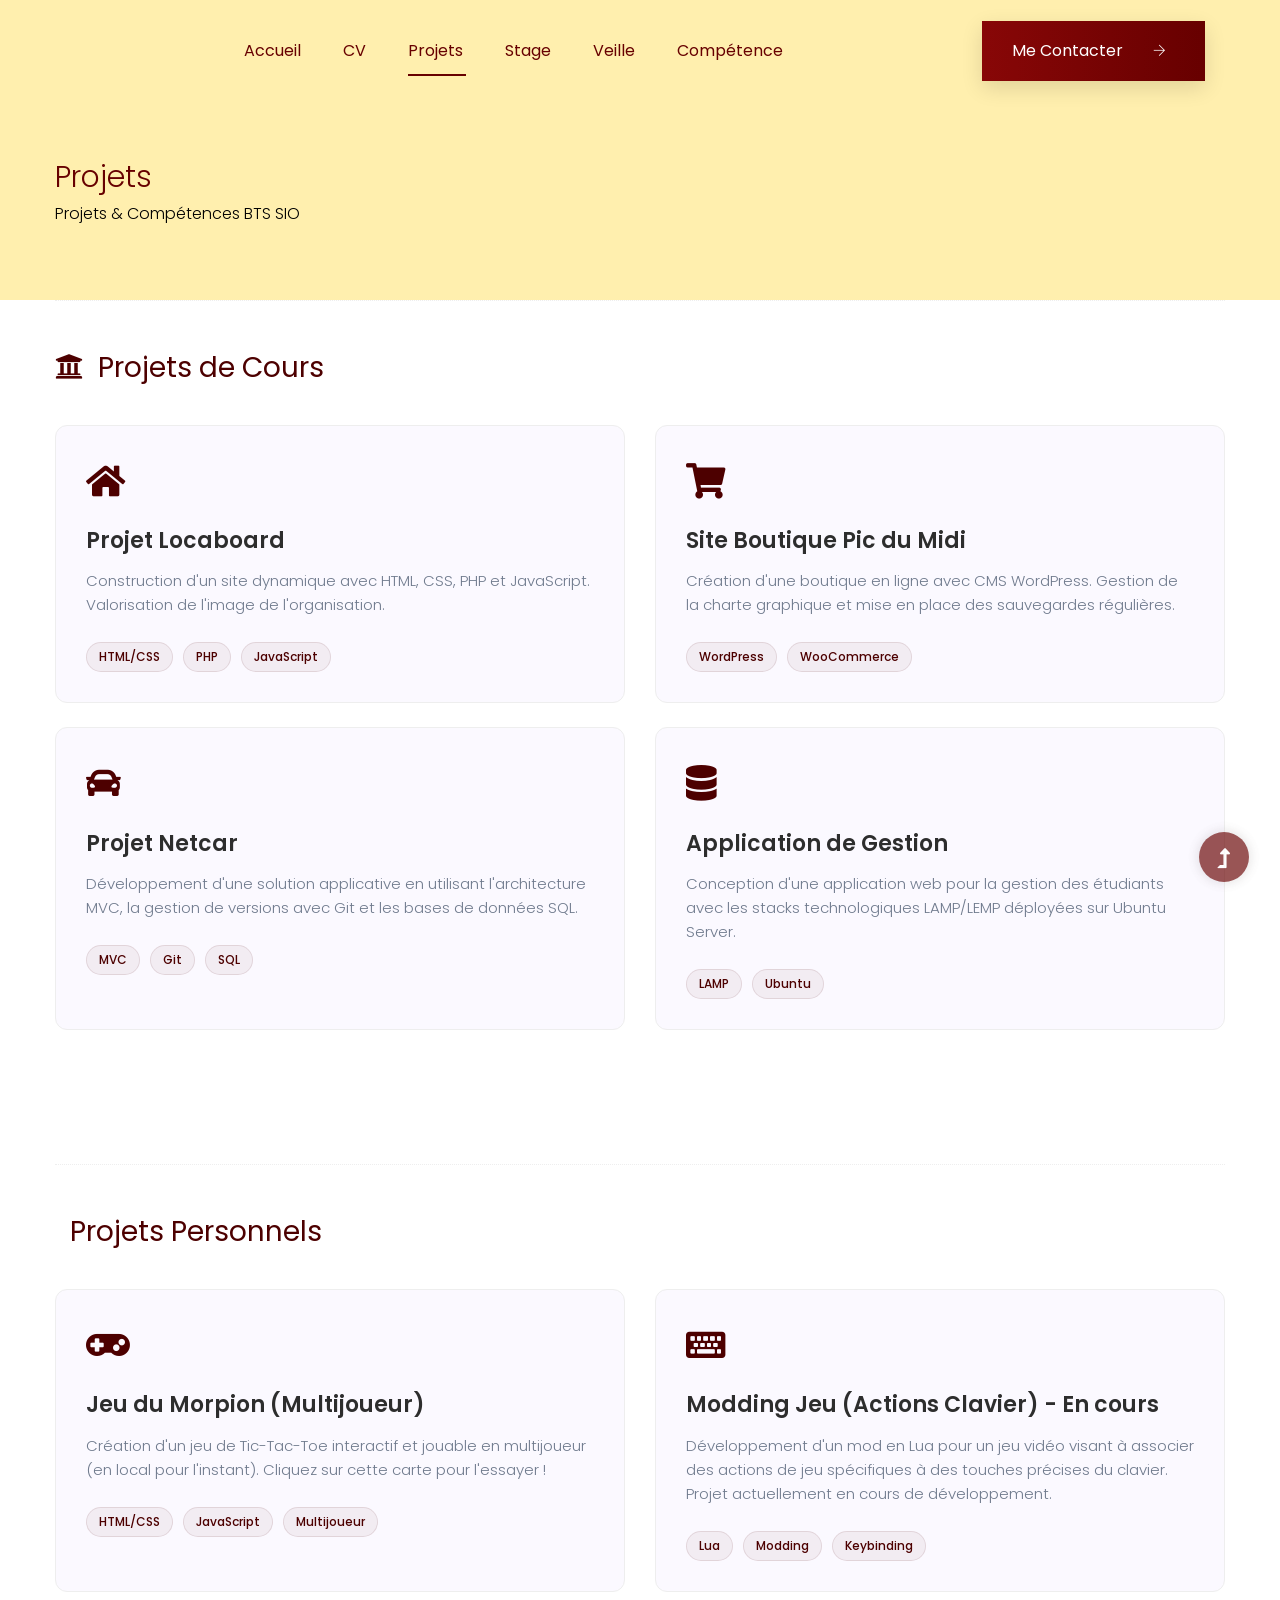
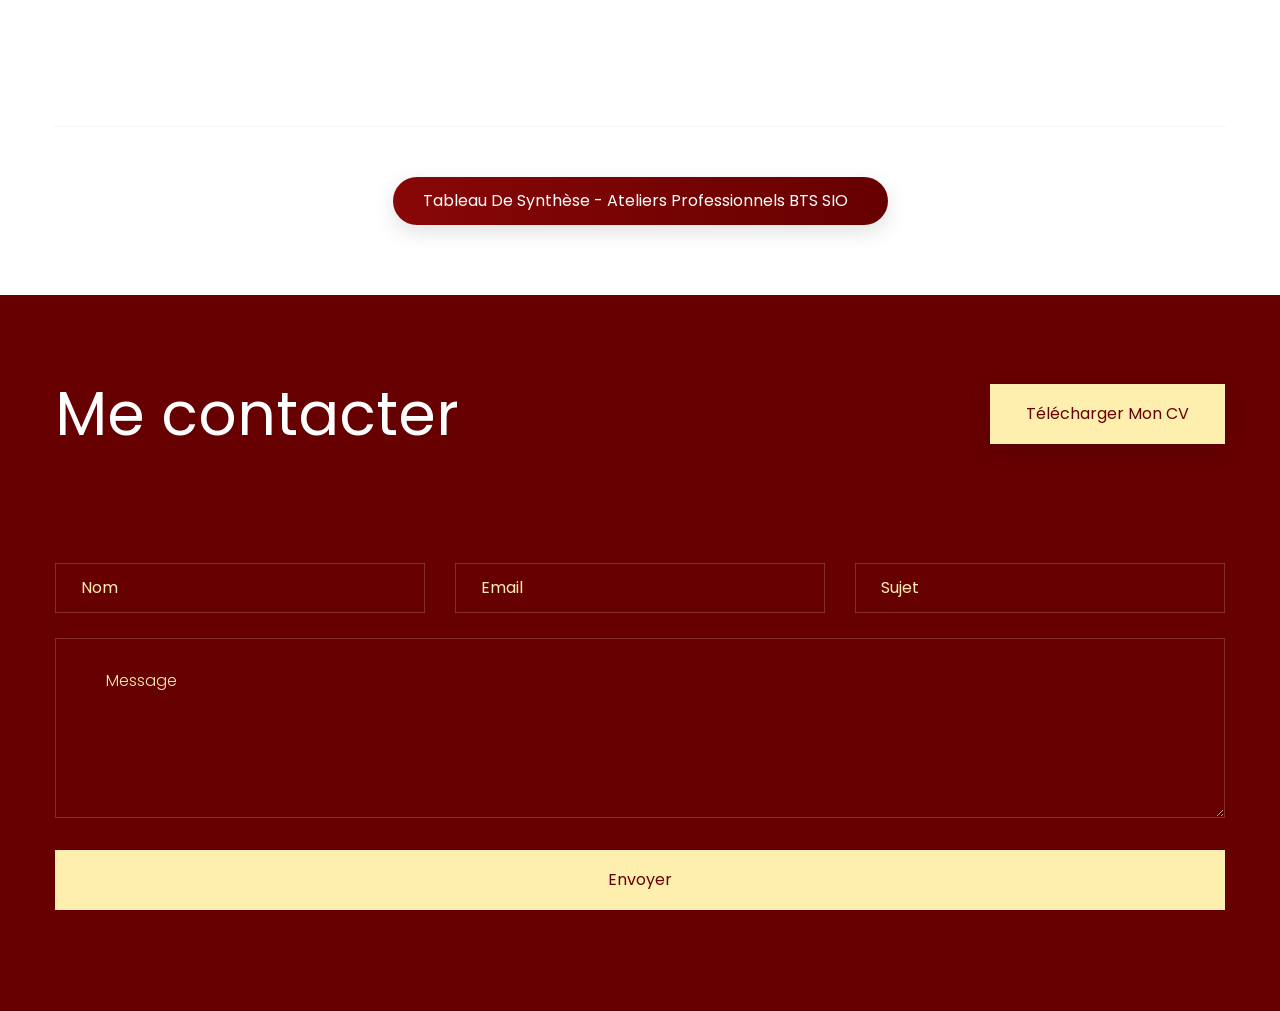
==== commit 71df1408: "Ajout des fichiers Docker pour déployer le portfolio" ====
--- a/atelierPro.html
+++ b/atelierPro.html
@@ -177,7 +177,7 @@
                                     <span class="project-tag">PHP</span>
                                     <span class="project-tag">JavaScript</span>
                                 </div>
-                                
+
                             </div>
                         </div>
 
@@ -211,7 +211,7 @@
                                     <span class="project-tag">Git</span>
                                     <span class="project-tag">SQL</span>
                                 </div>
-                              
+
                             </div>
                         </div>
 
@@ -228,7 +228,7 @@
                                     <span class="project-tag">LAMP</span>
                                     <span class="project-tag">Ubuntu</span>
                                 </div>
-                                
+
                             </div>
                         </div>
                     </div>
@@ -241,15 +241,14 @@
                     <div class="row">
                         <!-- Projet Perso 1 : Morpion -->
                         <div class="col-lg-6 col-md-6 mb-4">
-                            <!-- Remplacez le href="#" par le lien de votre jeu -->
-                            
+                            <a href="projet_morpion.html" style="text-decoration: none;">
                                 <div class="project-card" style="cursor: pointer;">
                                     <div class="project-card-icon">
                                         <i class="fas fa-gamepad"></i>
                                     </div>
                                     <h4 class="project-title">Jeu du Morpion (Multijoueur)</h4>
                                     <p class="project-desc">Création d'un jeu de Tic-Tac-Toe interactif et jouable en
-                                        multijoueur ( en local pour l'instant ). Cliquez sur cette carte pour l'essayer
+                                        multijoueur (en local pour l'instant). Cliquez sur cette carte pour l'essayer
                                         !</p>
                                     <div class="project-tags">
                                         <span class="project-tag">HTML/CSS</span>
@@ -262,22 +261,23 @@
 
                         <!-- Projet Perso 2 : Mod Jeu en Lua -->
                         <div class="col-lg-6 col-md-6 mb-4">
-                            <div class="project-card">
-                                <div class="project-card-icon">
-                                    <i class="fas fa-keyboard"></i>
-                                </div>
-                                <h4 class="project-title">Modding Jeu (Actions Clavier) - En cours</h4>
-                                <p class="project-desc">Développement d'un mod en Lua pour un jeu vidéo visant à
-                                    associer
-                                    des actions de jeu spécifiques à des touches précises du clavier. Projet
-                                    actuellement en cours de développement.</p>
-                                <div class="project-tags">
-                                    <span class="project-tag">Lua</span>
-                                    <span class="project-tag">Modding</span>
-                                    <span class="project-tag">Keybinding</span>
-                                </div>
-                               
-                            </div>
+                            <a href="projet_modding.html" style="text-decoration: none;">
+                                <div class="project-card" style="cursor: pointer;">
+                                    <div class="project-card-icon">
+                                        <i class="fas fa-keyboard"></i>
+                                    </div>
+                                    <h4 class="project-title">Modding Jeu (Actions Clavier) - En cours</h4>
+                                    <p class="project-desc">Développement d'un mod en Lua pour un jeu vidéo visant à
+                                        associer
+                                        des actions de jeu spécifiques à des touches précises du clavier. Projet
+                                        actuellement en cours de développement.</p>
+                                    <div class="project-tags">
+                                        <span class="project-tag">Lua</span>
+                                        <span class="project-tag">Modding</span>
+                                        <span class="project-tag">Keybinding</span>
+                                    </div>
+                                </div>
+                            </a>
                         </div>
                     </div>
                 </div>
@@ -291,7 +291,7 @@
                             <span>Tableau de Synthèse - Ateliers Professionnels BTS SIO</span>
                             <i class="fas fa-chevron-down" id="toggle-icon" style="transition: transform 0.3s;"></i>
                         </button>
-                       
+
                     </div>
 
                     <div id="synthesis-container"
